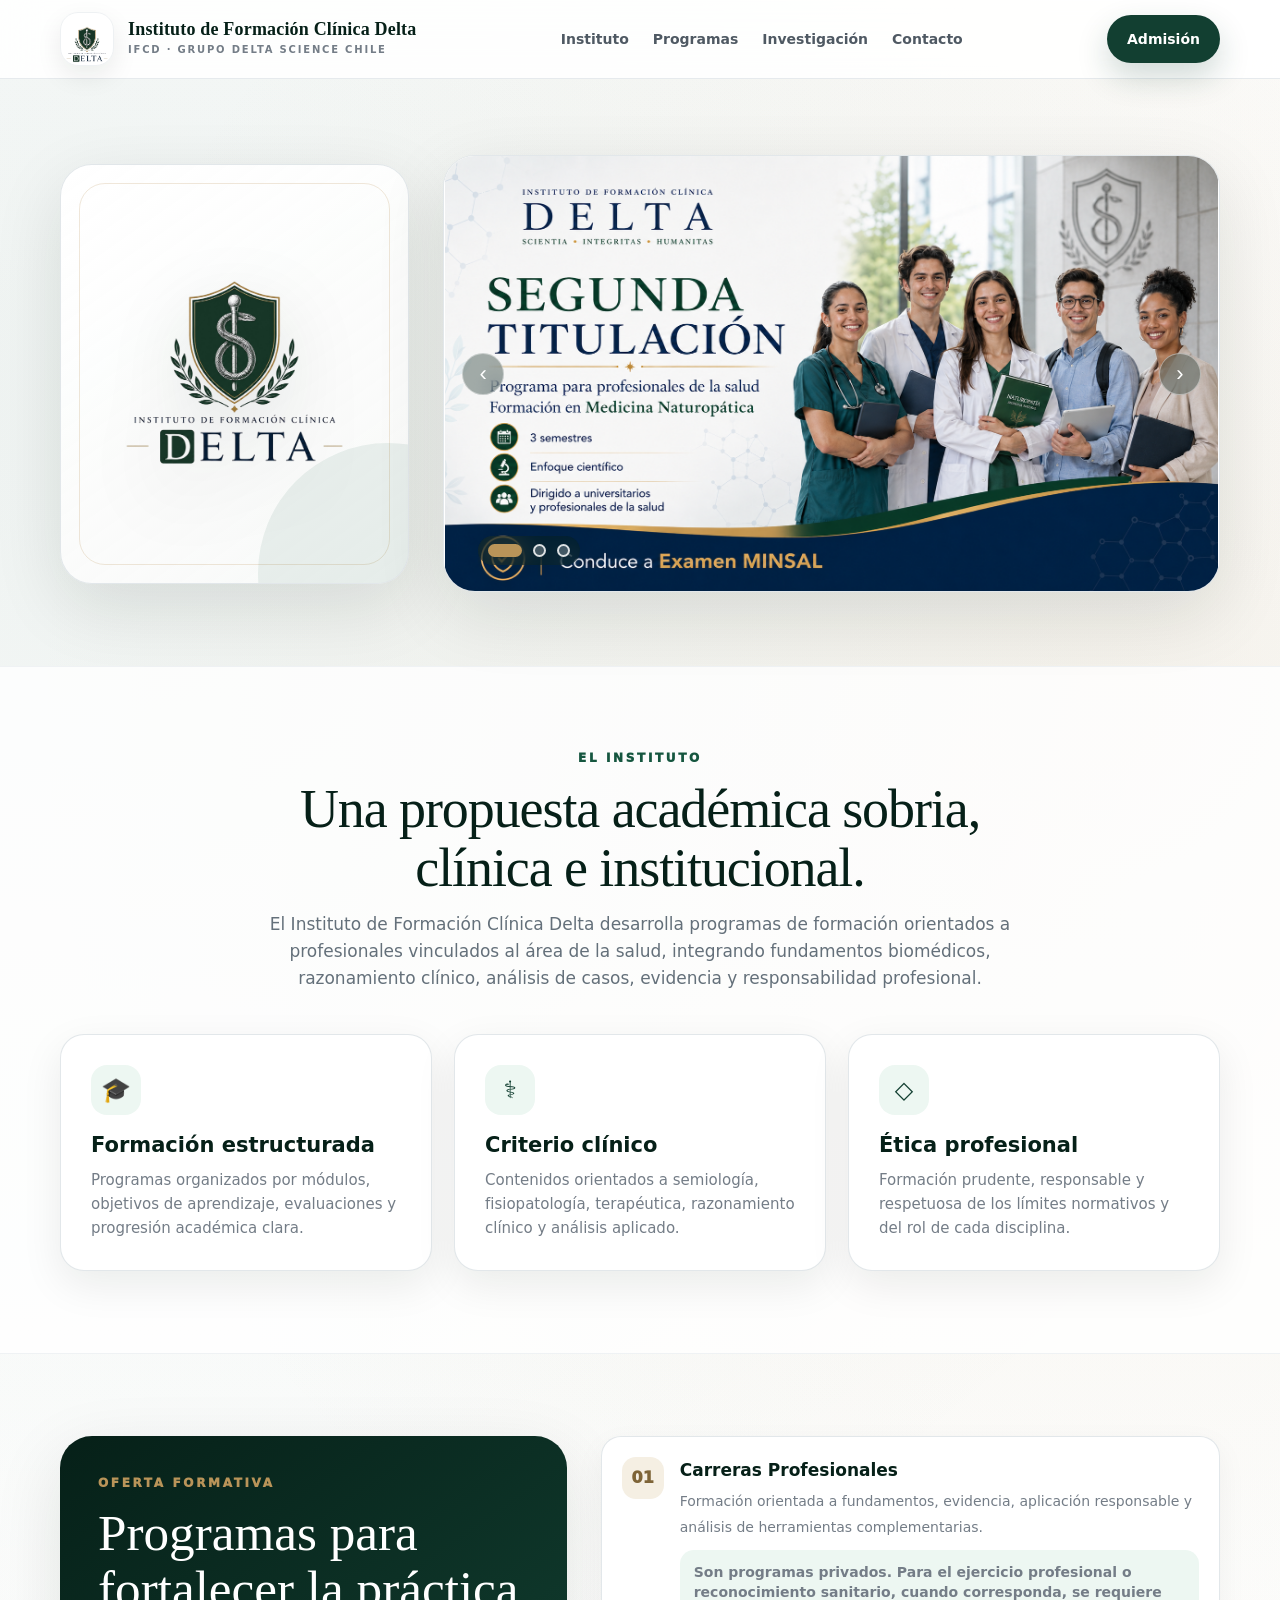
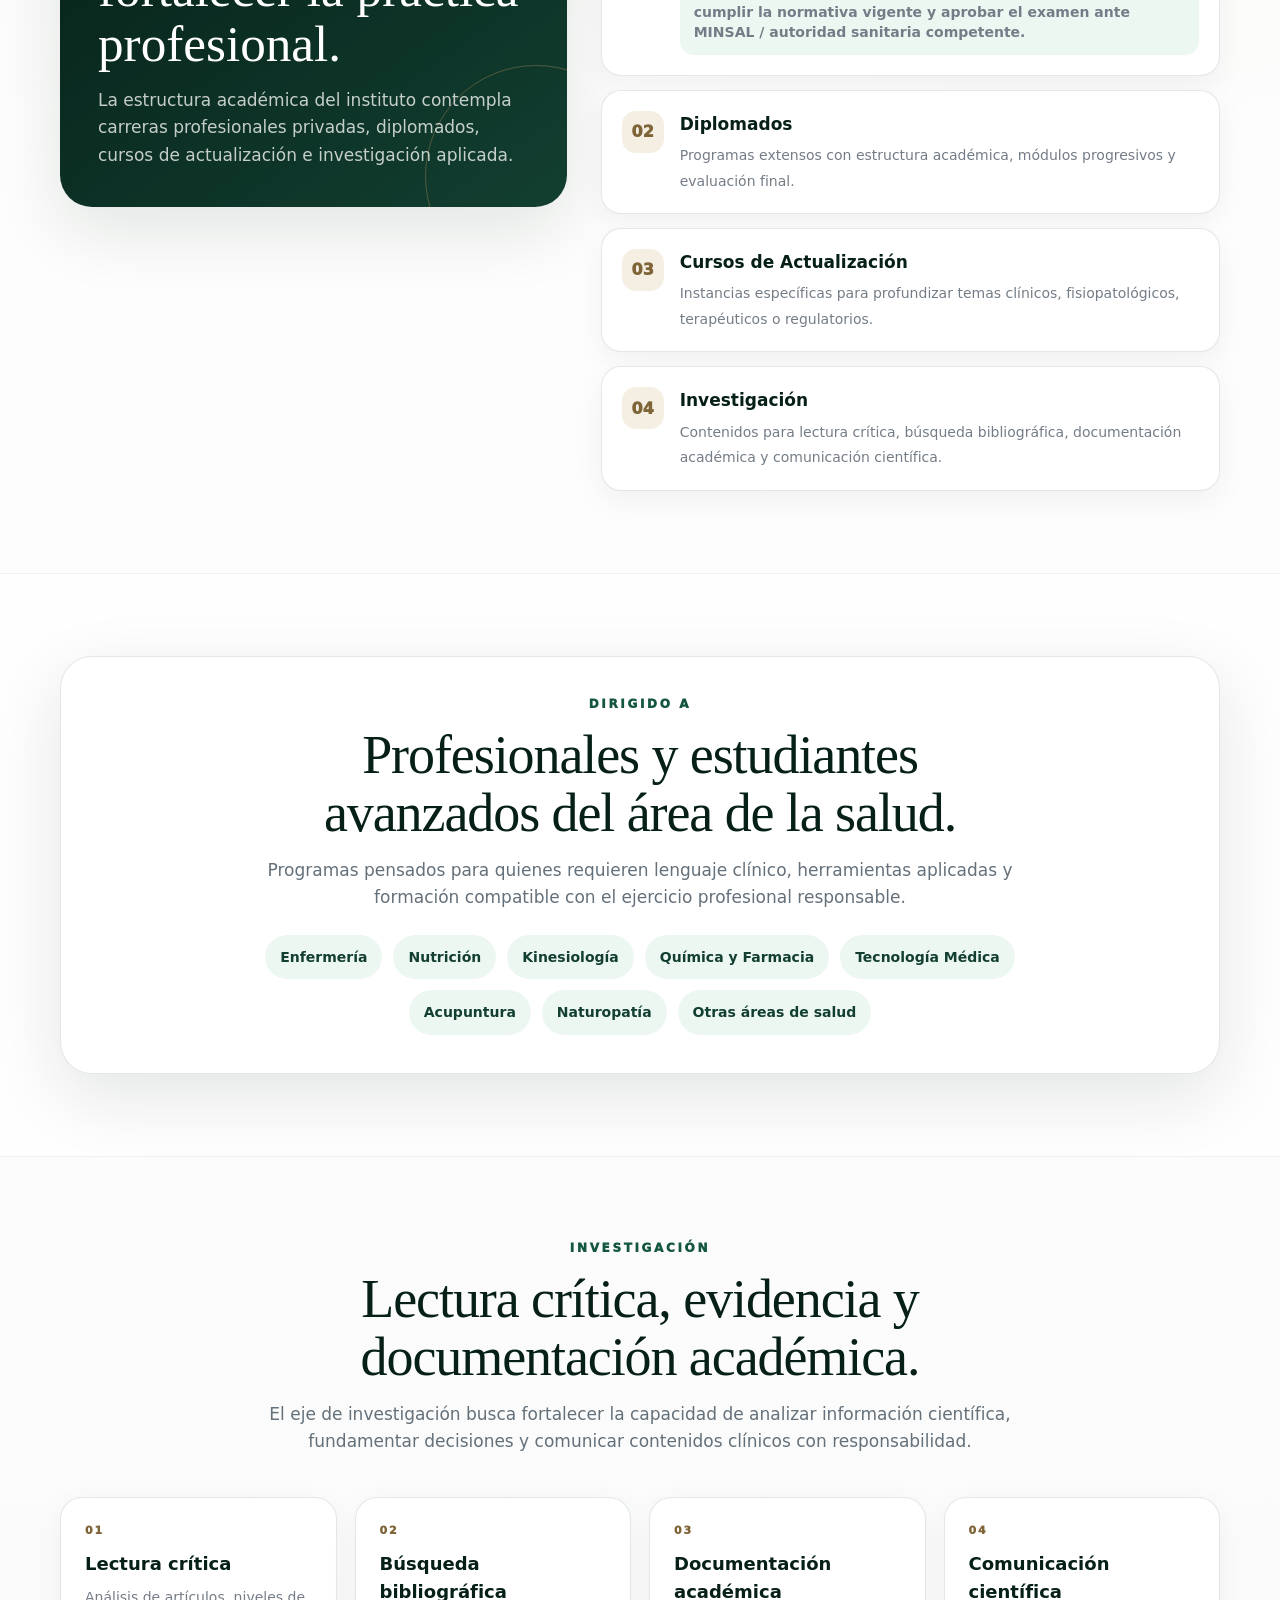
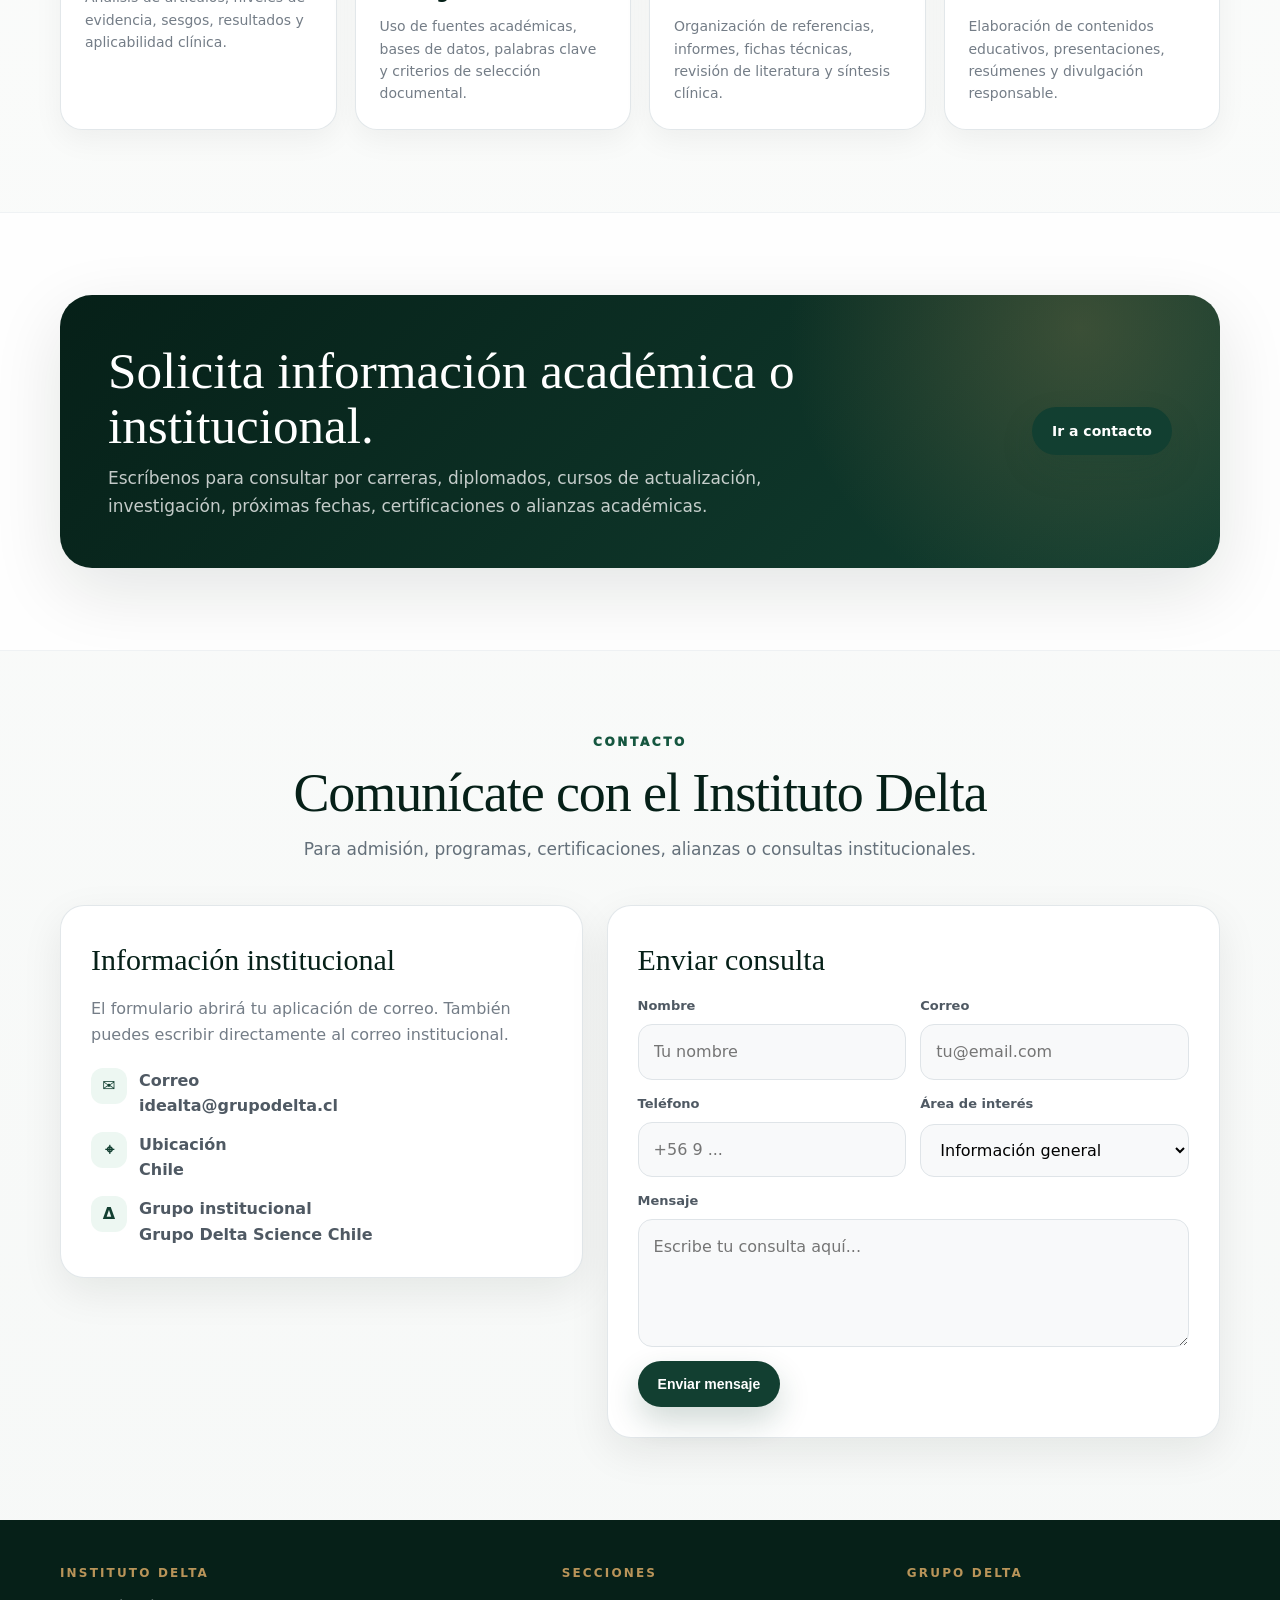
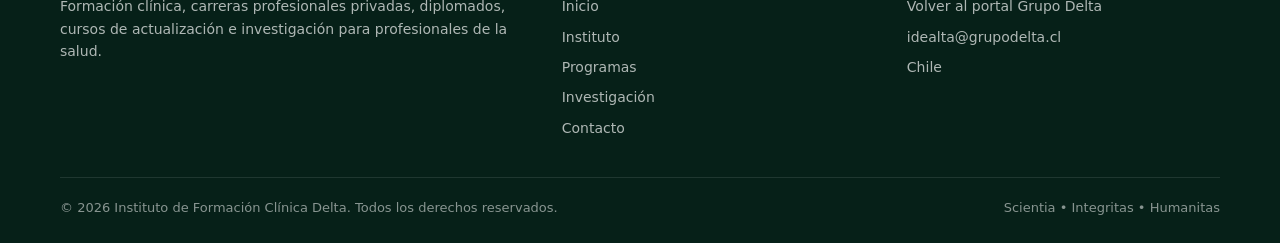
==== instituto.html @ 4ede1991 "Refactor hero section styles for improved layout Adjusted grid layout and dimensions for hero sectio" ====
<!DOCTYPE html>
<html lang="es">
<head>
  <meta charset="UTF-8" />
  <meta name="viewport" content="width=device-width, initial-scale=1.0" />

  <title>Instituto de Formación Clínica Delta | IFCD</title>

  <meta name="description" content="Instituto de Formación Clínica Delta: formación clínica, carreras profesionales privadas, diplomados, cursos de actualización e investigación para profesionales de la salud." />
  <meta name="keywords" content="Instituto de Formación Clínica Delta, IFCD, carreras profesionales privadas, diplomados salud, cursos actualización, investigación, naturopatía clínica, Chile" />
  <meta name="author" content="Grupo Delta Science Chile" />

  <meta property="og:title" content="Instituto de Formación Clínica Delta" />
  <meta property="og:description" content="Formación clínica seria, aplicada e institucional para profesionales de la salud." />
  <meta property="og:type" content="website" />
  <meta property="og:url" content="https://grupodelta.cl/instituto.html" />

  <style>
    :root {
      --green-950: #062018;
      --green-900: #0b2a21;
      --green-800: #123f31;
      --green-700: #15563f;
      --green-600: #19734f;
      --green-100: #edf7f2;

      --gold-700: #7e6437;
      --gold-600: #9d7a3f;
      --gold-500: #b99459;
      --gold-100: #f5efe3;

      --gray-900: #17191d;
      --gray-700: #4f5963;
      --gray-500: #747d87;
      --gray-300: #dfe4e8;
      --gray-200: #eef1f3;
      --gray-100: #f8f9fa;
      --white: #ffffff;

      --shadow-soft: 0 22px 70px rgba(7, 25, 19, 0.11);
      --shadow-card: 0 14px 42px rgba(7, 25, 19, 0.08);
      --radius-xl: 32px;
      --radius-lg: 24px;
      --max: 1160px;
    }

    * {
      box-sizing: border-box;
      margin: 0;
      padding: 0;
    }

    html {
      scroll-behavior: smooth;
    }

    body {
      min-height: 100vh;
      font-family: ui-sans-serif, system-ui, -apple-system, BlinkMacSystemFont, "Segoe UI", sans-serif;
      color: var(--gray-900);
      background:
        radial-gradient(circle at 10% 8%, rgba(21, 86, 63, 0.07), transparent 28%),
        radial-gradient(circle at 86% 14%, rgba(185, 148, 89, 0.10), transparent 24%),
        linear-gradient(180deg, #ffffff 0%, #fbfcfb 52%, #f6f8f7 100%);
      line-height: 1.6;
      overflow-x: hidden;
    }

    a {
      color: inherit;
      text-decoration: none;
    }

    img {
      max-width: 100%;
      display: block;
    }

    .container {
      width: min(var(--max), calc(100% - 40px));
      margin: 0 auto;
    }

    .topbar {
      position: sticky;
      top: 0;
      z-index: 50;
      background: rgba(255, 255, 255, 0.9);
      border-bottom: 1px solid rgba(223, 228, 232, 0.76);
      backdrop-filter: blur(18px);
    }

    .nav {
      height: 78px;
      display: flex;
      align-items: center;
      justify-content: space-between;
      gap: 22px;
    }

    .brand {
      display: flex;
      align-items: center;
      gap: 14px;
      min-width: 0;
    }

    .brand-logo {
      width: 54px;
      height: 54px;
      flex: 0 0 auto;
      border-radius: 18px;
      background: #ffffff;
      border: 1px solid var(--gray-200);
      display: grid;
      place-items: center;
      padding: 5px;
      box-shadow: 0 10px 26px rgba(7, 25, 19, 0.08);
      overflow: hidden;
    }

    .brand-logo img {
      width: 100%;
      height: 100%;
      object-fit: contain;
    }

    .brand-text strong {
      display: block;
      font-family: Georgia, "Times New Roman", serif;
      color: var(--green-950);
      font-size: 18px;
      line-height: 1.08;
      letter-spacing: 0.01em;
      white-space: nowrap;
    }

    .brand-text span {
      display: block;
      color: var(--gray-500);
      font-size: 10px;
      font-weight: 850;
      letter-spacing: 0.18em;
      text-transform: uppercase;
      margin-top: 3px;
    }

    .nav-links {
      display: flex;
      align-items: center;
      gap: 24px;
      color: var(--gray-700);
      font-size: 14px;
      font-weight: 750;
    }

    .nav-links a {
      transition: 0.2s ease;
    }

    .nav-links a:hover {
      color: var(--green-700);
    }

    .nav-actions {
      display: flex;
      align-items: center;
      gap: 10px;
    }

    .btn {
      display: inline-flex;
      align-items: center;
      justify-content: center;
      gap: 9px;
      min-height: 46px;
      padding: 12px 19px;
      border-radius: 999px;
      border: 1px solid transparent;
      font-weight: 850;
      font-size: 14px;
      cursor: pointer;
      transition: 0.22s ease;
      white-space: nowrap;
    }

    .btn-primary {
      color: var(--white);
      background: var(--green-800);
      box-shadow: 0 14px 32px rgba(18, 63, 49, 0.20);
    }

    .btn-primary:hover {
      background: var(--green-700);
      transform: translateY(-2px);
    }

    .menu-btn {
      display: none;
      width: 44px;
      height: 44px;
      border-radius: 14px;
      border: 1px solid var(--gray-300);
      background: var(--white);
      color: var(--green-950);
      font-size: 23px;
      cursor: pointer;
    }

    .mobile-menu {
      display: none;
      padding: 0 0 18px;
    }

    .mobile-menu a {
      display: block;
      padding: 12px 0;
      border-top: 1px solid var(--gray-200);
      color: var(--gray-700);
      font-weight: 760;
    }

    .mobile-menu.open {
      display: block;
    }

    .hero {
      position: relative;
      padding: 76px 0 74px;
    }

    .hero-grid {
      display: grid;
      grid-template-columns: 0.62fr 1.38fr;
      gap: 34px;
      align-items: center;
    }

    .hero-logo-panel {
      position: relative;
      border-radius: var(--radius-xl);
      background:
        linear-gradient(145deg, rgba(255,255,255,0.98), rgba(249,250,249,0.86));
      border: 1px solid rgba(223, 228, 232, 0.88);
      box-shadow: var(--shadow-soft);
      padding: 28px;
      min-height: 420px;
      display: grid;
      place-items: center;
      overflow: hidden;
    }

    .hero-logo-panel::before {
      content: "";
      position: absolute;
      inset: 18px;
      border-radius: 26px;
      border: 1px solid rgba(185, 148, 89, 0.22);
      pointer-events: none;
    }

    .hero-logo-panel::after {
      content: "";
      position: absolute;
      width: 260px;
      height: 260px;
      right: -110px;
      bottom: -120px;
      border-radius: 50%;
      background: rgba(21, 86, 63, 0.08);
      pointer-events: none;
    }

    .hero-logo-panel img {
      position: relative;
      z-index: 2;
      width: min(76%, 285px);
      height: auto;
      object-fit: contain;
      filter: drop-shadow(0 24px 38px rgba(7, 25, 19, 0.12));
    }

    /* Carrusel principal: SOLO 3 IMÁGENES */
    .hero-carousel {
      position: relative;
      aspect-ratio: 16 / 9;
      min-height: unset;
      border-radius: var(--radius-xl);
      overflow: hidden;
      box-shadow: var(--shadow-soft);
      border: 1px solid rgba(223, 228, 232, 0.88);
      background: #ffffff;
      isolation: isolate;
    }

    .slide {
      position: absolute;
      inset: 0;
      opacity: 0;
      visibility: hidden;
      pointer-events: none;
      transition: opacity 0.7s ease, visibility 0.7s ease;
      background: #ffffff;
    }

    .slide.active {
      opacity: 1;
      visibility: visible;
      pointer-events: auto;
    }

    .slide img {
      width: 100%;
      height: 100%;
      object-fit: contain;
      object-position: center;
      display: block;
      background: #ffffff;
    }

    .carousel-controls {
      position: absolute;
      left: 34px;
      bottom: 26px;
      z-index: 10;
      display: flex;
      align-items: center;
      gap: 11px;
      padding: 8px 10px;
      border-radius: 999px;
      background: rgba(6, 32, 24, 0.42);
      backdrop-filter: blur(10px);
    }

    .dot {
      width: 13px;
      height: 13px;
      border-radius: 999px;
      border: 2px solid rgba(255, 255, 255, 0.82);
      background: rgba(255, 255, 255, 0.24);
      cursor: pointer;
      transition: 0.25s ease;
    }

    .dot.active {
      width: 34px;
      background: var(--gold-500);
      border-color: var(--gold-500);
    }

    .carousel-arrow {
      position: absolute;
      top: 50%;
      transform: translateY(-50%);
      z-index: 10;
      width: 42px;
      height: 42px;
      border: 1px solid rgba(255,255,255,0.42);
      border-radius: 999px;
      background: rgba(6, 32, 24, 0.35);
      color: #fff;
      backdrop-filter: blur(10px);
      cursor: pointer;
      display: grid;
      place-items: center;
      font-size: 22px;
      transition: .22s ease;
    }

    .carousel-arrow:hover {
      background: rgba(6, 32, 24, 0.55);
    }

    .carousel-arrow.prev { left: 18px; }
    .carousel-arrow.next { right: 18px; }

    .section {
      padding: 82px 0;
    }

    .section.white {
      background: rgba(255, 255, 255, 0.82);
      border-top: 1px solid rgba(238, 241, 243, 0.9);
      border-bottom: 1px solid rgba(238, 241, 243, 0.9);
    }

    .section-head {
      max-width: 780px;
      margin-bottom: 42px;
    }

    .section-head.center {
      text-align: center;
      margin-left: auto;
      margin-right: auto;
    }

    .section-label {
      color: var(--green-700);
      font-size: 12px;
      font-weight: 950;
      letter-spacing: 0.22em;
      text-transform: uppercase;
      margin-bottom: 12px;
    }

    .section-title {
      color: var(--green-950);
      font-family: Georgia, "Times New Roman", serif;
      font-size: clamp(34px, 4.5vw, 54px);
      font-weight: 500;
      line-height: 1.08;
      letter-spacing: -0.02em;
      margin-bottom: 14px;
    }

    .section-subtitle {
      color: #64707a;
      font-size: 17px;
    }

    .cards-3 {
      display: grid;
      grid-template-columns: repeat(3, 1fr);
      gap: 22px;
    }

    .info-card {
      background: var(--white);
      border: 1px solid rgba(223, 228, 232, 0.88);
      border-radius: var(--radius-lg);
      padding: 30px;
      box-shadow: var(--shadow-card);
      min-height: 100%;
    }

    .icon {
      width: 50px;
      height: 50px;
      border-radius: 16px;
      display: grid;
      place-items: center;
      background: var(--green-100);
      color: var(--green-800);
      font-size: 24px;
      margin-bottom: 18px;
    }

    .info-card h3 {
      color: var(--green-950);
      font-size: 21px;
      line-height: 1.18;
      margin-bottom: 10px;
    }

    .info-card p {
      color: var(--gray-500);
      font-size: 15px;
    }

    .program-layout {
      display: grid;
      grid-template-columns: 0.9fr 1.1fr;
      gap: 34px;
      align-items: start;
    }

    .program-panel {
      position: sticky;
      top: 110px;
      border-radius: var(--radius-xl);
      background:
        linear-gradient(145deg, var(--green-950), var(--green-800));
      color: var(--white);
      padding: 38px;
      box-shadow: var(--shadow-soft);
      overflow: hidden;
    }

    .program-panel::after {
      content: "";
      position: absolute;
      right: -80px;
      bottom: -80px;
      width: 220px;
      height: 220px;
      border-radius: 50%;
      border: 1px solid rgba(185, 148, 89, 0.38);
    }

    .program-panel .section-label {
      color: var(--gold-500);
    }

    .program-panel h2 {
      position: relative;
      z-index: 2;
      font-family: Georgia, "Times New Roman", serif;
      font-size: clamp(34px, 4vw, 52px);
      font-weight: 500;
      line-height: 1.08;
      margin-bottom: 16px;
    }

    .program-panel p {
      position: relative;
      z-index: 2;
      color: rgba(255, 255, 255, 0.76);
      font-size: 17px;
    }

    .program-list {
      display: grid;
      gap: 14px;
    }

    .program-item {
      display: grid;
      grid-template-columns: auto 1fr;
      gap: 16px;
      padding: 20px;
      border-radius: 20px;
      background: var(--white);
      border: 1px solid rgba(223, 228, 232, 0.88);
      box-shadow: 0 10px 30px rgba(7, 25, 19, 0.05);
    }

    .program-number {
      width: 42px;
      height: 42px;
      border-radius: 14px;
      background: var(--gold-100);
      color: var(--gold-700);
      display: grid;
      place-items: center;
      font-weight: 950;
    }

    .program-item strong {
      display: block;
      color: var(--green-950);
      margin-bottom: 4px;
      font-size: 17px;
    }

    .program-item span {
      color: var(--gray-500);
      font-size: 14px;
    }

    .note {
      display: block;
      margin-top: 10px;
      padding: 12px 14px;
      border-radius: 14px;
      background: var(--green-100);
      color: var(--green-900);
      font-size: 13px;
      font-weight: 750;
      line-height: 1.45;
    }

    .wide-card {
      border-radius: var(--radius-xl);
      background: var(--white);
      border: 1px solid rgba(223, 228, 232, 0.88);
      box-shadow: var(--shadow-soft);
      padding: 38px;
    }

    .audience-grid {
      display: flex;
      flex-wrap: wrap;
      gap: 11px;
      justify-content: center;
      margin-top: 24px;
    }

    .audience-grid span {
      padding: 11px 15px;
      border-radius: 999px;
      background: var(--green-100);
      color: var(--green-800);
      font-size: 14px;
      font-weight: 850;
    }

    .research-grid {
      display: grid;
      grid-template-columns: repeat(4, 1fr);
      gap: 18px;
    }

    .research {
      background: var(--white);
      border: 1px solid rgba(223, 228, 232, 0.88);
      border-radius: 22px;
      padding: 24px;
      box-shadow: 0 10px 30px rgba(7, 25, 19, 0.05);
    }

    .research small {
      display: block;
      color: var(--gold-700);
      font-size: 11px;
      font-weight: 950;
      letter-spacing: 0.16em;
      text-transform: uppercase;
      margin-bottom: 10px;
    }

    .research strong {
      display: block;
      color: var(--green-950);
      font-size: 18px;
      margin-bottom: 8px;
    }

    .research p {
      color: var(--gray-500);
      font-size: 14px;
    }

    .cta {
      border-radius: var(--radius-xl);
      background:
        radial-gradient(circle at 88% 12%, rgba(185, 148, 89, 0.26), transparent 28%),
        linear-gradient(135deg, var(--green-950), var(--green-800));
      color: var(--white);
      padding: 48px;
      display: grid;
      grid-template-columns: 1fr auto;
      align-items: center;
      gap: 24px;
      box-shadow: var(--shadow-soft);
      overflow: hidden;
    }

    .cta h2 {
      font-family: Georgia, "Times New Roman", serif;
      font-size: clamp(34px, 4vw, 52px);
      font-weight: 500;
      line-height: 1.08;
      margin-bottom: 12px;
    }

    .cta p {
      color: rgba(255, 255, 255, 0.76);
      max-width: 720px;
      font-size: 17px;
    }

    .contact-grid {
      display: grid;
      grid-template-columns: 0.92fr 1.08fr;
      gap: 24px;
      align-items: start;
    }

    .contact-box,
    .contact-form {
      background: var(--white);
      border: 1px solid rgba(223, 228, 232, 0.88);
      border-radius: var(--radius-lg);
      padding: 30px;
      box-shadow: var(--shadow-card);
    }

    .contact-box h3,
    .contact-form h3 {
      color: var(--green-950);
      font-family: Georgia, "Times New Roman", serif;
      font-size: 30px;
      font-weight: 500;
      margin-bottom: 12px;
    }

    .contact-box p {
      color: var(--gray-500);
      margin-bottom: 20px;
    }

    .contact-list {
      display: grid;
      gap: 13px;
    }

    .contact-item {
      display: flex;
      gap: 12px;
      align-items: flex-start;
      color: var(--gray-700);
      font-weight: 700;
    }

    .contact-item span {
      width: 36px;
      height: 36px;
      display: grid;
      place-items: center;
      border-radius: 12px;
      background: var(--green-100);
      color: var(--green-800);
      flex: 0 0 auto;
    }

    .form-row {
      display: grid;
      grid-template-columns: repeat(2, 1fr);
      gap: 14px;
    }

    .field {
      display: grid;
      gap: 7px;
      margin-bottom: 14px;
    }

    .field label {
      color: var(--gray-700);
      font-size: 13px;
      font-weight: 850;
    }

    .field input,
    .field select,
    .field textarea {
      width: 100%;
      border: 1px solid var(--gray-300);
      border-radius: 14px;
      padding: 14px 15px;
      font: inherit;
      outline: none;
      background: var(--gray-100);
      transition: 0.2s ease;
    }

    .field textarea {
      min-height: 128px;
      resize: vertical;
    }

    .field input:focus,
    .field select:focus,
    .field textarea:focus {
      border-color: var(--green-600);
      box-shadow: 0 0 0 4px rgba(25, 115, 79, 0.11);
      background: var(--white);
    }

    footer {
      background: var(--green-950);
      color: var(--white);
      padding: 44px 0 24px;
    }

    .footer-grid {
      display: grid;
      grid-template-columns: 1.2fr 0.8fr 0.8fr;
      gap: 32px;
      margin-bottom: 30px;
    }

    footer h4 {
      color: var(--gold-500);
      font-size: 12px;
      text-transform: uppercase;
      letter-spacing: 0.18em;
      margin-bottom: 12px;
    }

    footer p,
    footer a {
      color: rgba(255, 255, 255, 0.68);
      font-size: 14px;
    }

    footer a {
      display: block;
      margin-bottom: 8px;
      transition: 0.2s ease;
    }

    footer a:hover {
      color: var(--white);
    }

    .footer-bottom {
      padding-top: 20px;
      border-top: 1px solid rgba(255, 255, 255, 0.10);
      color: rgba(255, 255, 255, 0.52);
      display: flex;
      justify-content: space-between;
      gap: 14px;
      flex-wrap: wrap;
      font-size: 13px;
    }

    .reveal {
      opacity: 0;
      transform: translateY(18px);
      transition: 0.65s ease;
    }

    .reveal.visible {
      opacity: 1;
      transform: translateY(0);
    }

    @media (max-width: 1020px) {
      .nav-links,
      .nav-actions .btn-primary {
        display: none;
      }

      .menu-btn {
        display: inline-grid;
        place-items: center;
      }

      .hero-grid,
      .program-layout,
      .contact-grid,
      .cta {
        grid-template-columns: 1fr;
      }

      .hero-logo-panel {
        min-height: 360px;
      }

      .hero-carousel {
        aspect-ratio: 16 / 9;
        min-height: unset;
      }

      .program-panel {
        position: relative;
        top: auto;
      }

      .cards-3,
      .research-grid,
      .footer-grid {
        grid-template-columns: repeat(2, 1fr);
      }

      .cta .btn {
        width: fit-content;
      }
    }

    @media (max-width: 680px) {
      .container {
        width: min(100% - 28px, var(--max));
      }

      .nav {
        height: 72px;
      }

      .brand-logo {
        width: 46px;
        height: 46px;
        border-radius: 15px;
      }

      .brand-text strong {
        font-size: 14px;
        white-space: normal;
      }

      .brand-text span {
        font-size: 9px;
      }

      .hero {
        padding: 46px 0 58px;
      }

      .hero-grid {
        gap: 22px;
      }

      .hero-logo-panel {
        min-height: 260px;
        padding: 22px;
      }

      .hero-logo-panel img {
        width: min(72%, 215px);
      }

      .hero-carousel {
        aspect-ratio: 16 / 9;
        min-height: unset;
      }

      .slide img {
        object-fit: contain;
        background: #ffffff;
      }

      .carousel-controls {
        left: 24px;
        bottom: 24px;
      }

      .carousel-arrow {
        display: none;
      }

      .section {
        padding: 62px 0;
      }

      .cards-3,
      .research-grid,
      .footer-grid,
      .form-row {
        grid-template-columns: 1fr;
      }

      .program-panel,
      .wide-card,
      .cta,
      .contact-box,
      .contact-form {
        padding: 26px;
      }

      .footer-bottom {
        display: block;
      }

      .footer-bottom div + div {
        margin-top: 8px;
      }
    }
  </style>
</head>

<body>
  <header class="topbar">
    <div class="container">
      <nav class="nav" aria-label="Navegación principal">
        <a href="#inicio" class="brand" aria-label="Instituto de Formación Clínica Delta">
          <div class="brand-logo">
            <img src="img/logo-ifcd.png" alt="Logo Instituto de Formación Clínica Delta" onerror="this.style.display='none';" />
          </div>
          <div class="brand-text">
            <strong>Instituto de Formación Clínica Delta</strong>
            <span>IFCD · Grupo Delta Science Chile</span>
          </div>
        </a>

        <div class="nav-links">
          <a href="#instituto">Instituto</a>
          <a href="#programas">Programas</a>
          <a href="#investigacion">Investigación</a>
          <a href="#contacto">Contacto</a>
        </div>

        <div class="nav-actions">
          <a class="btn btn-primary" href="#contacto">Admisión</a>
          <button class="menu-btn" id="menuBtn" aria-label="Abrir menú">☰</button>
        </div>
      </nav>

      <div class="mobile-menu" id="mobileMenu">
        <a href="#instituto">Instituto</a>
        <a href="#programas">Programas</a>
        <a href="#investigacion">Investigación</a>
        <a href="#contacto">Contacto</a>
        <a href="index.html">Volver a Grupo Delta</a>
      </div>
    </div>
  </header>

  <main>
    <section class="hero" id="inicio">
      <div class="container hero-grid">
        <aside class="hero-logo-panel reveal" aria-label="Logo institucional">
          <img src="img/logo-ifcd.png" alt="Instituto de Formación Clínica Delta" />
        </aside>

        <section class="hero-carousel reveal" aria-label="Programas destacados">
          <article class="slide active">
            <img src="img/slide-segunda-titulacion.PNG" alt="Segunda Titulación en 3 Semestres" loading="eager" />
          </article>

          <article class="slide">
            <img src="img/slide-ortomolecular.PNG" alt="Diplomado de Medicina Ortomolecular" loading="lazy" />
          </article>

          <article class="slide">
            <img src="img/slide-carrera.PNG" alt="Carrera Profesional de Naturopatía de 8 Semestres" loading="lazy" />
          </article>

          <button class="carousel-arrow prev" type="button" aria-label="Slide anterior">‹</button>
          <button class="carousel-arrow next" type="button" aria-label="Slide siguiente">›</button>

          <div class="carousel-controls" aria-label="Controles de carrusel">
            <button class="dot active" type="button" aria-label="Ver slide 1"></button>
            <button class="dot" type="button" aria-label="Ver slide 2"></button>
            <button class="dot" type="button" aria-label="Ver slide 3"></button>
          </div>
        </section>
      </div>
    </section>

    <section class="section white" id="instituto">
      <div class="container">
        <div class="section-head center reveal">
          <div class="section-label">El instituto</div>
          <h2 class="section-title">Una propuesta académica sobria, clínica e institucional.</h2>
          <p class="section-subtitle">
            El Instituto de Formación Clínica Delta desarrolla programas de formación orientados a profesionales vinculados al área de la salud, integrando fundamentos biomédicos, razonamiento clínico, análisis de casos, evidencia y responsabilidad profesional.
          </p>
        </div>

        <div class="cards-3">
          <article class="info-card reveal">
            <div class="icon">🎓</div>
            <h3>Formación estructurada</h3>
            <p>Programas organizados por módulos, objetivos de aprendizaje, evaluaciones y progresión académica clara.</p>
          </article>

          <article class="info-card reveal">
            <div class="icon">⚕</div>
            <h3>Criterio clínico</h3>
            <p>Contenidos orientados a semiología, fisiopatología, terapéutica, razonamiento clínico y análisis aplicado.</p>
          </article>

          <article class="info-card reveal">
            <div class="icon">◇</div>
            <h3>Ética profesional</h3>
            <p>Formación prudente, responsable y respetuosa de los límites normativos y del rol de cada disciplina.</p>
          </article>
        </div>
      </div>
    </section>

    <section class="section" id="programas">
      <div class="container program-layout">
        <div class="program-panel reveal">
          <div class="section-label">Oferta formativa</div>
          <h2>Programas para fortalecer la práctica profesional.</h2>
          <p>
            La estructura académica del instituto contempla carreras profesionales privadas, diplomados, cursos de actualización e investigación aplicada.
          </p>
        </div>

        <div class="program-list">
          <div class="program-item reveal">
            <div class="program-number">01</div>
            <div>
              <strong>Carreras Profesionales</strong>
              <span>Formación orientada a fundamentos, evidencia, aplicación responsable y análisis de herramientas complementarias.</span>
              <span class="note">Son programas privados. Para el ejercicio profesional o reconocimiento sanitario, cuando corresponda, se requiere cumplir la normativa vigente y aprobar el examen ante MINSAL / autoridad sanitaria competente.</span>
            </div>
          </div>

          <div class="program-item reveal">
            <div class="program-number">02</div>
            <div>
              <strong>Diplomados</strong>
              <span>Programas extensos con estructura académica, módulos progresivos y evaluación final.</span>
            </div>
          </div>

          <div class="program-item reveal">
            <div class="program-number">03</div>
            <div>
              <strong>Cursos de Actualización</strong>
              <span>Instancias específicas para profundizar temas clínicos, fisiopatológicos, terapéuticos o regulatorios.</span>
            </div>
          </div>

          <div class="program-item reveal">
            <div class="program-number">04</div>
            <div>
              <strong>Investigación</strong>
              <span>Contenidos para lectura crítica, búsqueda bibliográfica, documentación académica y comunicación científica.</span>
            </div>
          </div>
        </div>
      </div>
    </section>

    <section class="section white">
      <div class="container">
        <div class="wide-card reveal">
          <div class="section-head center" style="margin-bottom: 0;">
            <div class="section-label">Dirigido a</div>
            <h2 class="section-title">Profesionales y estudiantes avanzados del área de la salud.</h2>
            <p class="section-subtitle">
              Programas pensados para quienes requieren lenguaje clínico, herramientas aplicadas y formación compatible con el ejercicio profesional responsable.
            </p>

            <div class="audience-grid">
              <span>Enfermería</span>
              <span>Nutrición</span>
              <span>Kinesiología</span>
              <span>Química y Farmacia</span>
              <span>Tecnología Médica</span>
              <span>Acupuntura</span>
              <span>Naturopatía</span>
              <span>Otras áreas de salud</span>
            </div>
          </div>
        </div>
      </div>
    </section>

    <section class="section" id="investigacion">
      <div class="container">
        <div class="section-head center reveal">
          <div class="section-label">Investigación</div>
          <h2 class="section-title">Lectura crítica, evidencia y documentación académica.</h2>
          <p class="section-subtitle">
            El eje de investigación busca fortalecer la capacidad de analizar información científica, fundamentar decisiones y comunicar contenidos clínicos con responsabilidad.
          </p>
        </div>

        <div class="research-grid">
          <article class="research reveal">
            <small>01</small>
            <strong>Lectura crítica</strong>
            <p>Análisis de artículos, niveles de evidencia, sesgos, resultados y aplicabilidad clínica.</p>
          </article>

          <article class="research reveal">
            <small>02</small>
            <strong>Búsqueda bibliográfica</strong>
            <p>Uso de fuentes académicas, bases de datos, palabras clave y criterios de selección documental.</p>
          </article>

          <article class="research reveal">
            <small>03</small>
            <strong>Documentación académica</strong>
            <p>Organización de referencias, informes, fichas técnicas, revisión de literatura y síntesis clínica.</p>
          </article>

          <article class="research reveal">
            <small>04</small>
            <strong>Comunicación científica</strong>
            <p>Elaboración de contenidos educativos, presentaciones, resúmenes y divulgación responsable.</p>
          </article>
        </div>
      </div>
    </section>

    <section class="section white">
      <div class="container">
        <div class="cta reveal">
          <div>
            <h2>Solicita información académica o institucional.</h2>
            <p>
              Escríbenos para consultar por carreras, diplomados, cursos de actualización, investigación, próximas fechas, certificaciones o alianzas académicas.
            </p>
          </div>
          <a class="btn btn-primary" href="#contacto">Ir a contacto</a>
        </div>
      </div>
    </section>

    <section class="section" id="contacto">
      <div class="container">
        <div class="section-head center reveal">
          <div class="section-label">Contacto</div>
          <h2 class="section-title">Comunícate con el Instituto Delta</h2>
          <p class="section-subtitle">Para admisión, programas, certificaciones, alianzas o consultas institucionales.</p>
        </div>

        <div class="contact-grid">
          <div class="contact-box reveal">
            <h3>Información institucional</h3>
            <p>
              El formulario abrirá tu aplicación de correo. También puedes escribir directamente al correo institucional.
            </p>

            <div class="contact-list">
              <div class="contact-item">
                <span>✉</span>
                <div>
                  <strong>Correo</strong><br />
                  <a href="mailto:idealta@grupodelta.cl">idealta@grupodelta.cl</a>
                </div>
              </div>

              <div class="contact-item">
                <span>⌖</span>
                <div>
                  <strong>Ubicación</strong><br />
                  Chile
                </div>
              </div>

              <div class="contact-item">
                <span>Δ</span>
                <div>
                  <strong>Grupo institucional</strong><br />
                  Grupo Delta Science Chile
                </div>
              </div>
            </div>
          </div>

          <form class="contact-form reveal" action="mailto:idealta@grupodelta.cl" method="post" enctype="text/plain">
            <h3>Enviar consulta</h3>

            <div class="form-row">
              <div class="field">
                <label for="nombre">Nombre</label>
                <input id="nombre" name="Nombre" type="text" placeholder="Tu nombre" required />
              </div>

              <div class="field">
                <label for="email">Correo</label>
                <input id="email" name="Correo" type="email" placeholder="tu@email.com" required />
              </div>
            </div>

            <div class="form-row">
              <div class="field">
                <label for="telefono">Teléfono</label>
                <input id="telefono" name="Telefono" type="text" placeholder="+56 9 ..." />
              </div>

              <div class="field">
                <label for="interes">Área de interés</label>
                <select id="interes" name="Interes">
                  <option value="Información general">Información general</option>
                  <option value="Carreras Profesionales">Carreras Profesionales</option>
                  <option value="Diplomados">Diplomados</option>
                  <option value="Cursos de Actualización">Cursos de Actualización</option>
                  <option value="Investigación">Investigación</option>
                  <option value="Alianza institucional">Alianza institucional</option>
                  <option value="Otra consulta">Otra consulta</option>
                </select>
              </div>
            </div>

            <div class="field">
              <label for="mensaje">Mensaje</label>
              <textarea id="mensaje" name="Mensaje" placeholder="Escribe tu consulta aquí..." required></textarea>
            </div>

            <button class="btn btn-primary" type="submit">Enviar mensaje</button>
          </form>
        </div>
      </div>
    </section>
  </main>

  <footer>
    <div class="container">
      <div class="footer-grid">
        <div>
          <h4>Instituto Delta</h4>
          <p>Formación clínica, carreras profesionales privadas, diplomados, cursos de actualización e investigación para profesionales de la salud.</p>
        </div>

        <div>
          <h4>Secciones</h4>
          <a href="#inicio">Inicio</a>
          <a href="#instituto">Instituto</a>
          <a href="#programas">Programas</a>
          <a href="#investigacion">Investigación</a>
          <a href="#contacto">Contacto</a>
        </div>

        <div>
          <h4>Grupo Delta</h4>
          <a href="index.html">Volver al portal Grupo Delta</a>
          <a href="mailto:idealta@grupodelta.cl">idealta@grupodelta.cl</a>
          <p>Chile</p>
        </div>
      </div>

      <div class="footer-bottom">
        <div>© 2026 Instituto de Formación Clínica Delta. Todos los derechos reservados.</div>
        <div>Scientia • Integritas • Humanitas</div>
      </div>
    </div>
  </footer>

  <script>
    const menuBtn = document.getElementById("menuBtn");
    const mobileMenu = document.getElementById("mobileMenu");

    if (menuBtn && mobileMenu) {
      menuBtn.addEventListener("click", () => {
        mobileMenu.classList.toggle("open");
        menuBtn.textContent = mobileMenu.classList.contains("open") ? "×" : "☰";
      });

      document.querySelectorAll(".mobile-menu a").forEach((link) => {
        link.addEventListener("click", () => {
          mobileMenu.classList.remove("open");
          menuBtn.textContent = "☰";
        });
      });
    }

    const revealElements = document.querySelectorAll(".reveal");

    const revealObserver = new IntersectionObserver(
      (entries) => {
        entries.forEach((entry) => {
          if (entry.isIntersecting) {
            entry.target.classList.add("visible");
            revealObserver.unobserve(entry.target);
          }
        });
      },
      { threshold: 0.12 }
    );

    revealElements.forEach((element) => revealObserver.observe(element));

    const slides = Array.from(document.querySelectorAll(".hero-carousel .slide"));
    const dots = Array.from(document.querySelectorAll(".hero-carousel .dot"));
    const nextBtn = document.querySelector(".hero-carousel .carousel-arrow.next");
    const prevBtn = document.querySelector(".hero-carousel .carousel-arrow.prev");
    let currentSlide = 0;
    let carouselTimer = null;

    function showSlide(index) {
      if (!slides.length) return;

      currentSlide = ((index % slides.length) + slides.length) % slides.length;

      slides.forEach((slide, i) => {
        slide.classList.toggle("active", i === currentSlide);
      });

      dots.forEach((dot, i) => {
        dot.classList.toggle("active", i === currentSlide);
      });
    }

    function nextSlide() {
      showSlide(currentSlide + 1);
    }

    function prevSlide() {
      showSlide(currentSlide - 1);
    }

    function startCarousel() {
      stopCarousel();
      carouselTimer = window.setInterval(nextSlide, 5200);
    }

    function stopCarousel() {
      if (carouselTimer) {
        window.clearInterval(carouselTimer);
        carouselTimer = null;
      }
    }

    dots.forEach((dot, i) => {
      dot.addEventListener("click", () => {
        showSlide(i);
        startCarousel();
      });
    });

    if (nextBtn) {
      nextBtn.addEventListener("click", () => {
        nextSlide();
        startCarousel();
      });
    }

    if (prevBtn) {
      prevBtn.addEventListener("click", () => {
        prevSlide();
        startCarousel();
      });
    }

    showSlide(0);
    startCarousel();
  </script>
</body>
</html>
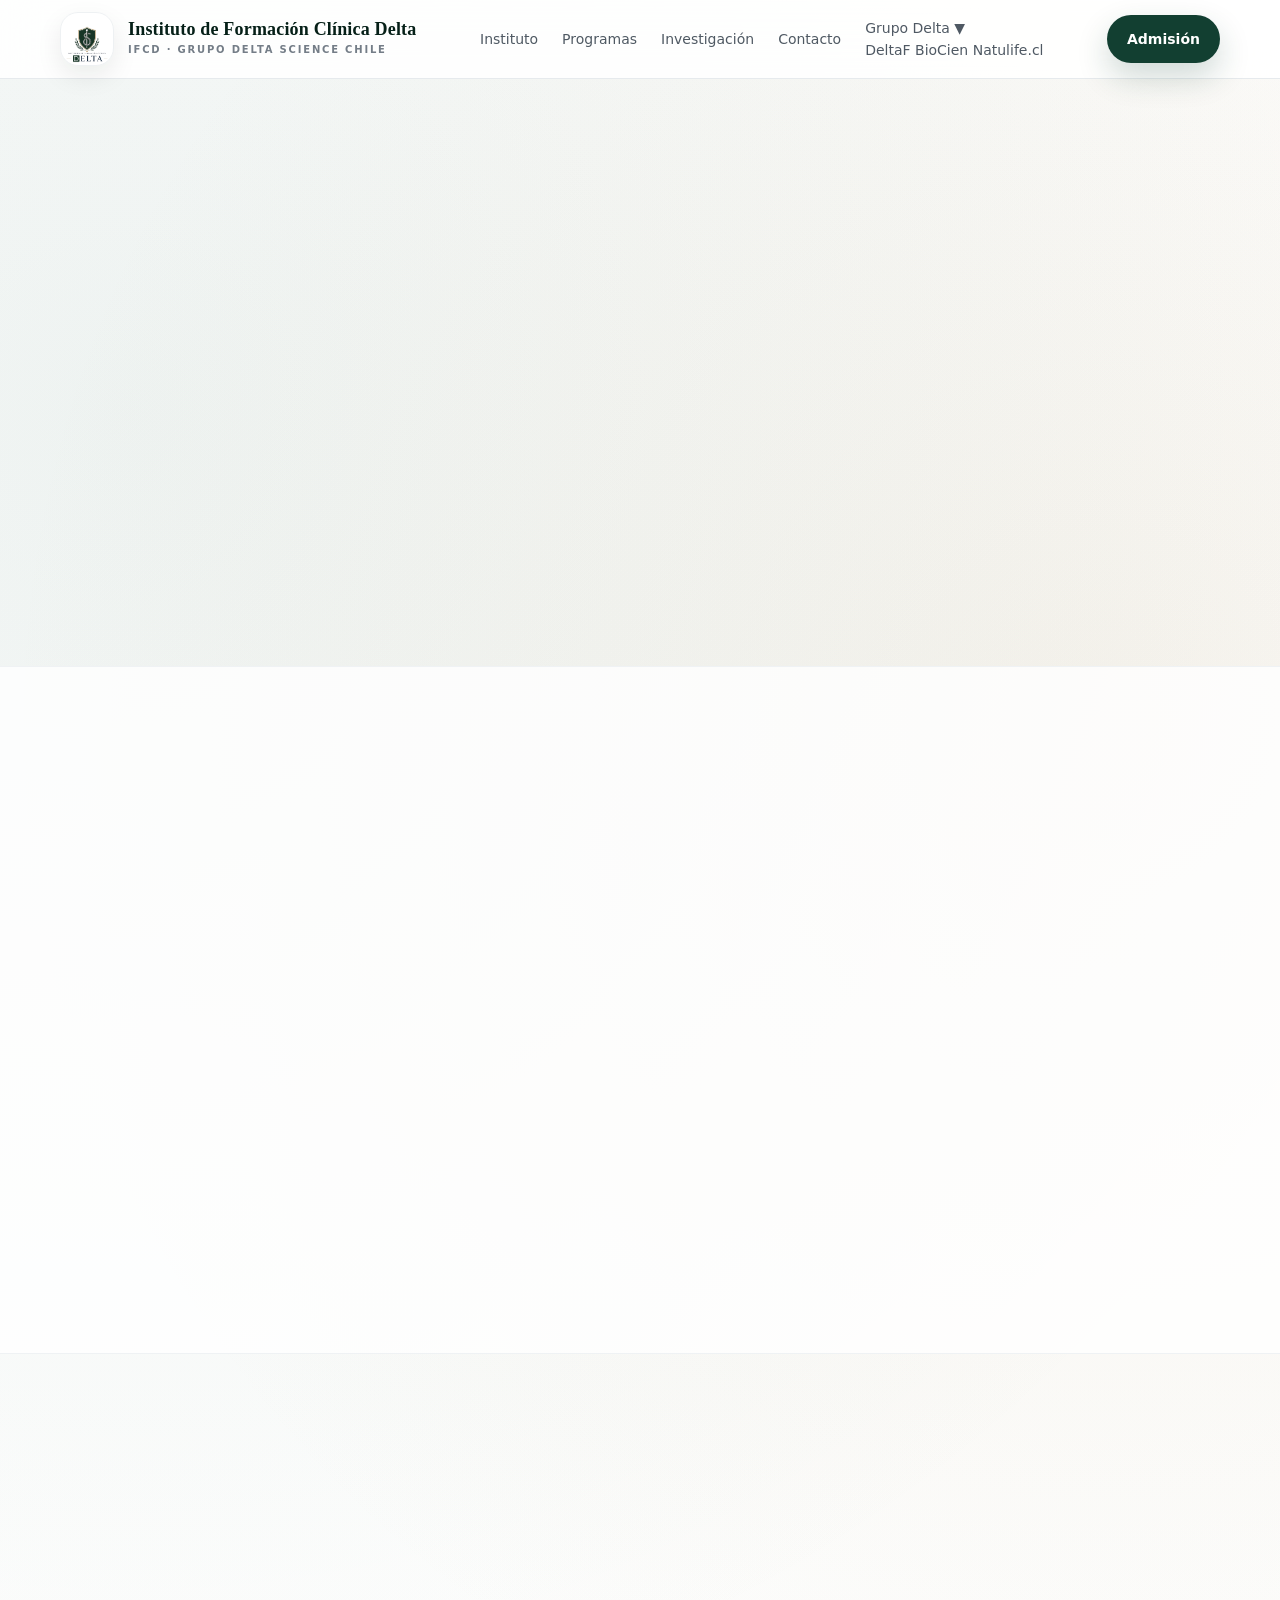
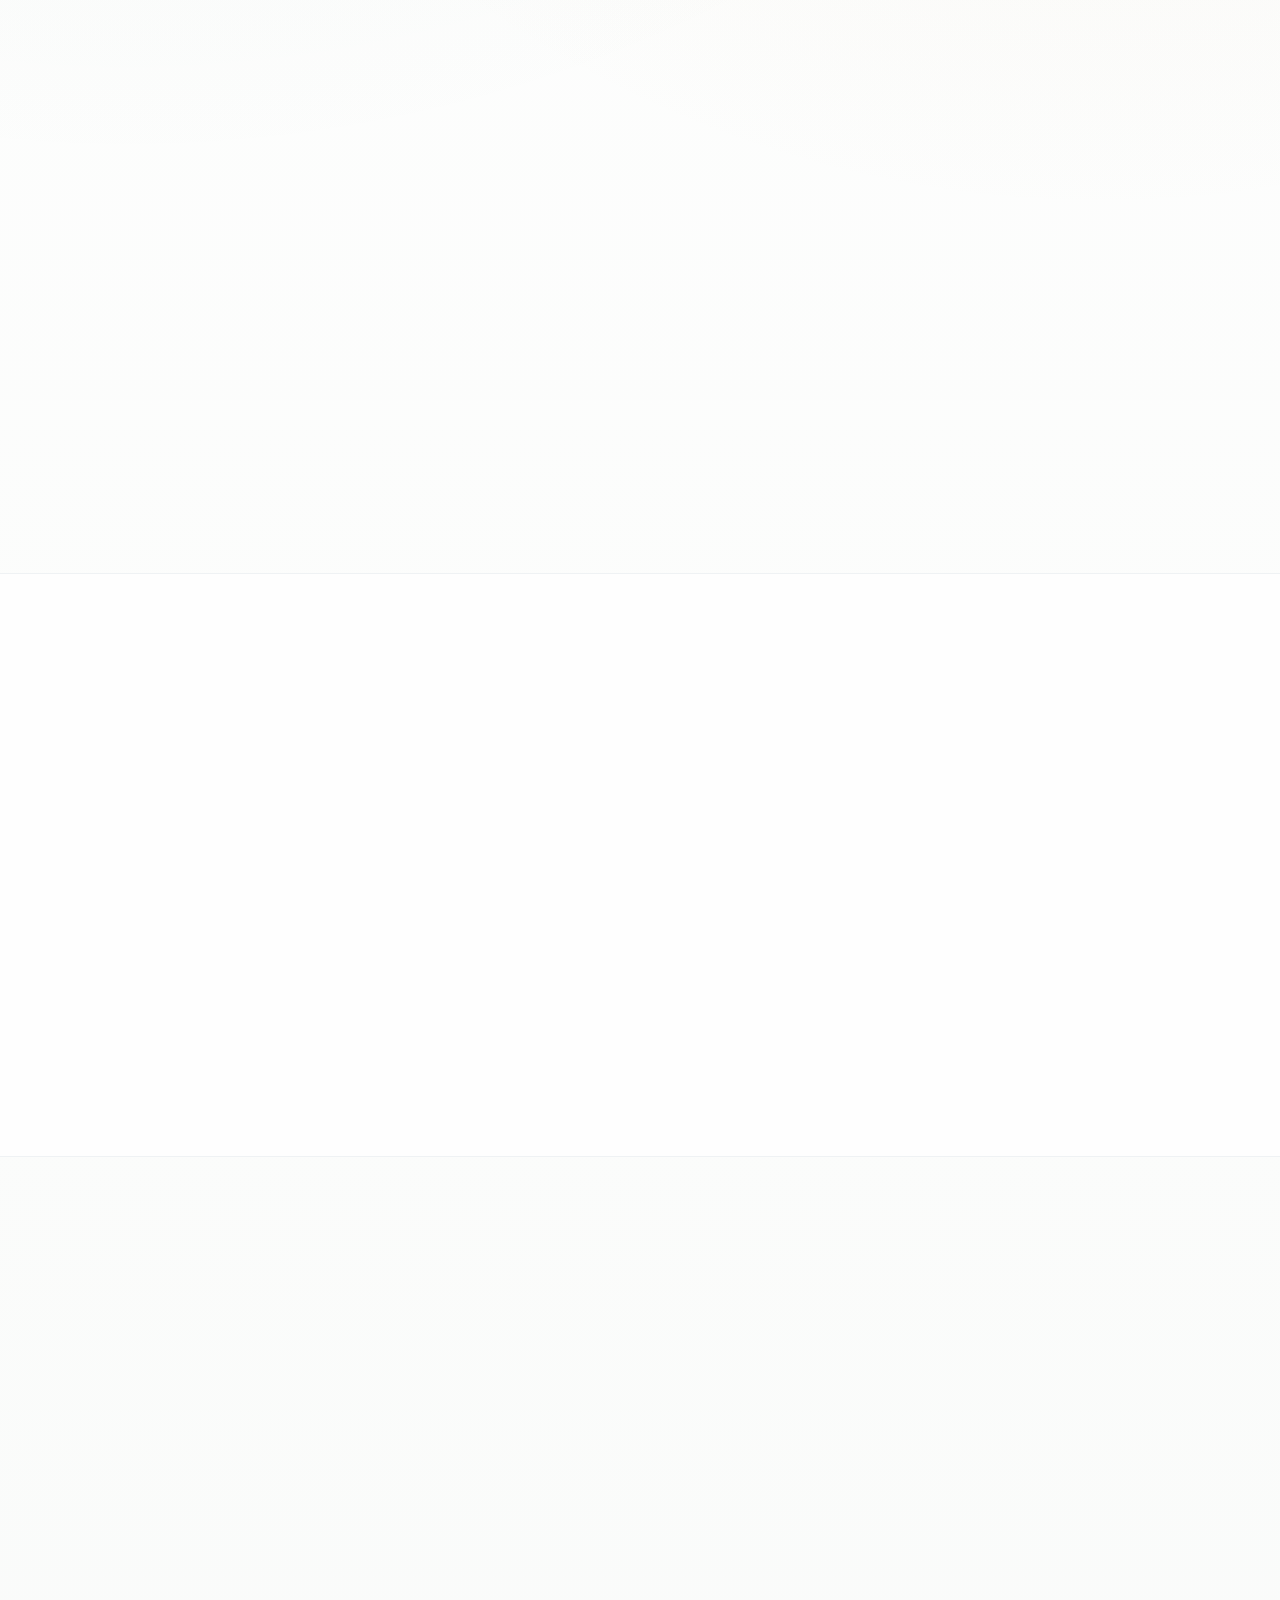
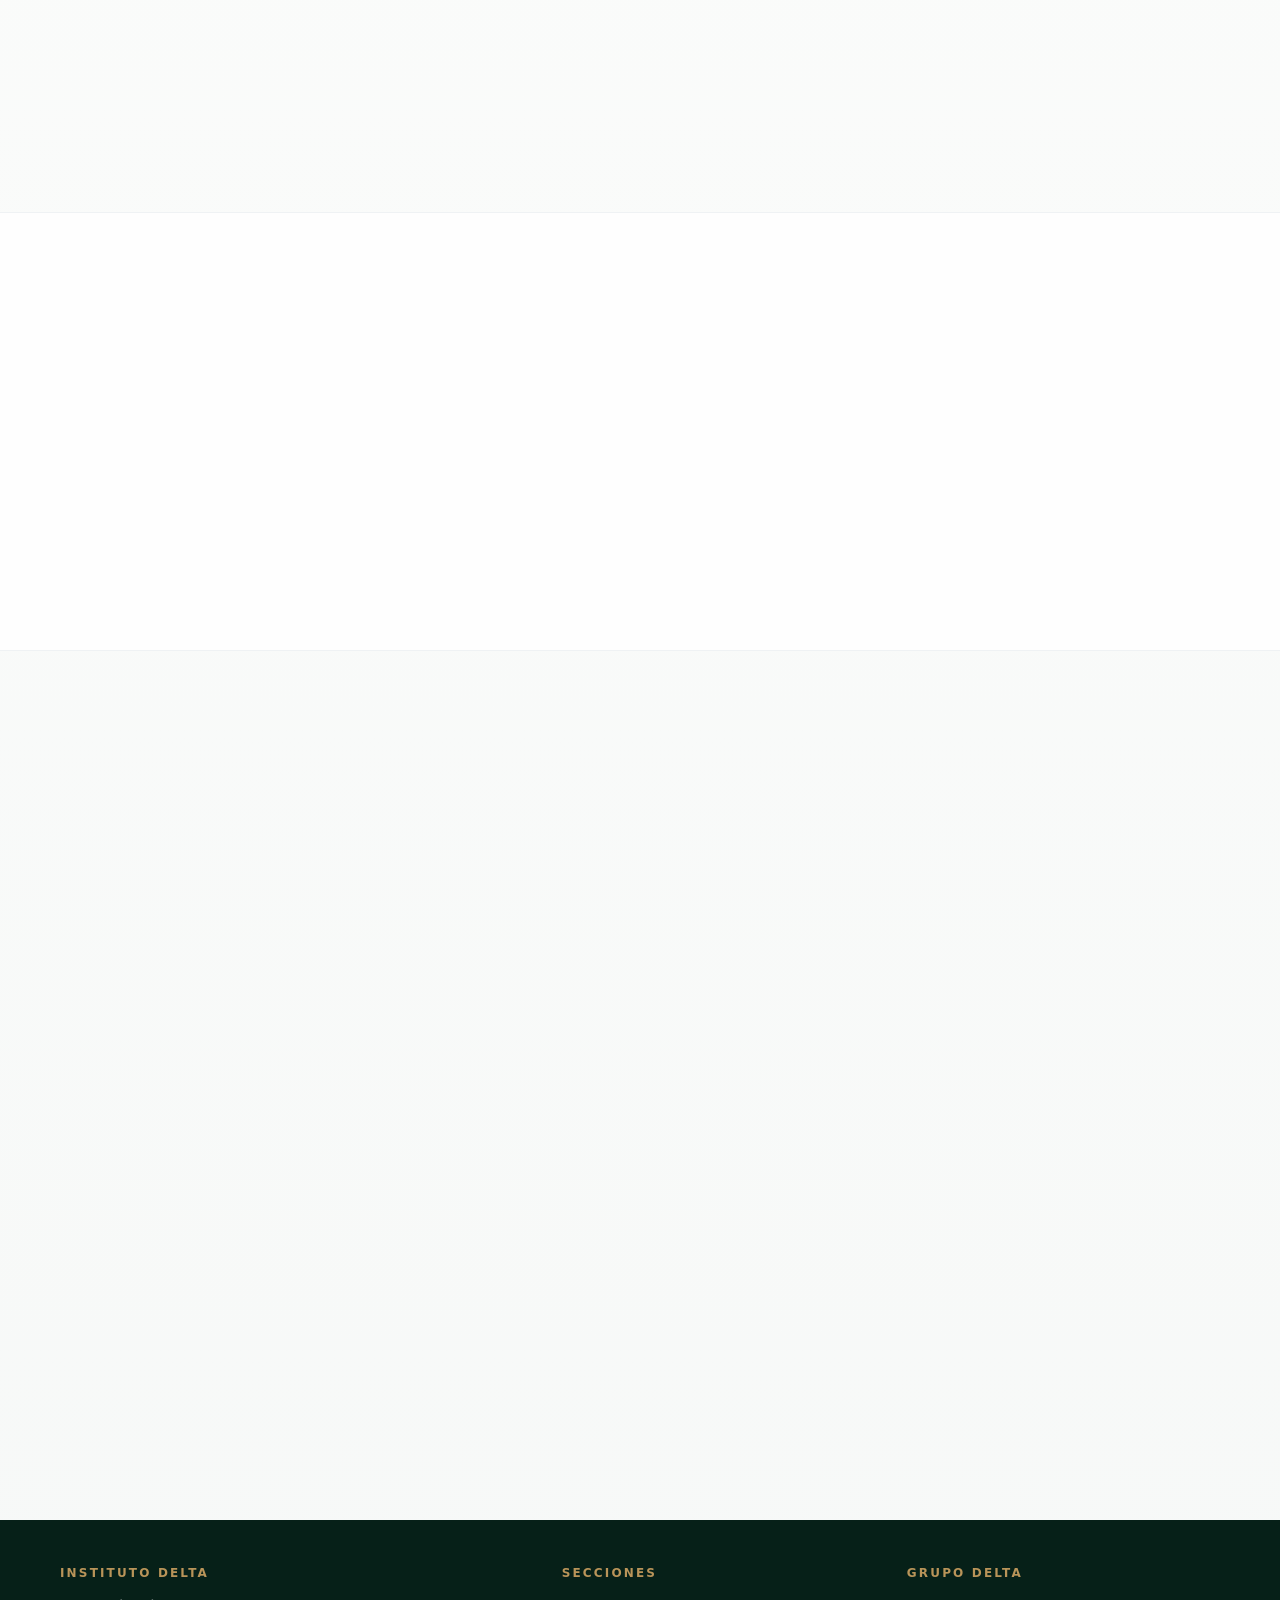
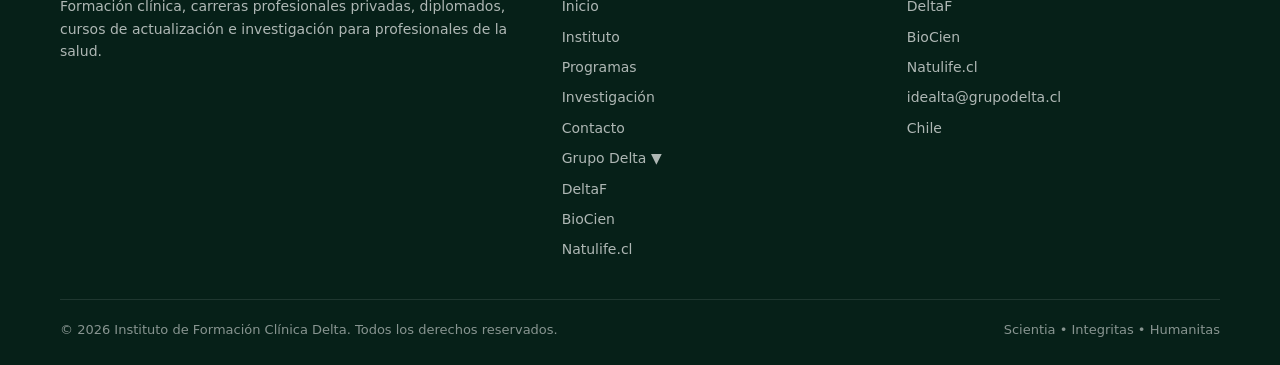
==== commit d4884e07: "Update instituto.html" ====
--- a/instituto.html
+++ b/instituto.html
@@ -13,7 +13,7 @@
   <meta property="og:title" content="Instituto de Formación Clínica Delta" />
   <meta property="og:description" content="Formación clínica seria, aplicada e institucional para profesionales de la salud." />
   <meta property="og:type" content="website" />
-  <meta property="og:url" content="https://grupodelta.cl/instituto.html" />
+  <meta property="og:url" content="https://grupodelta.cl" />
 
   <style>
     :root {
@@ -151,7 +151,9 @@
       gap: 24px;
       color: var(--gray-700);
       font-size: 14px;
-      font-weight: 750;
+      font-we
+
+ight: 750;
     }
 
     .nav-links a {
@@ -337,7 +339,9 @@
       height: 13px;
       border-radius: 999px;
       border: 2px solid rgba(255, 255, 255, 0.82);
-      background: rgba(255, 255, 255, 0.24);
+      background: rgba(255, 2
+
+55, 255, 0.24);
       cursor: pointer;
       transition: 0.25s ease;
     }
@@ -522,7 +526,9 @@
       border-radius: 20px;
       background: var(--white);
       border: 1px solid rgba(223, 228, 232, 0.88);
-      box-shadow: 0 10px 30px rgba(7, 25, 19, 0.05);
+      box-sha
+
+dow: 0 10px 30px rgba(7, 25, 19, 0.05);
     }
 
     .program-number {
@@ -707,7 +713,9 @@
     .form-row {
       display: grid;
       grid-template-columns: repeat(2, 1fr);
-      gap: 14px;
+      gap: 14px
+
+;
     }
 
     .field {
@@ -936,7 +944,9 @@
       .footer-bottom div + div {
         margin-top: 8px;
       }
-    }
+   
+
+ }
   </style>
 </head>
 
@@ -959,6 +969,14 @@
           <a href="#programas">Programas</a>
           <a href="#investigacion">Investigación</a>
           <a href="#contacto">Contacto</a>
+<div class="nav-dropdown">
+  <a href="#">Grupo Delta ▼</a>
+  <div class="dropdown-content">
+    <a href="https://deltaf.site" target="_blank">DeltaF</a>
+    <a href="biocien.html">BioCien</a>
+    <a href="https://natulife.cl" target="_blank">Natulife.cl</a>
+  </div>
+</div>
         </div>
 
         <div class="nav-actions">
@@ -972,7 +990,15 @@
         <a href="#programas">Programas</a>
         <a href="#investigacion">Investigación</a>
         <a href="#contacto">Contacto</a>
-        <a href="index.html">Volver a Grupo Delta</a>
+<div class="nav-dropdown">
+  <a href="#">Grupo Delta ▼</a>
+  <div class="dropdown-content">
+    <a href="https://deltaf.site" target="_blank">DeltaF</a>
+    <a href="biocien.html">BioCien</a>
+    <a href="https://natulife.cl" target="_blank">Natulife.cl</a>
+  </div>
+</div>
+        <div class="grupo-delta-menu">Grupo Delta ▼<br>DeltaF<br>BioCien<br>Natulife.cl</div>
       </div>
     </div>
   </header>
@@ -1015,7 +1041,9 @@
           <div class="section-label">El instituto</div>
           <h2 class="section-title">Una propuesta académica sobria, clínica e institucional.</h2>
           <p class="section-subtitle">
-            El Instituto de Formación Clínica Delta desarrolla programas de formación orientados a profesionales vinculados al área de la salud, integrando fundamentos biomédicos, razonamiento clínico, análisis de casos, evidencia y responsabilidad profesional.
+            El Instituto de Formación Clínica Delta desarrolla programas de formación orientados a profesionales vinculados al área de la salud, integrando fundamentos biomédicos, razonamiento clínico, análisis de casos, evidencia y responsabilidad profesion
+
+al.
           </p>
         </div>
 
@@ -1111,7 +1139,9 @@
           </div>
         </div>
       </div>
-    </section>
+  
+
+  </section>
 
     <section class="section" id="investigacion">
       <div class="container">
@@ -1213,7 +1243,9 @@
             <div class="form-row">
               <div class="field">
                 <label for="nombre">Nombre</label>
-                <input id="nombre" name="Nombre" type="text" placeholder="Tu nombre" required />
+                <input id="nombre" name="Nombre" type="text" placeholder="Tu nomb
+
+re" required />
               </div>
 
               <div class="field">
@@ -1269,11 +1301,21 @@
           <a href="#programas">Programas</a>
           <a href="#investigacion">Investigación</a>
           <a href="#contacto">Contacto</a>
+<div class="nav-dropdown">
+  <a href="#">Grupo Delta ▼</a>
+  <div class="dropdown-content">
+    <a href="https://deltaf.site" target="_blank">DeltaF</a>
+    <a href="biocien.html">BioCien</a>
+    <a href="https://natulife.cl" target="_blank">Natulife.cl</a>
+  </div>
+</div>
         </div>
 
         <div>
           <h4>Grupo Delta</h4>
-          <a href="index.html">Volver al portal Grupo Delta</a>
+          <a href="https://deltaf.site">DeltaF</a>
+<a href="biocien.html">BioCien</a>
+<a href="https://natulife.cl">Natulife.cl</a>
           <a href="mailto:idealta@grupodelta.cl">idealta@grupodelta.cl</a>
           <p>Chile</p>
         </div>
@@ -1318,7 +1360,9 @@
       { threshold: 0.12 }
     );
 
-    revealElements.forEach((element) => revealObserver.observe(element));
+    revealElements.for
+
+Each((element) => revealObserver.observe(element));
 
     const slides = Array.from(document.querySelectorAll(".hero-carousel .slide"));
     const dots = Array.from(document.querySelectorAll(".hero-carousel .dot"));
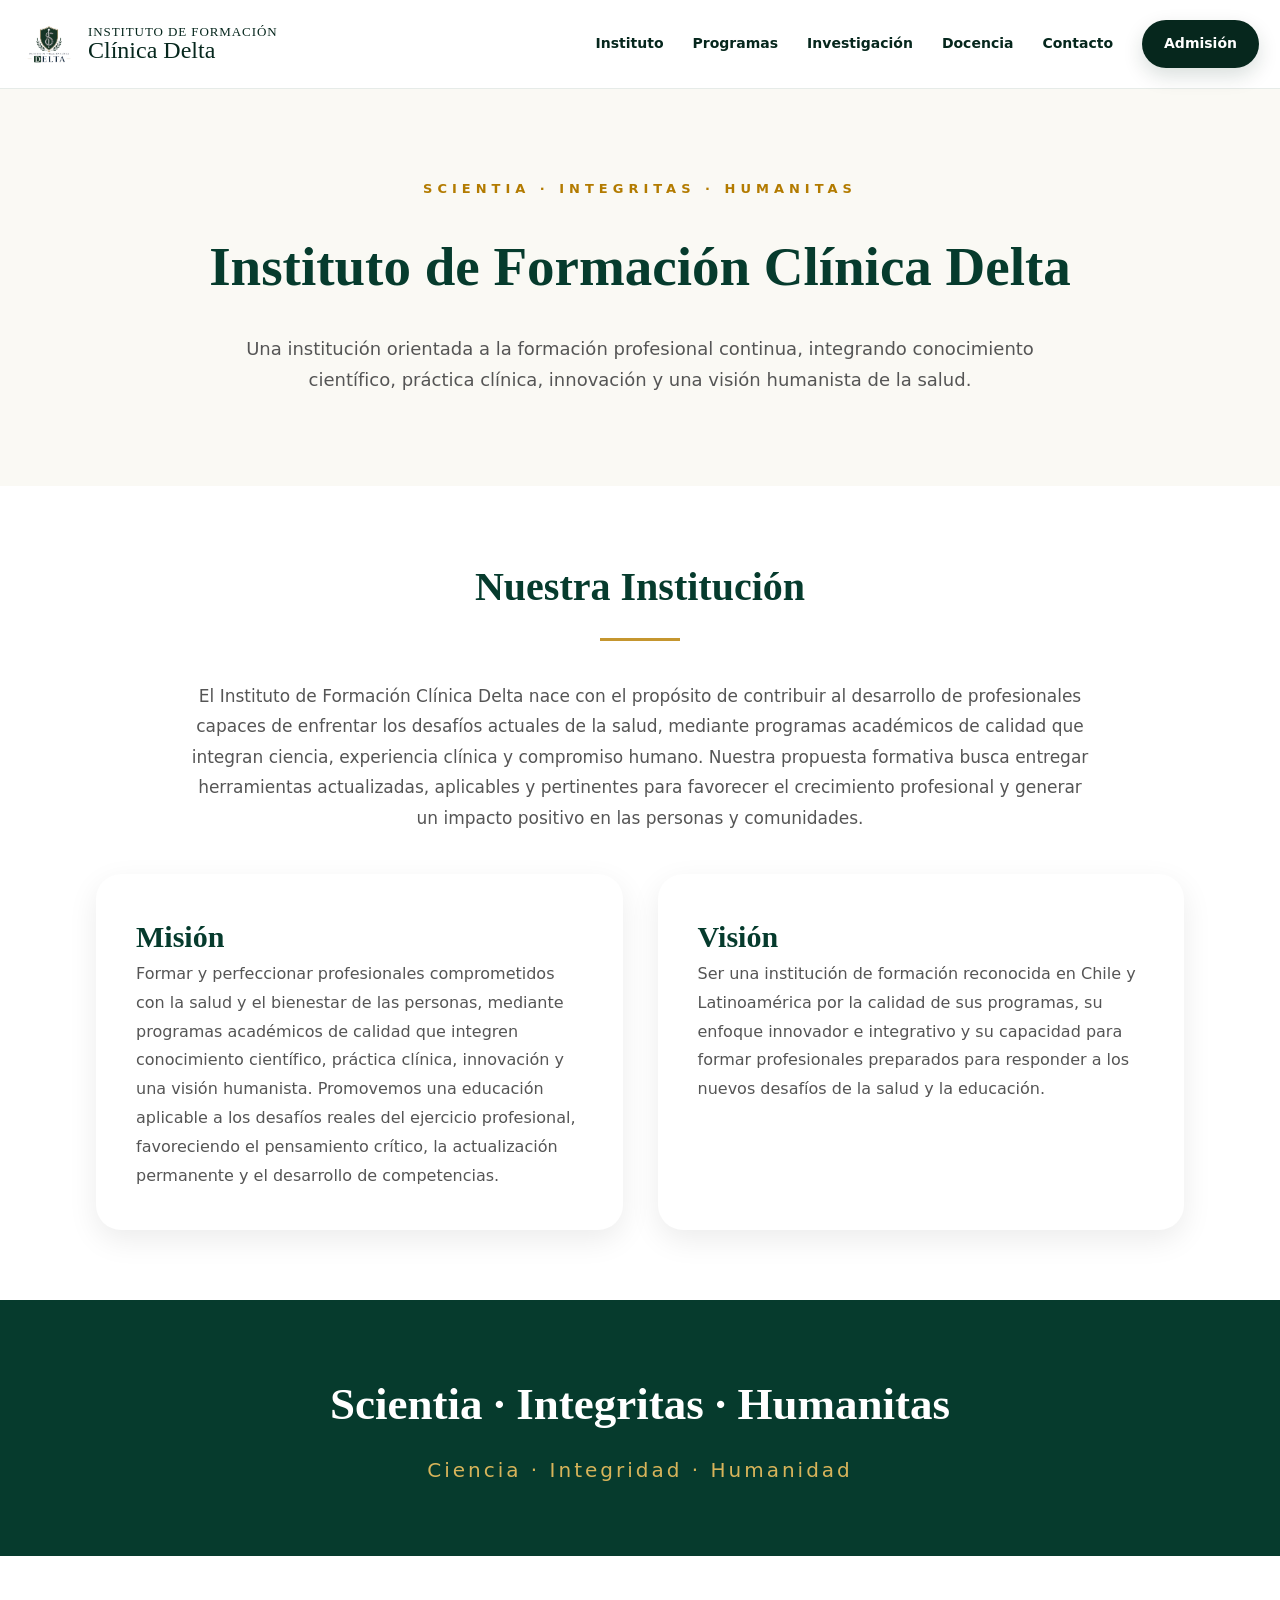
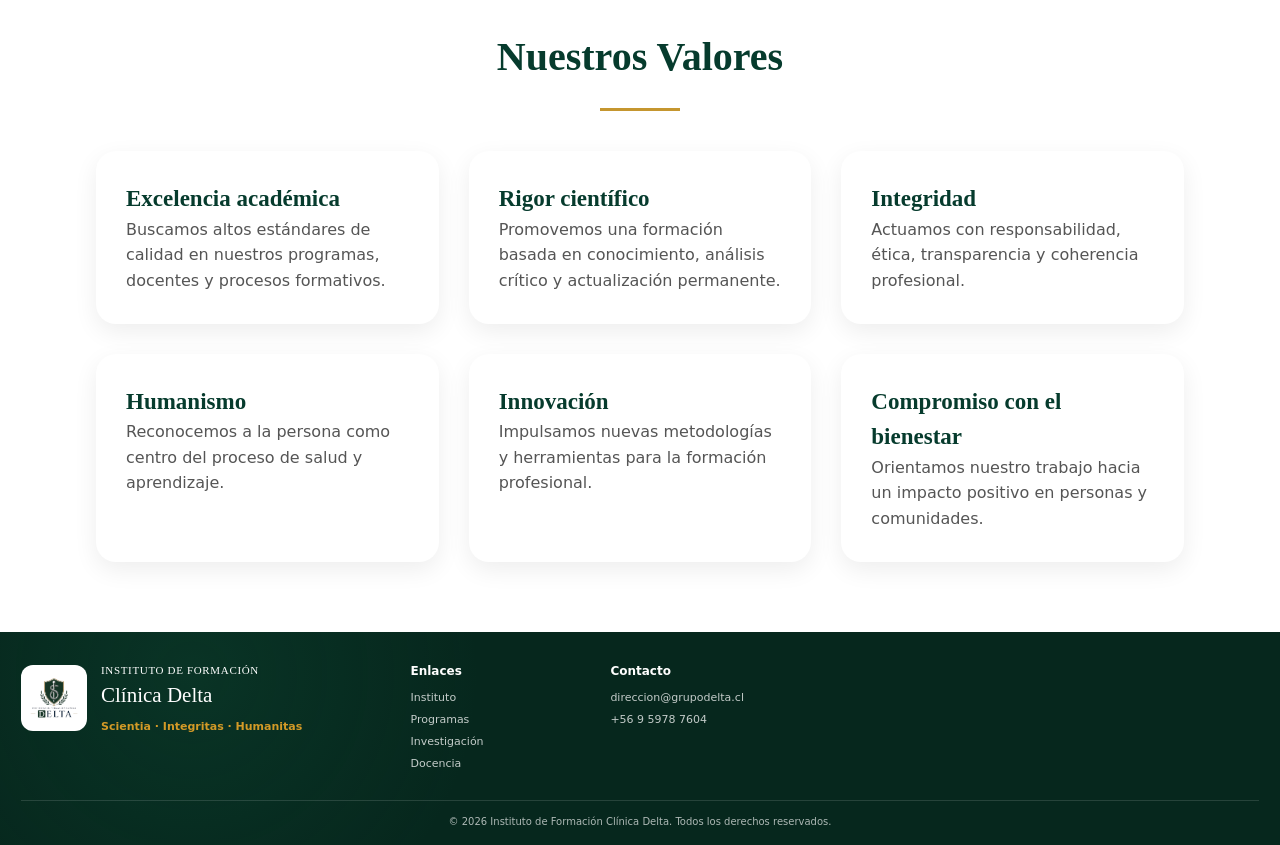
==== commit b038b7f4: "Update instituto.html" ====
--- a/instituto.html
+++ b/instituto.html
@@ -1,1433 +1,815 @@
 <!DOCTYPE html>
 <html lang="es">
+
 <head>
-  <meta charset="UTF-8" />
-  <meta name="viewport" content="width=device-width, initial-scale=1.0" />
-
-  <title>Instituto de Formación Clínica Delta | IFCD</title>
-
-  <meta name="description" content="Instituto de Formación Clínica Delta: formación clínica, carreras profesionales privadas, diplomados, cursos de actualización e investigación para profesionales de la salud." />
-  <meta name="keywords" content="Instituto de Formación Clínica Delta, IFCD, carreras profesionales privadas, diplomados salud, cursos actualización, investigación, naturopatía clínica, Chile" />
-  <meta name="author" content="Grupo Delta Science Chile" />
-
-  <meta property="og:title" content="Instituto de Formación Clínica Delta" />
-  <meta property="og:description" content="Formación clínica seria, aplicada e institucional para profesionales de la salud." />
-  <meta property="og:type" content="website" />
-  <meta property="og:url" content="https://grupodelta.cl" />
-
-  <style>
-    :root {
-      --green-950: #062018;
-      --green-900: #0b2a21;
-      --green-800: #123f31;
-      --green-700: #15563f;
-      --green-600: #19734f;
-      --green-100: #edf7f2;
-
-      --gold-700: #7e6437;
-      --gold-600: #9d7a3f;
-      --gold-500: #b99459;
-      --gold-100: #f5efe3;
-
-      --gray-900: #17191d;
-      --gray-700: #4f5963;
-      --gray-500: #747d87;
-      --gray-300: #dfe4e8;
-      --gray-200: #eef1f3;
-      --gray-100: #f8f9fa;
-      --white: #ffffff;
-
-      --shadow-soft: 0 22px 70px rgba(7, 25, 19, 0.11);
-      --shadow-card: 0 14px 42px rgba(7, 25, 19, 0.08);
-      --radius-xl: 32px;
-      --radius-lg: 24px;
-      --max: 1160px;
-    }
-
-    * {
-      box-sizing: border-box;
-      margin: 0;
-      padding: 0;
-    }
-
-    html {
-      scroll-behavior: smooth;
-    }
-
-    body {
-      min-height: 100vh;
-      font-family: ui-sans-serif, system-ui, -apple-system, BlinkMacSystemFont, "Segoe UI", sans-serif;
-      color: var(--gray-900);
-      background:
-        radial-gradient(circle at 10% 8%, rgba(21, 86, 63, 0.07), transparent 28%),
-        radial-gradient(circle at 86% 14%, rgba(185, 148, 89, 0.10), transparent 24%),
-        linear-gradient(180deg, #ffffff 0%, #fbfcfb 52%, #f6f8f7 100%);
-      line-height: 1.6;
-      overflow-x: hidden;
-    }
-
-    a {
-      color: inherit;
-      text-decoration: none;
-    }
-
-    img {
-      max-width: 100%;
-      display: block;
-    }
-
-    .container {
-      width: min(var(--max), calc(100% - 40px));
-      margin: 0 auto;
-    }
-
-    .topbar {
-      position: sticky;
-      top: 0;
-      z-index: 50;
-      background: rgba(255, 255, 255, 0.9);
-      border-bottom: 1px solid rgba(223, 228, 232, 0.76);
-      backdrop-filter: blur(18px);
-    }
-
-    .nav {
-      height: 78px;
-      display: flex;
-      align-items: center;
-      justify-content: space-between;
-      gap: 22px;
-    }
-
-    .brand {
-      display: flex;
-      align-items: center;
-      gap: 14px;
-      min-width: 0;
-    }
-
-    .brand-logo {
-      width: 54px;
-      height: 54px;
-      flex: 0 0 auto;
-      border-radius: 18px;
-      background: #ffffff;
-      border: 1px solid var(--gray-200);
-      display: grid;
-      place-items: center;
-      padding: 5px;
-      box-shadow: 0 10px 26px rgba(7, 25, 19, 0.08);
-      overflow: hidden;
-    }
-
-    .brand-logo img {
-      width: 100%;
-      height: 100%;
-      object-fit: contain;
-    }
-
-    .brand-text strong {
-      display: block;
-      font-family: Georgia, "Times New Roman", serif;
-      color: var(--green-950);
-      font-size: 18px;
-      line-height: 1.08;
-      letter-spacing: 0.01em;
-      white-space: nowrap;
-    }
-
-    .brand-text span {
-      display: block;
-      color: var(--gray-500);
-      font-size: 10px;
-      font-weight: 850;
-      letter-spacing: 0.18em;
-      text-transform: uppercase;
-      margin-top: 3px;
-    }
-
-    .nav-links {
-      display: flex;
-      align-items: center;
-      gap: 24px;
-      color: var(--gray-700);
-      font-size: 14px;
-      font-we
-
-ight: 750;
-    }
-
-    .nav-links a {
-      transition: 0.2s ease;
-    }
-
-    .nav-links a:hover {
-      color: var(--green-700);
-    }
-
-    .nav-actions {
-      display: flex;
-      align-items: center;
-      gap: 10px;
-    }
-
-    .btn {
-      display: inline-flex;
-      align-items: center;
-      justify-content: center;
-      gap: 9px;
-      min-height: 46px;
-      padding: 12px 19px;
-      border-radius: 999px;
-      border: 1px solid transparent;
-      font-weight: 850;
-      font-size: 14px;
-      cursor: pointer;
-      transition: 0.22s ease;
-      white-space: nowrap;
-    }
-
-    .btn-primary {
-      color: var(--white);
-      background: var(--green-800);
-      box-shadow: 0 14px 32px rgba(18, 63, 49, 0.20);
-    }
-
-    .btn-primary:hover {
-      background: var(--green-700);
-      transform: translateY(-2px);
-    }
-
-    .menu-btn {
-      display: none;
-      width: 44px;
-      height: 44px;
-      border-radius: 14px;
-      border: 1px solid var(--gray-300);
-      background: var(--white);
-      color: var(--green-950);
-      font-size: 23px;
-      cursor: pointer;
-    }
-
-    .mobile-menu {
-      display: none;
-      padding: 0 0 18px;
-    }
-
-    .mobile-menu a {
-      display: block;
-      padding: 12px 0;
-      border-top: 1px solid var(--gray-200);
-      color: var(--gray-700);
-      font-weight: 760;
-    }
-
-    .mobile-menu.open {
-      display: block;
-    }
-
-    .hero {
-      position: relative;
-      padding: 76px 0 74px;
-    }
-
-    .hero-grid {
-      display: grid;
-      grid-template-columns: 0.62fr 1.38fr;
-      gap: 34px;
-      align-items: center;
-    }
-
-    .hero-logo-panel {
-      position: relative;
-      border-radius: var(--radius-xl);
-      background:
-        linear-gradient(145deg, rgba(255,255,255,0.98), rgba(249,250,249,0.86));
-      border: 1px solid rgba(223, 228, 232, 0.88);
-      box-shadow: var(--shadow-soft);
-      padding: 28px;
-      min-height: 420px;
-      display: grid;
-      place-items: center;
-      overflow: hidden;
-    }
-
-    .hero-logo-panel::before {
-      content: "";
-      position: absolute;
-      inset: 18px;
-      border-radius: 26px;
-      border: 1px solid rgba(185, 148, 89, 0.22);
-      pointer-events: none;
-    }
-
-    .hero-logo-panel::after {
-      content: "";
-      position: absolute;
-      width: 260px;
-      height: 260px;
-      right: -110px;
-      bottom: -120px;
-      border-radius: 50%;
-      background: rgba(21, 86, 63, 0.08);
-      pointer-events: none;
-    }
-
-    .hero-logo-panel img {
-      position: relative;
-      z-index: 2;
-      width: min(76%, 285px);
-      height: auto;
-      object-fit: contain;
-      filter: drop-shadow(0 24px 38px rgba(7, 25, 19, 0.12));
-    }
-
-    /* Carrusel principal: SOLO 3 IMÁGENES */
-    .hero-carousel {
-      position: relative;
-      aspect-ratio: 16 / 9;
-      min-height: unset;
-      border-radius: var(--radius-xl);
-      overflow: hidden;
-      box-shadow: var(--shadow-soft);
-      border: 1px solid rgba(223, 228, 232, 0.88);
-      background: #ffffff;
-      isolation: isolate;
-    }
-
-    .slide {
-      position: absolute;
-      inset: 0;
-      opacity: 0;
-      visibility: hidden;
-      pointer-events: none;
-      transition: opacity 0.7s ease, visibility 0.7s ease;
-      background: #ffffff;
-    }
-
-    .slide.active {
-      opacity: 1;
-      visibility: visible;
-      pointer-events: auto;
-    }
-
-    .slide img {
-      width: 100%;
-      height: 100%;
-      object-fit: contain;
-      object-position: center;
-      display: block;
-      background: #ffffff;
-    }
-
-    .carousel-controls {
-      position: absolute;
-      left: 34px;
-      bottom: 26px;
-      z-index: 10;
-      display: flex;
-      align-items: center;
-      gap: 11px;
-      padding: 8px 10px;
-      border-radius: 999px;
-      background: rgba(6, 32, 24, 0.42);
-      backdrop-filter: blur(10px);
-    }
-
-    .dot {
-      width: 13px;
-      height: 13px;
-      border-radius: 999px;
-      border: 2px solid rgba(255, 255, 255, 0.82);
-      background: rgba(255, 2
-
-55, 255, 0.24);
-      cursor: pointer;
-      transition: 0.25s ease;
-    }
-
-    .dot.active {
-      width: 34px;
-      background: var(--gold-500);
-      border-color: var(--gold-500);
-    }
-
-    .carousel-arrow {
-      position: absolute;
-      top: 50%;
-      transform: translateY(-50%);
-      z-index: 10;
-      width: 42px;
-      height: 42px;
-      border: 1px solid rgba(255,255,255,0.42);
-      border-radius: 999px;
-      background: rgba(6, 32, 24, 0.35);
-      color: #fff;
-      backdrop-filter: blur(10px);
-      cursor: pointer;
-      display: grid;
-      place-items: center;
-      font-size: 22px;
-      transition: .22s ease;
-    }
-
-    .carousel-arrow:hover {
-      background: rgba(6, 32, 24, 0.55);
-    }
-
-    .carousel-arrow.prev { left: 18px; }
-    .carousel-arrow.next { right: 18px; }
-
-    .section {
-      padding: 82px 0;
-    }
-
-    .section.white {
-      background: rgba(255, 255, 255, 0.82);
-      border-top: 1px solid rgba(238, 241, 243, 0.9);
-      border-bottom: 1px solid rgba(238, 241, 243, 0.9);
-    }
-
-    .section-head {
-      max-width: 780px;
-      margin-bottom: 42px;
-    }
-
-    .section-head.center {
-      text-align: center;
-      margin-left: auto;
-      margin-right: auto;
-    }
-
-    .section-label {
-      color: var(--green-700);
-      font-size: 12px;
-      font-weight: 950;
-      letter-spacing: 0.22em;
-      text-transform: uppercase;
-      margin-bottom: 12px;
-    }
-
-    .section-title {
-      color: var(--green-950);
-      font-family: Georgia, "Times New Roman", serif;
-      font-size: clamp(34px, 4.5vw, 54px);
-      font-weight: 500;
-      line-height: 1.08;
-      letter-spacing: -0.02em;
-      margin-bottom: 14px;
-    }
-
-    .section-subtitle {
-      color: #64707a;
-      font-size: 17px;
-    }
-
-    .cards-3 {
-      display: grid;
-      grid-template-columns: repeat(3, 1fr);
-      gap: 22px;
-    }
-
-    .info-card {
-      background: var(--white);
-      border: 1px solid rgba(223, 228, 232, 0.88);
-      border-radius: var(--radius-lg);
-      padding: 30px;
-      box-shadow: var(--shadow-card);
-      min-height: 100%;
-    }
-
-    .icon {
-      width: 50px;
-      height: 50px;
-      border-radius: 16px;
-      display: grid;
-      place-items: center;
-      background: var(--green-100);
-      color: var(--green-800);
-      font-size: 24px;
-      margin-bottom: 18px;
-    }
-
-    .info-card h3 {
-      color: var(--green-950);
-      font-size: 21px;
-      line-height: 1.18;
-      margin-bottom: 10px;
-    }
-
-    .info-card p {
-      color: var(--gray-500);
-      font-size: 15px;
-    }
-
-    .program-layout {
-      display: grid;
-      grid-template-columns: 0.9fr 1.1fr;
-      gap: 34px;
-      align-items: start;
-    }
-
-    .program-panel {
-      position: sticky;
-      top: 110px;
-      border-radius: var(--radius-xl);
-      background:
-        linear-gradient(145deg, var(--green-950), var(--green-800));
-      color: var(--white);
-      padding: 38px;
-      box-shadow: var(--shadow-soft);
-      overflow: hidden;
-    }
-
-    .program-panel::after {
-      content: "";
-      position: absolute;
-      right: -80px;
-      bottom: -80px;
-      width: 220px;
-      height: 220px;
-      border-radius: 50%;
-      border: 1px solid rgba(185, 148, 89, 0.38);
-    }
-
-    .program-panel .section-label {
-      color: var(--gold-500);
-    }
-
-    .program-panel h2 {
-      position: relative;
-      z-index: 2;
-      font-family: Georgia, "Times New Roman", serif;
-      font-size: clamp(34px, 4vw, 52px);
-      font-weight: 500;
-      line-height: 1.08;
-      margin-bottom: 16px;
-    }
-
-    .program-panel p {
-      position: relative;
-      z-index: 2;
-      color: rgba(255, 255, 255, 0.76);
-      font-size: 17px;
-    }
-
-    .program-list {
-      display: grid;
-      gap: 14px;
-    }
-
-    .program-item {
-      display: grid;
-      grid-template-columns: auto 1fr;
-      gap: 16px;
-      padding: 20px;
-      border-radius: 20px;
-      background: var(--white);
-      border: 1px solid rgba(223, 228, 232, 0.88);
-      box-sha
-
-dow: 0 10px 30px rgba(7, 25, 19, 0.05);
-    }
-
-    .program-number {
-      width: 42px;
-      height: 42px;
-      border-radius: 14px;
-      background: var(--gold-100);
-      color: var(--gold-700);
-      display: grid;
-      place-items: center;
-      font-weight: 950;
-    }
-
-    .program-item strong {
-      display: block;
-      color: var(--green-950);
-      margin-bottom: 4px;
-      font-size: 17px;
-    }
-
-    .program-item span {
-      color: var(--gray-500);
-      font-size: 14px;
-    }
-
-    .note {
-      display: block;
-      margin-top: 10px;
-      padding: 12px 14px;
-      border-radius: 14px;
-      background: var(--green-100);
-      color: var(--green-900);
-      font-size: 13px;
-      font-weight: 750;
-      line-height: 1.45;
-    }
-
-    .wide-card {
-      border-radius: var(--radius-xl);
-      background: var(--white);
-      border: 1px solid rgba(223, 228, 232, 0.88);
-      box-shadow: var(--shadow-soft);
-      padding: 38px;
-    }
-
-    .audience-grid {
-      display: flex;
-      flex-wrap: wrap;
-      gap: 11px;
-      justify-content: center;
-      margin-top: 24px;
-    }
-
-    .audience-grid span {
-      padding: 11px 15px;
-      border-radius: 999px;
-      background: var(--green-100);
-      color: var(--green-800);
-      font-size: 14px;
-      font-weight: 850;
-    }
-
-    .research-grid {
-      display: grid;
-      grid-template-columns: repeat(4, 1fr);
-      gap: 18px;
-    }
-
-    .research {
-      background: var(--white);
-      border: 1px solid rgba(223, 228, 232, 0.88);
-      border-radius: 22px;
-      padding: 24px;
-      box-shadow: 0 10px 30px rgba(7, 25, 19, 0.05);
-    }
-
-    .research small {
-      display: block;
-      color: var(--gold-700);
-      font-size: 11px;
-      font-weight: 950;
-      letter-spacing: 0.16em;
-      text-transform: uppercase;
-      margin-bottom: 10px;
-    }
-
-    .research strong {
-      display: block;
-      color: var(--green-950);
-      font-size: 18px;
-      margin-bottom: 8px;
-    }
-
-    .research p {
-      color: var(--gray-500);
-      font-size: 14px;
-    }
-
-    .cta {
-      border-radius: var(--radius-xl);
-      background:
-        radial-gradient(circle at 88% 12%, rgba(185, 148, 89, 0.26), transparent 28%),
-        linear-gradient(135deg, var(--green-950), var(--green-800));
-      color: var(--white);
-      padding: 48px;
-      display: grid;
-      grid-template-columns: 1fr auto;
-      align-items: center;
-      gap: 24px;
-      box-shadow: var(--shadow-soft);
-      overflow: hidden;
-    }
-
-    .cta h2 {
-      font-family: Georgia, "Times New Roman", serif;
-      font-size: clamp(34px, 4vw, 52px);
-      font-weight: 500;
-      line-height: 1.08;
-      margin-bottom: 12px;
-    }
-
-    .cta p {
-      color: rgba(255, 255, 255, 0.76);
-      max-width: 720px;
-      font-size: 17px;
-    }
-
-    .contact-grid {
-      display: grid;
-      grid-template-columns: 0.92fr 1.08fr;
-      gap: 24px;
-      align-items: start;
-    }
-
-    .contact-box,
-    .contact-form {
-      background: var(--white);
-      border: 1px solid rgba(223, 228, 232, 0.88);
-      border-radius: var(--radius-lg);
-      padding: 30px;
-      box-shadow: var(--shadow-card);
-    }
-
-    .contact-box h3,
-    .contact-form h3 {
-      color: var(--green-950);
-      font-family: Georgia, "Times New Roman", serif;
-      font-size: 30px;
-      font-weight: 500;
-      margin-bottom: 12px;
-    }
-
-    .contact-box p {
-      color: var(--gray-500);
-      margin-bottom: 20px;
-    }
-
-    .contact-list {
-      display: grid;
-      gap: 13px;
-    }
-
-    .contact-item {
-      display: flex;
-      gap: 12px;
-      align-items: flex-start;
-      color: var(--gray-700);
-      font-weight: 700;
-    }
-
-    .contact-item span {
-      width: 36px;
-      height: 36px;
-      display: grid;
-      place-items: center;
-      border-radius: 12px;
-      background: var(--green-100);
-      color: var(--green-800);
-      flex: 0 0 auto;
-    }
-
-    .form-row {
-      display: grid;
-      grid-template-columns: repeat(2, 1fr);
-      gap: 14px
-
-;
-    }
-
-    .field {
-      display: grid;
-      gap: 7px;
-      margin-bottom: 14px;
-    }
-
-    .field label {
-      color: var(--gray-700);
-      font-size: 13px;
-      font-weight: 850;
-    }
-
-    .field input,
-    .field select,
-    .field textarea {
-      width: 100%;
-      border: 1px solid var(--gray-300);
-      border-radius: 14px;
-      padding: 14px 15px;
-      font: inherit;
-      outline: none;
-      background: var(--gray-100);
-      transition: 0.2s ease;
-    }
-
-    .field textarea {
-      min-height: 128px;
-      resize: vertical;
-    }
-
-    .field input:focus,
-    .field select:focus,
-    .field textarea:focus {
-      border-color: var(--green-600);
-      box-shadow: 0 0 0 4px rgba(25, 115, 79, 0.11);
-      background: var(--white);
-    }
-
-    footer {
-      background: var(--green-950);
-      color: var(--white);
-      padding: 44px 0 24px;
-    }
-
-    .footer-grid {
-      display: grid;
-      grid-template-columns: 1.2fr 0.8fr 0.8fr;
-      gap: 32px;
-      margin-bottom: 30px;
-    }
-
-    footer h4 {
-      color: var(--gold-500);
-      font-size: 12px;
-      text-transform: uppercase;
-      letter-spacing: 0.18em;
-      margin-bottom: 12px;
-    }
-
-    footer p,
-    footer a {
-      color: rgba(255, 255, 255, 0.68);
-      font-size: 14px;
-    }
-
-    footer a {
-      display: block;
-      margin-bottom: 8px;
-      transition: 0.2s ease;
-    }
-
-    footer a:hover {
-      color: var(--white);
-    }
-
-    .footer-bottom {
-      padding-top: 20px;
-      border-top: 1px solid rgba(255, 255, 255, 0.10);
-      color: rgba(255, 255, 255, 0.52);
-      display: flex;
-      justify-content: space-between;
-      gap: 14px;
-      flex-wrap: wrap;
-      font-size: 13px;
-    }
-
-    .reveal {
-      opacity: 0;
-      transform: translateY(18px);
-      transition: 0.65s ease;
-    }
-
-    .reveal.visible {
-      opacity: 1;
-      transform: translateY(0);
-    }
-
-    @media (max-width: 1020px) {
-      .nav-links,
-      .nav-actions .btn-primary {
-        display: none;
-      }
-
-      .menu-btn {
-        display: inline-grid;
-        place-items: center;
-      }
-
-      .hero-grid,
-      .program-layout,
-      .contact-grid,
-      .cta {
-        grid-template-columns: 1fr;
-      }
-
-      .hero-logo-panel {
-        min-height: 360px;
-      }
-
-      .hero-carousel {
-        aspect-ratio: 16 / 9;
-        min-height: unset;
-      }
-
-      .program-panel {
-        position: relative;
-        top: auto;
-      }
-
-      .cards-3,
-      .research-grid,
-      .footer-grid {
-        grid-template-columns: repeat(2, 1fr);
-      }
-
-      .cta .btn {
-        width: fit-content;
-      }
-    }
-
-    @media (max-width: 680px) {
-      .container {
-        width: min(100% - 28px, var(--max));
-      }
-
-      .nav {
-        height: 72px;
-      }
-
-      .brand-logo {
-        width: 46px;
-        height: 46px;
-        border-radius: 15px;
-      }
-
-      .brand-text strong {
-        font-size: 14px;
-        white-space: normal;
-      }
-
-      .brand-text span {
-        font-size: 9px;
-      }
-
-      .hero {
-        padding: 46px 0 58px;
-      }
-
-      .hero-grid {
-        gap: 22px;
-      }
-
-      .hero-logo-panel {
-        min-height: 260px;
-        padding: 22px;
-      }
-
-      .hero-logo-panel img {
-        width: min(72%, 215px);
-      }
-
-      .hero-carousel {
-        aspect-ratio: 16 / 9;
-        min-height: unset;
-      }
-
-      .slide img {
-        object-fit: contain;
-        background: #ffffff;
-      }
-
-      .carousel-controls {
-        left: 24px;
-        bottom: 24px;
-      }
-
-      .carousel-arrow {
-        display: none;
-      }
-
-      .section {
-        padding: 62px 0;
-      }
-
-      .cards-3,
-      .research-grid,
-      .footer-grid,
-      .form-row {
-        grid-template-columns: 1fr;
-      }
-
-      .program-panel,
-      .wide-card,
-      .cta,
-      .contact-box,
-      .contact-form {
-        padding: 26px;
-      }
-
-      .footer-bottom {
-        display: block;
-      }
-
-      .footer-bottom div + div {
-        margin-top: 8px;
-      }
-   
-
- }
-  </style>
+
+<meta charset="UTF-8">
+<meta name="viewport" content="width=device-width, initial-scale=1.0">
+
+<title>Instituto | Instituto de Formación Clínica Delta</title>
+
+<link rel="stylesheet" href="style.css">
+
+
+<style>
+
+
+html,
+body{
+
+min-height:100%;
+margin:0;
+
+}
+
+
+body{
+
+display:flex;
+flex-direction:column;
+
+}
+
+
+main{
+
+flex:1;
+
+}
+
+
+/* HERO */
+
+.instituto-hero{
+
+background:#faf9f4;
+padding:90px 8%;
+text-align:center;
+
+}
+
+
+.eyebrow{
+
+color:#b37b00;
+letter-spacing:5px;
+font-size:13px;
+font-weight:bold;
+
+}
+
+
+.instituto-hero h1{
+
+font-family:Georgia,serif;
+font-size:55px;
+color:#063b2d;
+margin:25px 0;
+
+}
+
+
+.instituto-hero p{
+
+max-width:850px;
+margin:auto;
+color:#555;
+font-size:18px;
+line-height:1.7;
+
+}
+
+
+
+/* SECCIONES */
+
+
+.contenedor{
+
+width:85%;
+max-width:1200px;
+margin:auto;
+
+}
+
+
+.titulo{
+
+text-align:center;
+font-family:Georgia,serif;
+font-size:40px;
+color:#063b2d;
+margin:70px 0 40px;
+
+}
+
+
+.titulo:after{
+
+content:"";
+display:block;
+
+width:80px;
+height:3px;
+
+background:#c5962f;
+
+margin:20px auto;
+
+}
+
+
+
+/* PRESENTACION */
+
+
+.presentacion{
+
+text-align:center;
+max-width:900px;
+margin:auto;
+
+color:#555;
+line-height:1.8;
+font-size:17px;
+
+}
+
+
+
+
+/* MISION VISION */
+
+
+.grid-institucional{
+
+display:grid;
+
+grid-template-columns:repeat(2,1fr);
+
+gap:35px;
+
+margin-top:40px;
+
+}
+
+
+
+.card{
+
+background:white;
+
+border-radius:25px;
+
+padding:40px;
+
+box-shadow:
+0 10px 30px rgba(0,0,0,.08);
+
+}
+
+
+.card h2{
+
+font-family:Georgia,serif;
+
+color:#063b2d;
+
+font-size:30px;
+
+}
+
+
+.card p{
+
+color:#555;
+
+line-height:1.8;
+
+}
+
+
+
+/* LEMA */
+
+
+.lema{
+
+margin-top:70px;
+
+background:#063b2d;
+
+padding:70px 30px;
+
+text-align:center;
+
+color:white;
+
+}
+
+
+.lema h2{
+
+font-family:Georgia,serif;
+
+font-size:45px;
+
+margin-bottom:15px;
+
+}
+
+
+.lema p{
+
+font-size:20px;
+
+letter-spacing:3px;
+
+color:#d8b45a;
+
+}
+
+
+
+
+/* VALORES */
+
+
+.valores{
+
+display:grid;
+
+grid-template-columns:repeat(3,1fr);
+
+gap:30px;
+
+margin-bottom:70px;
+
+}
+
+
+.valor{
+
+background:white;
+
+border-radius:20px;
+
+padding:30px;
+
+box-shadow:
+0 8px 25px rgba(0,0,0,.07);
+
+}
+
+
+.valor h3{
+
+color:#063b2d;
+
+font-family:Georgia,serif;
+
+font-size:23px;
+
+}
+
+
+.valor p{
+
+color:#555;
+
+line-height:1.6;
+
+}
+
+
+
+
+@media(max-width:800px){
+
+
+.instituto-hero h1{
+
+font-size:38px;
+
+}
+
+
+.grid-institucional{
+
+grid-template-columns:1fr;
+
+}
+
+
+.valores{
+
+grid-template-columns:1fr;
+
+}
+
+
+.lema h2{
+
+font-size:32px;
+
+}
+
+
+}
+
+
+</style>
+
 </head>
 
+
 <body>
-  <header class="topbar">
-    <div class="container">
-      <nav class="nav" aria-label="Navegación principal">
-        <a href="#inicio" class="brand" aria-label="Instituto de Formación Clínica Delta">
-          <div class="brand-logo">
-            <img src="img/logo-ifcd.png" alt="Logo Instituto de Formación Clínica Delta" onerror="this.style.display='none';" />
-          </div>
-          <div class="brand-text">
-            <strong>Instituto de Formación Clínica Delta</strong>
-            <span>IFCD · Grupo Delta Science Chile</span>
-          </div>
-        </a>
-
-        <div class="nav-links">
-          <a href="#instituto">Instituto</a>
-          <a href="#programas">Programas</a>
-          <a href="#investigacion">Investigación</a>
-          <a href="#contacto">Contacto</a>
-<div class="nav-dropdown">
-  <a href="#">Grupo Delta ▼</a>
-  <div class="dropdown-content">
-    <a href="https://deltaf.site" target="_blank">DeltaF</a>
-    <a href="biocien.html">BioCien</a>
-    <a href="https://natulife.cl" target="_blank">Natulife.cl</a>
-  </div>
-</div>
-        </div>
-
-        <div class="nav-actions">
-          <a class="btn btn-primary" href="#contacto">Admisión</a>
-          <button class="menu-btn" id="menuBtn" aria-label="Abrir menú">☰</button>
-        </div>
-      </nav>
-
-      <div class="mobile-menu" id="mobileMenu">
-        <a href="#instituto">Instituto</a>
-        <a href="#programas">Programas</a>
-        <a href="#investigacion">Investigación</a>
-        <a href="#contacto">Contacto</a>
-<div class="nav-dropdown">
-  <a href="#">Grupo Delta ▼</a>
-  <div class="dropdown-content">
-    <a href="https://deltaf.site" target="_blank">DeltaF</a>
-    <a href="biocien.html">BioCien</a>
-    <a href="https://natulife.cl" target="_blank">Natulife.cl</a>
-  </div>
-</div>
-        <div class="grupo-delta-menu">Grupo Delta ▼<br>DeltaF<br>BioCien<br>Natulife.cl</div>
-      </div>
-    </div>
-  </header>
-
-  <main>
-    <section class="hero" id="inicio">
-      <div class="container hero-grid">
-        <aside class="hero-logo-panel reveal" aria-label="Logo institucional">
-          <img src="img/logo-ifcd.png" alt="Instituto de Formación Clínica Delta" />
-        </aside>
-
-        <section class="hero-carousel reveal" aria-label="Programas destacados">
-          <article class="slide active">
-            <img src="img/slide-segunda-titulacion.PNG" alt="Segunda Titulación en 3 Semestres" loading="eager" />
-          </article>
-
-          <article class="slide">
-            <img src="img/slide-ortomolecular.PNG" alt="Diplomado de Medicina Ortomolecular" loading="lazy" />
-          </article>
-
-          <article class="slide">
-            <img src="img/slide-carrera.PNG" alt="Carrera Profesional de Naturopatía de 8 Semestres" loading="lazy" />
-          </article>
-
-          <button class="carousel-arrow prev" type="button" aria-label="Slide anterior">‹</button>
-          <button class="carousel-arrow next" type="button" aria-label="Slide siguiente">›</button>
-
-          <div class="carousel-controls" aria-label="Controles de carrusel">
-            <button class="dot active" type="button" aria-label="Ver slide 1"></button>
-            <button class="dot" type="button" aria-label="Ver slide 2"></button>
-            <button class="dot" type="button" aria-label="Ver slide 3"></button>
-          </div>
-        </section>
-      </div>
-    </section>
-
-    <section class="section white" id="instituto">
-      <div class="container">
-        <div class="section-head center reveal">
-          <div class="section-label">El instituto</div>
-          <h2 class="section-title">Una propuesta académica sobria, clínica e institucional.</h2>
-          <p class="section-subtitle">
-            El Instituto de Formación Clínica Delta desarrolla programas de formación orientados a profesionales vinculados al área de la salud, integrando fundamentos biomédicos, razonamiento clínico, análisis de casos, evidencia y responsabilidad profesion
-
-al.
-          </p>
-        </div>
-
-        <div class="cards-3">
-          <article class="info-card reveal">
-            <div class="icon">🎓</div>
-            <h3>Formación estructurada</h3>
-            <p>Programas organizados por módulos, objetivos de aprendizaje, evaluaciones y progresión académica clara.</p>
-          </article>
-
-          <article class="info-card reveal">
-            <div class="icon">⚕</div>
-            <h3>Criterio clínico</h3>
-            <p>Contenidos orientados a semiología, fisiopatología, terapéutica, razonamiento clínico y análisis aplicado.</p>
-          </article>
-
-          <article class="info-card reveal">
-            <div class="icon">◇</div>
-            <h3>Ética profesional</h3>
-            <p>Formación prudente, responsable y respetuosa de los límites normativos y del rol de cada disciplina.</p>
-          </article>
-        </div>
-      </div>
-    </section>
-
-    <section class="section" id="programas">
-      <div class="container program-layout">
-        <div class="program-panel reveal">
-          <div class="section-label">Oferta formativa</div>
-          <h2>Programas para fortalecer la práctica profesional.</h2>
-          <p>
-            La estructura académica del instituto contempla carreras profesionales privadas, diplomados, cursos de actualización e investigación aplicada.
-          </p>
-        </div>
-
-        <div class="program-list">
-          <div class="program-item reveal">
-            <div class="program-number">01</div>
-            <div>
-              <strong>Carreras Profesionales</strong>
-              <span>Formación orientada a fundamentos, evidencia, aplicación responsable y análisis de herramientas complementarias.</span>
-              <span class="note">Son programas privados. Para el ejercicio profesional o reconocimiento sanitario, cuando corresponda, se requiere cumplir la normativa vigente y aprobar el examen ante MINSAL / autoridad sanitaria competente.</span>
-            </div>
-          </div>
-
-          <div class="program-item reveal">
-            <div class="program-number">02</div>
-            <div>
-              <strong>Diplomados</strong>
-              <span>Programas extensos con estructura académica, módulos progresivos y evaluación final.</span>
-            </div>
-          </div>
-
-          <div class="program-item reveal">
-            <div class="program-number">03</div>
-            <div>
-              <strong>Cursos de Actualización</strong>
-              <span>Instancias específicas para profundizar temas clínicos, fisiopatológicos, terapéuticos o regulatorios.</span>
-            </div>
-          </div>
-
-          <div class="program-item reveal">
-            <div class="program-number">04</div>
-            <div>
-              <strong>Investigación</strong>
-              <span>Contenidos para lectura crítica, búsqueda bibliográfica, documentación académica y comunicación científica.</span>
-            </div>
-          </div>
-        </div>
-      </div>
-    </section>
-
-    <section class="section white">
-      <div class="container">
-        <div class="wide-card reveal">
-          <div class="section-head center" style="margin-bottom: 0;">
-            <div class="section-label">Dirigido a</div>
-            <h2 class="section-title">Profesionales y estudiantes avanzados del área de la salud.</h2>
-            <p class="section-subtitle">
-              Programas pensados para quienes requieren lenguaje clínico, herramientas aplicadas y formación compatible con el ejercicio profesional responsable.
-            </p>
-
-            <div class="audience-grid">
-              <span>Enfermería</span>
-              <span>Nutrición</span>
-              <span>Kinesiología</span>
-              <span>Química y Farmacia</span>
-              <span>Tecnología Médica</span>
-              <span>Acupuntura</span>
-              <span>Naturopatía</span>
-              <span>Otras áreas de salud</span>
-            </div>
-          </div>
-        </div>
-      </div>
-  
-
-  </section>
-
-    <section class="section" id="investigacion">
-      <div class="container">
-        <div class="section-head center reveal">
-          <div class="section-label">Investigación</div>
-          <h2 class="section-title">Lectura crítica, evidencia y documentación académica.</h2>
-          <p class="section-subtitle">
-            El eje de investigación busca fortalecer la capacidad de analizar información científica, fundamentar decisiones y comunicar contenidos clínicos con responsabilidad.
-          </p>
-        </div>
-
-        <div class="research-grid">
-          <article class="research reveal">
-            <small>01</small>
-            <strong>Lectura crítica</strong>
-            <p>Análisis de artículos, niveles de evidencia, sesgos, resultados y aplicabilidad clínica.</p>
-          </article>
-
-          <article class="research reveal">
-            <small>02</small>
-            <strong>Búsqueda bibliográfica</strong>
-            <p>Uso de fuentes académicas, bases de datos, palabras clave y criterios de selección documental.</p>
-          </article>
-
-          <article class="research reveal">
-            <small>03</small>
-            <strong>Documentación académica</strong>
-            <p>Organización de referencias, informes, fichas técnicas, revisión de literatura y síntesis clínica.</p>
-          </article>
-
-          <article class="research reveal">
-            <small>04</small>
-            <strong>Comunicación científica</strong>
-            <p>Elaboración de contenidos educativos, presentaciones, resúmenes y divulgación responsable.</p>
-          </article>
-        </div>
-      </div>
-    </section>
-
-    <section class="section white">
-      <div class="container">
-        <div class="cta reveal">
-          <div>
-            <h2>Solicita información académica o institucional.</h2>
-            <p>
-              Escríbenos para consultar por carreras, diplomados, cursos de actualización, investigación, próximas fechas, certificaciones o alianzas académicas.
-            </p>
-          </div>
-          <a class="btn btn-primary" href="#contacto">Ir a contacto</a>
-        </div>
-      </div>
-    </section>
-
-    <section class="section" id="contacto">
-      <div class="container">
-        <div class="section-head center reveal">
-          <div class="section-label">Contacto</div>
-          <h2 class="section-title">Comunícate con el Instituto Delta</h2>
-          <p class="section-subtitle">Para admisión, programas, certificaciones, alianzas o consultas institucionales.</p>
-        </div>
-
-        <div class="contact-grid">
-          <div class="contact-box reveal">
-            <h3>Información institucional</h3>
-            <p>
-              El formulario abrirá tu aplicación de correo. También puedes escribir directamente al correo institucional.
-            </p>
-
-            <div class="contact-list">
-              <div class="contact-item">
-                <span>✉</span>
-                <div>
-                  <strong>Correo</strong><br />
-                  <a href="mailto:idealta@grupodelta.cl">idealta@grupodelta.cl</a>
-                </div>
-              </div>
-
-              <div class="contact-item">
-                <span>⌖</span>
-                <div>
-                  <strong>Ubicación</strong><br />
-                  Chile
-                </div>
-              </div>
-
-              <div class="contact-item">
-                <span>Δ</span>
-                <div>
-                  <strong>Grupo institucional</strong><br />
-                  Grupo Delta Science Chile
-                </div>
-              </div>
-            </div>
-          </div>
-
-          <form class="contact-form reveal" action="mailto:idealta@grupodelta.cl" method="post" enctype="text/plain">
-            <h3>Enviar consulta</h3>
-
-            <div class="form-row">
-              <div class="field">
-                <label for="nombre">Nombre</label>
-                <input id="nombre" name="Nombre" type="text" placeholder="Tu nomb
-
-re" required />
-              </div>
-
-              <div class="field">
-                <label for="email">Correo</label>
-                <input id="email" name="Correo" type="email" placeholder="tu@email.com" required />
-              </div>
-            </div>
-
-            <div class="form-row">
-              <div class="field">
-                <label for="telefono">Teléfono</label>
-                <input id="telefono" name="Telefono" type="text" placeholder="+56 9 ..." />
-              </div>
-
-              <div class="field">
-                <label for="interes">Área de interés</label>
-                <select id="interes" name="Interes">
-                  <option value="Información general">Información general</option>
-                  <option value="Carreras Profesionales">Carreras Profesionales</option>
-                  <option value="Diplomados">Diplomados</option>
-                  <option value="Cursos de Actualización">Cursos de Actualización</option>
-                  <option value="Investigación">Investigación</option>
-                  <option value="Alianza institucional">Alianza institucional</option>
-                  <option value="Otra consulta">Otra consulta</option>
-                </select>
-              </div>
-            </div>
-
-            <div class="field">
-              <label for="mensaje">Mensaje</label>
-              <textarea id="mensaje" name="Mensaje" placeholder="Escribe tu consulta aquí..." required></textarea>
-            </div>
-
-            <button class="btn btn-primary" type="submit">Enviar mensaje</button>
-          </form>
-        </div>
-      </div>
-    </section>
-  </main>
-
-  <footer>
-    <div class="container">
-      <div class="footer-grid">
-        <div>
-          <h4>Instituto Delta</h4>
-          <p>Formación clínica, carreras profesionales privadas, diplomados, cursos de actualización e investigación para profesionales de la salud.</p>
-        </div>
-
-        <div>
-          <h4>Secciones</h4>
-          <a href="#inicio">Inicio</a>
-          <a href="#instituto">Instituto</a>
-          <a href="#programas">Programas</a>
-          <a href="#investigacion">Investigación</a>
-          <a href="#contacto">Contacto</a>
-<div class="nav-dropdown">
-  <a href="#">Grupo Delta ▼</a>
-  <div class="dropdown-content">
-    <a href="https://deltaf.site" target="_blank">DeltaF</a>
-    <a href="biocien.html">BioCien</a>
-    <a href="https://natulife.cl" target="_blank">Natulife.cl</a>
-  </div>
-</div>
-        </div>
-
-        <div>
-          <h4>Grupo Delta</h4>
-          <a href="https://deltaf.site">DeltaF</a>
-<a href="biocien.html">BioCien</a>
-<a href="https://natulife.cl">Natulife.cl</a>
-          <a href="mailto:idealta@grupodelta.cl">idealta@grupodelta.cl</a>
-          <p>Chile</p>
-        </div>
-      </div>
-
-      <div class="footer-bottom">
-        <div>© 2026 Instituto de Formación Clínica Delta. Todos los derechos reservados.</div>
-        <div>Scientia • Integritas • Humanitas</div>
-      </div>
-    </div>
-  </footer>
-
-  <script>
-    const menuBtn = document.getElementById("menuBtn");
-    const mobileMenu = document.getElementById("mobileMenu");
-
-    if (menuBtn && mobileMenu) {
-      menuBtn.addEventListener("click", () => {
-        mobileMenu.classList.toggle("open");
-        menuBtn.textContent = mobileMenu.classList.contains("open") ? "×" : "☰";
-      });
-
-      document.querySelectorAll(".mobile-menu a").forEach((link) => {
-        link.addEventListener("click", () => {
-          mobileMenu.classList.remove("open");
-          menuBtn.textContent = "☰";
-        });
-      });
-    }
-
-    const revealElements = document.querySelectorAll(".reveal");
-
-    const revealObserver = new IntersectionObserver(
-      (entries) => {
-        entries.forEach((entry) => {
-          if (entry.isIntersecting) {
-            entry.target.classList.add("visible");
-            revealObserver.unobserve(entry.target);
-          }
-        });
-      },
-      { threshold: 0.12 }
-    );
-
-    revealElements.for
-
-Each((element) => revealObserver.observe(element));
-
-    const slides = Array.from(document.querySelectorAll(".hero-carousel .slide"));
-    const dots = Array.from(document.querySelectorAll(".hero-carousel .dot"));
-    const nextBtn = document.querySelector(".hero-carousel .carousel-arrow.next");
-    const prevBtn = document.querySelector(".hero-carousel .carousel-arrow.prev");
-    let currentSlide = 0;
-    let carouselTimer = null;
-
-    function showSlide(index) {
-      if (!slides.length) return;
-
-      currentSlide = ((index % slides.length) + slides.length) % slides.length;
-
-      slides.forEach((slide, i) => {
-        slide.classList.toggle("active", i === currentSlide);
-      });
-
-      dots.forEach((dot, i) => {
-        dot.classList.toggle("active", i === currentSlide);
-      });
-    }
-
-    function nextSlide() {
-      showSlide(currentSlide + 1);
-    }
-
-    function prevSlide() {
-      showSlide(currentSlide - 1);
-    }
-
-    function startCarousel() {
-      stopCarousel();
-      carouselTimer = window.setInterval(nextSlide, 5200);
-    }
-
-    function stopCarousel() {
-      if (carouselTimer) {
-        window.clearInterval(carouselTimer);
-        carouselTimer = null;
-      }
-    }
-
-    dots.forEach((dot, i) => {
-      dot.addEventListener("click", () => {
-        showSlide(i);
-        startCarousel();
-      });
-    });
-
-    if (nextBtn) {
-      nextBtn.addEventListener("click", () => {
-        nextSlide();
-        startCarousel();
-      });
-    }
-
-    if (prevBtn) {
-      prevBtn.addEventListener("click", () => {
-        prevSlide();
-        startCarousel();
-      });
-    }
-
-    showSlide(0);
-    startCarousel();
-  </script>
+
+
+
+<header class="site-header">
+
+
+<div class="container header-inner">
+
+
+<a class="brand" href="index.html">
+
+
+<img src="img/logo-ifcd.png">
+
+
+<div class="brand-copy">
+
+<strong>
+Instituto de Formación
+</strong>
+
+<span>
+Clínica Delta
+</span>
+
+
+</div>
+
+
+</a>
+
+
+
+<nav class="main-nav">
+
+
+<a href="instituto.html">
+Instituto
+</a>
+
+
+<a href="programas.html">
+Programas
+</a>
+
+
+<a href="#">
+Investigación
+</a>
+
+
+<a href="#">
+Docencia
+</a>
+
+
+<a href="#contacto">
+Contacto
+</a>
+
+
+<a class="admission-btn">
+
+Admisión
+
+</a>
+
+
+</nav>
+
+
+
+</div>
+
+
+</header>
+
+
+
+
+
+<main>
+
+
+
+
+<section class="instituto-hero">
+
+
+<div class="eyebrow">
+
+SCIENTIA · INTEGRITAS · HUMANITAS
+
+</div>
+
+
+<h1>
+
+Instituto de Formación Clínica Delta
+
+</h1>
+
+
+<p>
+
+Una institución orientada a la formación profesional
+continua, integrando conocimiento científico,
+práctica clínica, innovación y una visión humanista
+de la salud.
+
+</p>
+
+
+</section>
+
+
+
+
+
+
+<section class="contenedor">
+
+
+<h2 class="titulo">
+
+Nuestra Institución
+
+</h2>
+
+
+<p class="presentacion">
+
+El Instituto de Formación Clínica Delta nace con el propósito
+de contribuir al desarrollo de profesionales capaces de
+enfrentar los desafíos actuales de la salud, mediante programas
+académicos de calidad que integran ciencia, experiencia clínica
+y compromiso humano.
+
+Nuestra propuesta formativa busca entregar herramientas
+actualizadas, aplicables y pertinentes para favorecer el
+crecimiento profesional y generar un impacto positivo en las
+personas y comunidades.
+
+</p>
+
+
+
+
+
+
+
+<div class="grid-institucional">
+
+
+<div class="card">
+
+
+<h2>
+Misión
+</h2>
+
+
+<p>
+
+Formar y perfeccionar profesionales comprometidos con la
+salud y el bienestar de las personas, mediante programas
+académicos de calidad que integren conocimiento científico,
+práctica clínica, innovación y una visión humanista.
+
+Promovemos una educación aplicable a los desafíos reales del
+ejercicio profesional, favoreciendo el pensamiento crítico,
+la actualización permanente y el desarrollo de competencias.
+
+</p>
+
+
+</div>
+
+
+
+
+
+<div class="card">
+
+
+<h2>
+Visión
+</h2>
+
+
+<p>
+
+Ser una institución de formación reconocida en Chile y
+Latinoamérica por la calidad de sus programas, su enfoque
+innovador e integrativo y su capacidad para formar
+profesionales preparados para responder a los nuevos desafíos
+de la salud y la educación.
+
+</p>
+
+
+</div>
+
+
+</div>
+
+
+</section>
+
+
+
+
+
+
+
+<section class="lema">
+
+
+<h2>
+
+Scientia · Integritas · Humanitas
+
+</h2>
+
+
+<p>
+
+Ciencia · Integridad · Humanidad
+
+</p>
+
+
+</section>
+
+
+
+
+
+
+
+<section class="contenedor">
+
+
+<h2 class="titulo">
+
+Nuestros Valores
+
+</h2>
+
+
+
+<div class="valores">
+
+
+<div class="valor">
+
+<h3>
+Excelencia académica
+</h3>
+
+<p>
+Buscamos altos estándares de calidad en nuestros programas,
+docentes y procesos formativos.
+</p>
+
+</div>
+
+
+
+
+<div class="valor">
+
+<h3>
+Rigor científico
+</h3>
+
+<p>
+Promovemos una formación basada en conocimiento,
+análisis crítico y actualización permanente.
+</p>
+
+</div>
+
+
+
+
+
+<div class="valor">
+
+<h3>
+Integridad
+</h3>
+
+<p>
+Actuamos con responsabilidad, ética, transparencia y
+coherencia profesional.
+</p>
+
+</div>
+
+
+
+
+
+<div class="valor">
+
+<h3>
+Humanismo
+</h3>
+
+<p>
+Reconocemos a la persona como centro del proceso de salud
+y aprendizaje.
+</p>
+
+</div>
+
+
+
+
+
+<div class="valor">
+
+<h3>
+Innovación
+</h3>
+
+<p>
+Impulsamos nuevas metodologías y herramientas para la
+formación profesional.
+</p>
+
+</div>
+
+
+
+
+
+<div class="valor">
+
+<h3>
+Compromiso con el bienestar
+</h3>
+
+<p>
+Orientamos nuestro trabajo hacia un impacto positivo en
+personas y comunidades.
+</p>
+
+</div>
+
+
+
+</div>
+
+
+</section>
+
+
+
+
+</main>
+
+
+
+
+
+
+
+<footer class="site-footer" id="contacto">
+
+
+<div class="container footer-grid">
+
+
+<div class="footer-brand">
+
+
+<img src="img/logo-ifcd.png">
+
+
+<div>
+
+<strong>
+Instituto de Formación
+</strong>
+
+
+<span>
+Clínica Delta
+</span>
+
+
+<p>
+Scientia · Integritas · Humanitas
+</p>
+
+
+</div>
+
+
+</div>
+
+
+
+
+
+<div class="footer-column">
+
+
+<h3>
+Enlaces
+</h3>
+
+
+<a href="instituto.html">
+Instituto
+</a>
+
+
+<a href="programas.html">
+Programas
+</a>
+
+
+<a>
+Investigación
+</a>
+
+
+<a>
+Docencia
+</a>
+
+
+</div>
+
+
+
+
+
+<div class="footer-column">
+
+
+<h3>
+Contacto
+</h3>
+
+
+<a href="mailto:direccion@grupodelta.cl">
+
+direccion@grupodelta.cl
+
+</a>
+
+
+<a href="https://wa.me/56959787604">
+
++56 9 5978 7604
+
+</a>
+
+
+</div>
+
+
+
+</div>
+
+
+
+<div class="container footer-bottom">
+
+© 2026 Instituto de Formación Clínica Delta. Todos los derechos reservados.
+
+</div>
+
+
+
+</footer>
+
+
+
+<script src="script.js"></script>
+
+
 </body>
+
 </html>
--- a/style.css
+++ b/style.css
@@ -0,0 +1,1119 @@
+:root{
+  --green-950:#06271d;
+  --green-900:#0a3326;
+  --green-800:#0f4935;
+  --green-700:#146043;
+  --green-100:#eaf3ee;
+
+  --gold-700:#9d6e12;
+  --gold-600:#bd8618;
+  --gold-500:#d39a27;
+  --gold-100:#fbf2df;
+
+  --ink:#15231d;
+  --muted:#65716b;
+  --line:#e6ebe8;
+  --paper:#ffffff;
+  --soft:#f8faf8;
+  --cream:#fbf7ef;
+
+  --shadow:0 18px 55px rgba(9,42,31,.10);
+  --shadow-soft:0 10px 30px rgba(9,42,31,.07);
+
+  --radius-xl:28px;
+  --radius-lg:20px;
+  --radius-md:15px;
+
+  --max:1240px;
+}
+
+*{
+  box-sizing:border-box;
+  margin:0;
+  padding:0;
+}
+
+html{
+  scroll-behavior:smooth;
+  scroll-padding-top:95px;
+}
+
+body{
+  font-family:Inter, ui-sans-serif, system-ui, -apple-system, BlinkMacSystemFont,
+  "Segoe UI", Arial, sans-serif;
+  color:var(--ink);
+  background:var(--paper);
+  line-height:1.55;
+  overflow-x:hidden;
+}
+
+img{
+  max-width:100%;
+  display:block;
+}
+
+a{
+  color:inherit;
+  text-decoration:none;
+}
+
+button{
+  font:inherit;
+}
+
+.container{
+  width:min(var(--max), calc(100% - 42px));
+  margin-inline:auto;
+}
+
+
+/* =========================
+   HEADER
+   ========================= */
+
+.site-header{
+  position:sticky;
+  top:0;
+  z-index:1000;
+  background:rgba(255,255,255,.96);
+  border-bottom:1px solid var(--line);
+  backdrop-filter:blur(14px);
+}
+
+.header-inner{
+  min-height:88px;
+  display:flex;
+  align-items:center;
+  justify-content:space-between;
+  gap:26px;
+}
+
+.brand{
+  display:flex;
+  align-items:center;
+  gap:12px;
+  flex:0 0 auto;
+  min-width:270px;
+}
+
+.brand img{
+  width:55px;
+  height:55px;
+  object-fit:contain;
+}
+
+.brand-copy{
+  display:grid;
+  line-height:1.02;
+  color:var(--green-950);
+}
+
+.brand-copy strong{
+  font-family:Georgia, "Times New Roman", serif;
+  font-size:13px;
+  font-weight:500;
+  letter-spacing:.07em;
+  text-transform:uppercase;
+}
+
+.brand-copy span{
+  font-family:Georgia, "Times New Roman", serif;
+  font-size:24px;
+  font-weight:500;
+}
+
+.main-nav{
+  display:flex;
+  align-items:center;
+  justify-content:flex-end;
+  gap:29px;
+  font-size:14px;
+  font-weight:700;
+  color:var(--green-950);
+}
+
+.main-nav > a{
+  white-space:nowrap;
+  transition:.2s ease;
+}
+
+.main-nav > a:not(.admission-btn):hover{
+  color:var(--gold-700);
+}
+
+.admission-btn{
+  min-width:116px;
+  padding:13px 22px;
+  border-radius:999px;
+  background:var(--green-950);
+  color:#fff!important;
+  text-align:center;
+  box-shadow:0 8px 20px rgba(6,39,29,.15);
+}
+
+.admission-btn:hover{
+  background:var(--green-800);
+}
+
+
+/* Dropdown */
+
+.dropdown{
+  position:relative;
+}
+
+.dropdown-toggle{
+  appearance:none;
+  border:0;
+  background:transparent;
+  color:var(--green-950);
+  font-weight:700;
+  cursor:pointer;
+  white-space:nowrap;
+  display:flex;
+  align-items:center;
+  gap:5px;
+}
+
+.chevron{
+  font-size:18px;
+  transform:translateY(-2px);
+}
+
+.dropdown-menu{
+  position:absolute;
+  top:calc(100% + 18px);
+  left:50%;
+  transform:translateX(-50%) translateY(-8px);
+  width:176px;
+  padding:10px;
+  background:#fff;
+  border:1px solid var(--line);
+  border-radius:16px;
+  box-shadow:var(--shadow);
+  opacity:0;
+  visibility:hidden;
+  pointer-events:none;
+  transition:.18s ease;
+}
+
+.dropdown.open .dropdown-menu{
+  opacity:1;
+  visibility:visible;
+  pointer-events:auto;
+  transform:translateX(-50%) translateY(0);
+}
+
+.dropdown-menu a{
+  display:flex;
+  align-items:center;
+  gap:10px;
+  padding:10px 9px;
+  border-radius:10px;
+  font-size:14px;
+  font-weight:750;
+}
+
+.dropdown-menu a:hover{
+  background:var(--green-100);
+}
+
+.dropdown-menu img{
+  width:28px;
+  height:28px;
+  object-fit:contain;
+  border-radius:7px;
+}
+
+.menu-toggle{
+  display:none;
+  width:46px;
+  height:46px;
+  border:1px solid var(--line);
+  border-radius:13px;
+  background:#fff;
+  padding:10px;
+  cursor:pointer;
+}
+
+.menu-toggle span{
+  display:block;
+  height:2px;
+  margin:5px 0;
+  background:var(--green-950);
+  border-radius:99px;
+}
+
+
+/* =========================
+   HERO
+   ========================= */
+
+.hero{
+  position:relative;
+  padding:36px 0 44px;
+  background:
+    radial-gradient(circle at 8% 30%, rgba(15,73,53,.055), transparent 28%),
+    radial-gradient(circle at 94% 22%, rgba(189,134,24,.09), transparent 23%),
+    linear-gradient(180deg,#fff 0%,#fcfbf8 100%);
+}
+
+.hero-grid{
+  display:grid;
+  grid-template-columns:minmax(0,.43fr) minmax(0,.57fr);
+  gap:48px;
+  align-items:center;
+}
+
+.hero-copy{
+  padding:28px 0;
+}
+
+.eyebrow{
+  color:var(--gold-700);
+  text-transform:uppercase;
+  letter-spacing:.22em;
+  font-size:13px;
+  font-weight:900;
+  margin-bottom:18px;
+}
+
+.hero h1{
+  max-width:580px;
+  font-family:Georgia, "Times New Roman", serif;
+  font-size:clamp(44px,4.7vw,68px);
+  line-height:1.04;
+  font-weight:500;
+  letter-spacing:-.025em;
+  color:var(--green-950);
+}
+
+.gold-line{
+  width:34px;
+  height:2px;
+  background:var(--gold-500);
+  margin:22px 0 18px;
+}
+
+.hero-description{
+  max-width:560px;
+  color:#33453d;
+  font-size:16px;
+  margin-bottom:24px;
+}
+
+.hero-actions{
+  display:flex;
+  gap:12px;
+  flex-wrap:wrap;
+}
+
+.contact-button{
+  min-height:62px;
+  padding:10px 15px;
+  border-radius:13px;
+  display:flex;
+  align-items:center;
+  gap:11px;
+  transition:.22s ease;
+}
+
+.contact-button:hover{
+  transform:translateY(-2px);
+}
+
+.contact-button .button-icon{
+  width:34px;
+  height:34px;
+  display:grid;
+  place-items:center;
+  border-radius:50%;
+  font-size:19px;
+  flex:0 0 auto;
+}
+
+.contact-button span:last-child{
+  display:grid;
+  line-height:1.25;
+}
+
+.contact-button small{
+  font-size:11px;
+  font-weight:750;
+}
+
+.contact-button strong{
+  font-size:12px;
+  font-weight:900;
+}
+
+.contact-button.whatsapp{
+  color:#fff;
+  background:#117c45;
+  box-shadow:0 12px 25px rgba(17,124,69,.18);
+}
+
+.contact-button.whatsapp .button-icon{
+  border:1px solid rgba(255,255,255,.45);
+}
+
+.contact-button.email{
+  background:#fff;
+  border:1px solid var(--green-800);
+  color:var(--green-950);
+}
+
+.contact-button.email .button-icon{
+  background:var(--green-100);
+}
+
+.hero-media{
+  width:100%;
+  justify-self:end;
+  border-radius:22px;
+  overflow:hidden;
+  background:#fff;
+  border:1px solid var(--line);
+  box-shadow:var(--shadow);
+}
+
+.hero-media img{
+  width:100%;
+  height:auto;
+  aspect-ratio:16 / 9;
+  object-fit:contain;
+  background:#fff;
+}
+
+
+/* =========================
+   CONTENT LAYOUT
+   ========================= */
+
+.content-zone{
+  padding:18px 0 18px;
+}
+
+.content-layout{
+  display:grid;
+  grid-template-columns:minmax(0,1fr) 300px;
+  gap:34px;
+  align-items:start;
+}
+
+.main-column{
+  min-width:0;
+}
+
+.section-heading{
+  max-width:820px;
+  margin:0 auto;
+  text-align:center;
+  padding:12px 0 25px;
+}
+
+.section-heading h2,
+.join-panel > h2,
+.mini-title h2{
+  font-family:Georgia, "Times New Roman", serif;
+  color:var(--green-950);
+  font-weight:500;
+}
+
+.section-heading h2{
+  font-size:clamp(31px,3vw,42px);
+  line-height:1.1;
+  margin-bottom:8px;
+}
+
+.section-heading p{
+  color:#48574f;
+  font-size:14px;
+}
+
+
+/* Values */
+
+.values-grid{
+  display:grid;
+  grid-template-columns:repeat(4,1fr);
+  border-top:1px solid var(--line);
+  border-bottom:1px solid var(--line);
+  padding:28px 0 26px;
+}
+
+.value-item{
+  text-align:center;
+  padding:0 22px;
+  position:relative;
+}
+
+.value-item:not(:last-child)::after{
+  content:"";
+  position:absolute;
+  top:8px;
+  right:0;
+  width:1px;
+  height:88%;
+  background:var(--line);
+}
+
+.round-icon{
+  width:46px;
+  height:46px;
+  margin:0 auto 11px;
+  display:grid;
+  place-items:center;
+  border:1px solid var(--green-700);
+  border-radius:50%;
+  color:var(--green-800);
+  font-size:22px;
+  background:#fff;
+}
+
+.value-item h3{
+  font-size:13px;
+  color:var(--green-950);
+  margin-bottom:7px;
+}
+
+.value-item p{
+  color:#526159;
+  font-size:11px;
+  line-height:1.45;
+}
+
+
+/* Training */
+
+.training{
+  padding-top:26px;
+}
+
+.mini-title{
+  display:flex;
+  align-items:center;
+  justify-content:center;
+  gap:18px;
+  margin-bottom:18px;
+}
+
+.mini-title span{
+  width:36px;
+  height:2px;
+  background:var(--gold-500);
+}
+
+.mini-title h2{
+  font-size:clamp(27px,2.4vw,34px);
+  text-align:center;
+}
+
+.program-grid{
+  display:grid;
+  grid-template-columns:repeat(3,1fr);
+  gap:16px;
+}
+
+.program-card{
+  overflow:hidden;
+  border-radius:17px;
+  background:#fff;
+  border:1px solid var(--line);
+  box-shadow:var(--shadow-soft);
+}
+
+.program-image{
+  aspect-ratio:16 / 9;
+  background:#f4f5f4;
+  overflow:hidden;
+}
+
+.program-image img{
+  width:100%;
+  height:100%;
+  object-fit:cover;
+  object-position:center;
+}
+
+.program-body{
+  padding:14px 15px 15px;
+}
+
+.program-body h3{
+  color:var(--green-950);
+  font-size:15px;
+  margin-bottom:5px;
+}
+
+.program-body p{
+  color:var(--muted);
+  font-size:11px;
+  min-height:34px;
+}
+
+.program-body a{
+  display:inline-block;
+  margin-top:7px;
+  color:var(--gold-700);
+  font-weight:850;
+  font-size:11px;
+}
+
+
+/* =========================
+   JOIN DELTA
+   ========================= */
+
+.join-panel{
+  border:1px solid var(--line);
+  border-radius:18px;
+  padding:17px 14px 14px;
+  background:#fff;
+}
+
+.join-panel > h2{
+  text-align:center;
+  font-size:27px;
+  margin-bottom:16px;
+}
+
+.join-card{
+  border-radius:16px;
+  padding:20px 16px;
+}
+
+.join-card + .join-card{
+  margin-top:14px;
+}
+
+.join-card.student{
+  background:linear-gradient(135deg,#eff6f1,#f8faf8);
+}
+
+.join-card.teacher{
+  background:linear-gradient(135deg,#fbf5e9,#fdfaf5);
+}
+
+.join-top{
+  display:grid;
+  grid-template-columns:44px 1fr;
+  gap:12px;
+  align-items:start;
+}
+
+.join-icon{
+  width:42px;
+  height:42px;
+  display:grid;
+  place-items:center;
+  border-radius:50%;
+  background:#117c45;
+  color:#fff;
+  font-size:21px;
+}
+
+.teacher .join-icon{
+  background:var(--gold-600);
+}
+
+.join-card h3{
+  color:var(--green-950);
+  font-size:15px;
+  margin-bottom:5px;
+}
+
+.join-card p{
+  color:#47564e;
+  font-size:12px;
+}
+
+.join-action{
+  margin:16px 0 0 auto;
+  min-height:51px;
+  padding:9px 12px;
+  width:fit-content;
+  max-width:100%;
+  border-radius:11px;
+  display:flex;
+  align-items:center;
+  gap:8px;
+  color:#fff;
+  box-shadow:0 10px 22px rgba(0,0,0,.08);
+}
+
+.join-action.whatsapp{
+  background:#117c45;
+}
+
+.join-action.teacher-action{
+  background:var(--gold-600);
+}
+
+.join-action > span:first-child{
+  font-size:18px;
+}
+
+.join-action > span:last-child{
+  display:grid;
+  line-height:1.2;
+}
+
+.join-action small{
+  font-size:9px;
+  font-weight:750;
+}
+
+.join-action strong{
+  font-size:10px;
+}
+
+
+/* =========================
+   GROUP DELTA
+   ========================= */
+
+.group-section{
+  padding:22px 0 0;
+}
+
+.group-title{
+  margin-bottom:16px;
+}
+
+.group-grid{
+  display:grid;
+  grid-template-columns:repeat(3,1fr);
+  gap:18px;
+  padding-bottom:30px;
+}
+
+.group-card{
+  min-height:132px;
+  display:grid;
+  grid-template-columns:130px 1fr;
+  gap:14px;
+  align-items:center;
+  padding:16px;
+  background:#fff;
+  border:1px solid var(--line);
+  border-radius:17px;
+  box-shadow:var(--shadow-soft);
+}
+
+.group-logo{
+  height:94px;
+  display:grid;
+  place-items:center;
+  background:#fff;
+}
+
+.group-logo img{
+  width:100%;
+  max-height:86px;
+  object-fit:contain;
+}
+
+.group-card h3{
+  color:var(--green-950);
+  font-size:14px;
+  margin-bottom:5px;
+}
+
+.group-card p{
+  color:var(--muted);
+  font-size:11px;
+  line-height:1.4;
+}
+
+.group-card a{
+  display:inline-block;
+  margin-top:7px;
+  font-size:11px;
+  font-weight:850;
+  color:var(--gold-700);
+}
+
+
+/* =========================
+   FOOTER
+   ========================= */
+
+.site-footer{
+  background:
+    radial-gradient(circle at 15% 20%,rgba(20,96,67,.22),transparent 26%),
+    var(--green-950);
+  color:#fff;
+  padding:30px 0 15px;
+}
+
+.footer-grid{
+  display:grid;
+  grid-template-columns:1.5fr .7fr .9fr 1fr .55fr;
+  gap:34px;
+  align-items:start;
+}
+
+.footer-brand{
+  display:flex;
+  align-items:center;
+  gap:14px;
+}
+
+.footer-brand img{
+  width:66px;
+  height:66px;
+  object-fit:contain;
+  background:#fff;
+  border-radius:12px;
+  padding:3px;
+}
+
+.footer-brand strong,
+.footer-brand span{
+  display:block;
+  font-family:Georgia, "Times New Roman", serif;
+  font-weight:500;
+}
+
+.footer-brand strong{
+  font-size:11px;
+  letter-spacing:.06em;
+  text-transform:uppercase;
+}
+
+.footer-brand span{
+  font-size:21px;
+}
+
+.footer-brand p{
+  color:var(--gold-500);
+  font-size:11px;
+  margin-top:7px;
+  font-weight:800;
+}
+
+.footer-column h3{
+  font-size:12px;
+  margin-bottom:9px;
+}
+
+.footer-column a,
+.footer-column span{
+  display:block;
+  color:rgba(255,255,255,.76);
+  font-size:11px;
+  margin:5px 0;
+}
+
+.footer-column a:hover{
+  color:#fff;
+}
+
+.social-row{
+  display:flex;
+  gap:9px;
+}
+
+.social-row a{
+  width:34px;
+  height:34px;
+  display:grid;
+  place-items:center;
+  border:1px solid rgba(255,255,255,.55);
+  border-radius:9px;
+  font-weight:900;
+  margin:0;
+}
+
+.footer-bottom{
+  border-top:1px solid rgba(255,255,255,.13);
+  margin-top:23px;
+  padding-top:13px;
+  text-align:center;
+  color:rgba(255,255,255,.67);
+  font-size:10px;
+}
+
+
+/* =========================
+   RESPONSIVE
+   ========================= */
+
+@media (min-width: 1021px){
+  .dropdown:hover .dropdown-menu{
+    opacity:1;
+    visibility:visible;
+    pointer-events:auto;
+    transform:translateX(-50%) translateY(0);
+  }
+}
+
+@media (max-width: 1120px){
+  .brand{
+    min-width:230px;
+  }
+
+  .main-nav{
+    gap:18px;
+    font-size:13px;
+  }
+
+  .hero-grid{
+    grid-template-columns:.44fr .56fr;
+    gap:32px;
+  }
+
+  .hero h1{
+    font-size:50px;
+  }
+
+  .content-layout{
+    grid-template-columns:minmax(0,1fr) 280px;
+  }
+
+  .group-card{
+    grid-template-columns:100px 1fr;
+  }
+}
+
+@media (max-width: 1020px){
+  .header-inner{
+    min-height:76px;
+  }
+
+  .brand img{
+    width:49px;
+    height:49px;
+  }
+
+  .brand-copy span{
+    font-size:21px;
+  }
+
+  .menu-toggle{
+    display:block;
+    margin-left:auto;
+  }
+
+  .main-nav{
+    position:absolute;
+    top:76px;
+    left:0;
+    right:0;
+    display:none;
+    padding:16px 21px 23px;
+    background:#fff;
+    border-bottom:1px solid var(--line);
+    box-shadow:0 20px 35px rgba(0,0,0,.07);
+    flex-direction:column;
+    align-items:stretch;
+    gap:0;
+  }
+
+  .main-nav.open{
+    display:flex;
+  }
+
+  .main-nav > a,
+  .dropdown-toggle{
+    width:100%;
+    padding:12px 3px;
+    border-bottom:1px solid var(--line);
+    text-align:left;
+  }
+
+  .admission-btn{
+    margin-top:14px;
+    border:0!important;
+    text-align:center!important;
+  }
+
+  .dropdown-menu{
+    position:static;
+    transform:none;
+    width:100%;
+    box-shadow:none;
+    border:0;
+    border-radius:0;
+    padding:5px 0 8px 15px;
+    display:none;
+    opacity:1;
+    visibility:visible;
+    pointer-events:auto;
+  }
+
+  .dropdown.open .dropdown-menu{
+    display:block;
+    transform:none;
+  }
+
+  .hero-grid{
+    grid-template-columns:1fr;
+    gap:20px;
+  }
+
+  .hero-copy{
+    padding-bottom:0;
+  }
+
+  .hero h1{
+    max-width:760px;
+  }
+
+  .hero-description{
+    max-width:760px;
+  }
+
+  .content-layout{
+    grid-template-columns:1fr;
+  }
+
+  .join-panel{
+    display:grid;
+    grid-template-columns:1fr 1fr;
+    gap:14px;
+    align-items:stretch;
+  }
+
+  .join-panel > h2{
+    grid-column:1 / -1;
+  }
+
+  .join-card + .join-card{
+    margin-top:0;
+  }
+
+  .group-grid{
+    grid-template-columns:1fr;
+  }
+
+  .footer-grid{
+    grid-template-columns:1.4fr 1fr 1fr;
+  }
+}
+
+@media (max-width: 760px){
+  .container{
+    width:min(100% - 28px,var(--max));
+  }
+
+  .brand{
+    min-width:0;
+  }
+
+  .brand-copy strong{
+    font-size:9px;
+  }
+
+  .brand-copy span{
+    font-size:17px;
+  }
+
+  .hero{
+    padding:22px 0 30px;
+  }
+
+  .hero-copy{
+    padding-top:10px;
+  }
+
+  .eyebrow{
+    font-size:10px;
+  }
+
+  .hero h1{
+    font-size:42px;
+  }
+
+  .hero-actions{
+    display:grid;
+    grid-template-columns:1fr;
+  }
+
+  .contact-button{
+    width:100%;
+  }
+
+  .values-grid{
+    grid-template-columns:1fr 1fr;
+    gap:22px 0;
+  }
+
+  .value-item:nth-child(2)::after{
+    display:none;
+  }
+
+  .value-item:nth-child(1)::after,
+  .value-item:nth-child(3)::after{
+    height:100%;
+  }
+
+  .program-grid{
+    grid-template-columns:1fr;
+  }
+
+  .program-body p{
+    min-height:0;
+  }
+
+  .join-panel{
+    grid-template-columns:1fr;
+  }
+
+  .mini-title{
+    gap:10px;
+  }
+
+  .mini-title span{
+    width:24px;
+  }
+
+  .group-card{
+    grid-template-columns:100px 1fr;
+  }
+
+  .footer-grid{
+    grid-template-columns:1fr 1fr;
+    gap:25px;
+  }
+
+  .footer-brand{
+    grid-column:1 / -1;
+  }
+}
+
+@media (max-width: 480px){
+  .brand-copy{
+    display:none;
+  }
+
+  .hero h1{
+    font-size:36px;
+  }
+
+  .values-grid{
+    grid-template-columns:1fr;
+  }
+
+  .value-item::after{
+    display:none!important;
+  }
+
+  .group-card{
+    grid-template-columns:1fr;
+    text-align:center;
+  }
+
+  .group-logo{
+    height:75px;
+  }
+
+  .group-logo img{
+    max-height:70px;
+  }
+
+  .footer-grid{
+    grid-template-columns:1fr;
+  }
+}
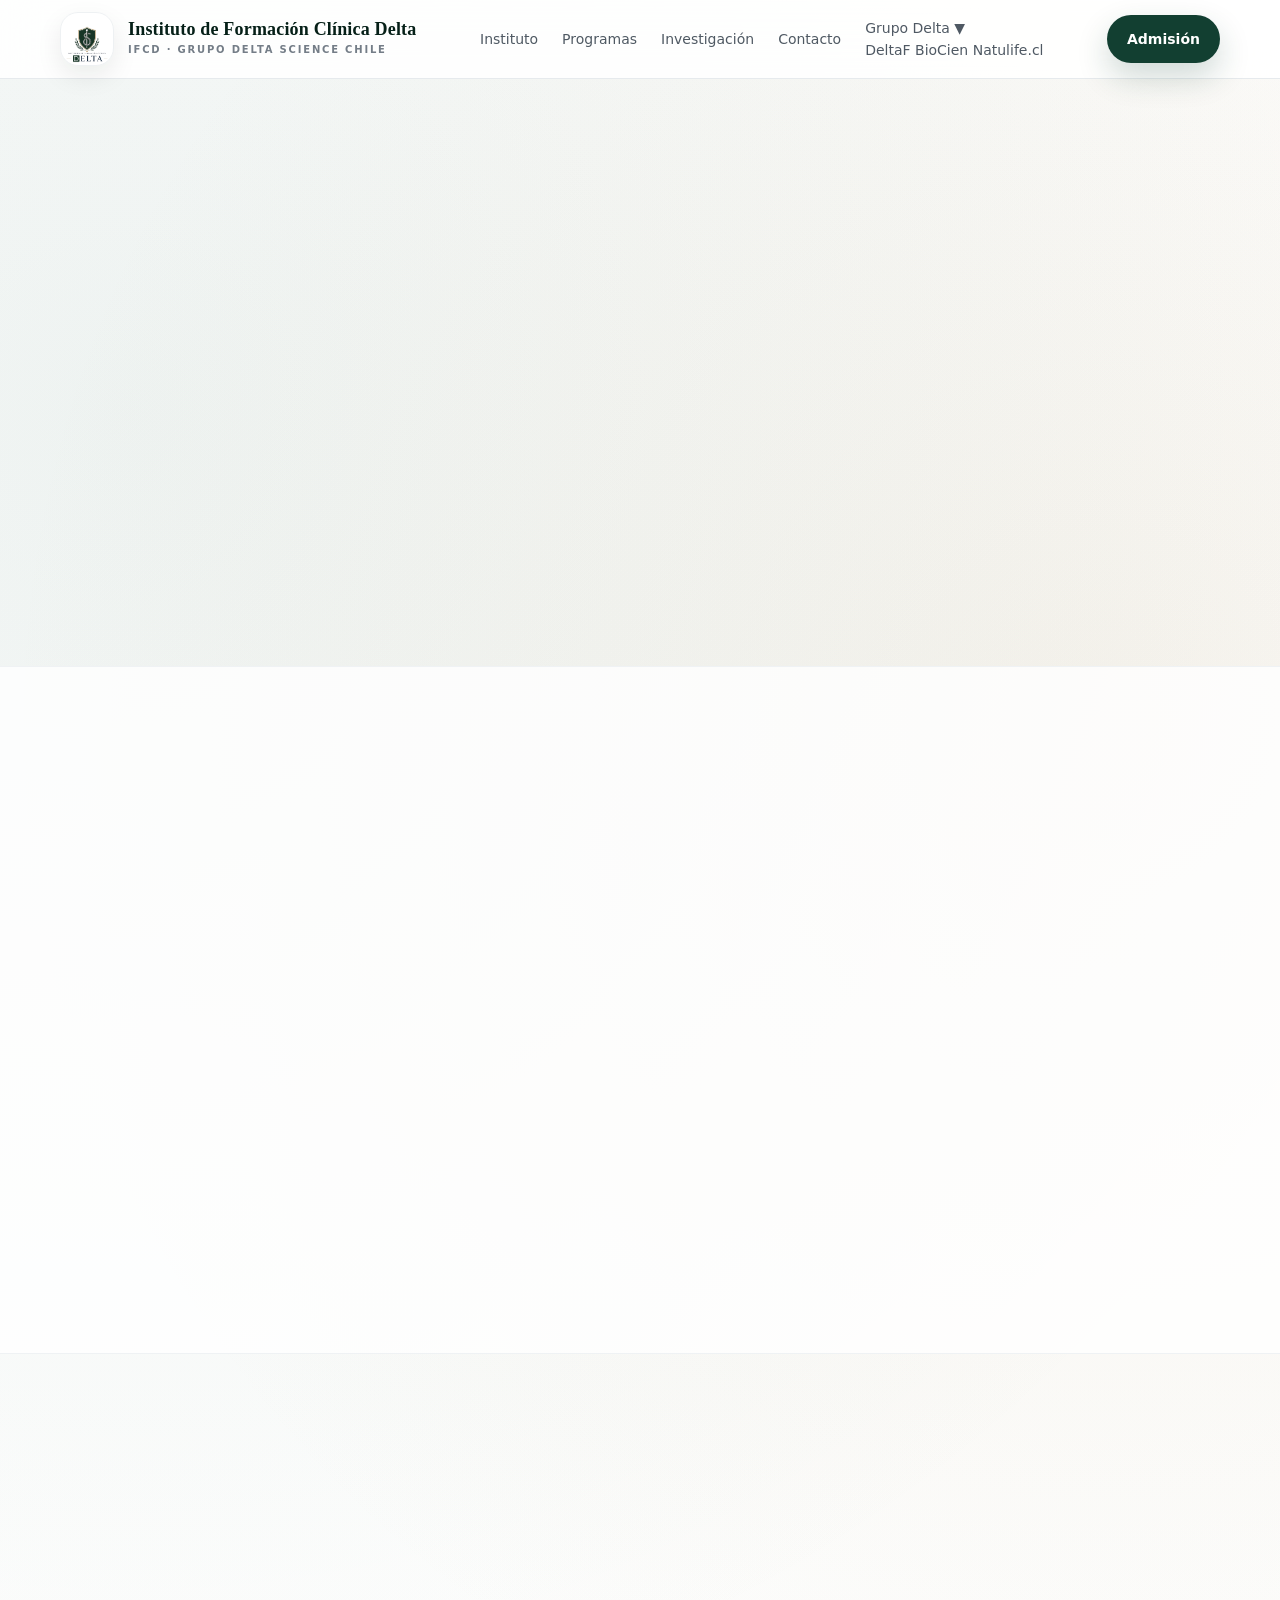
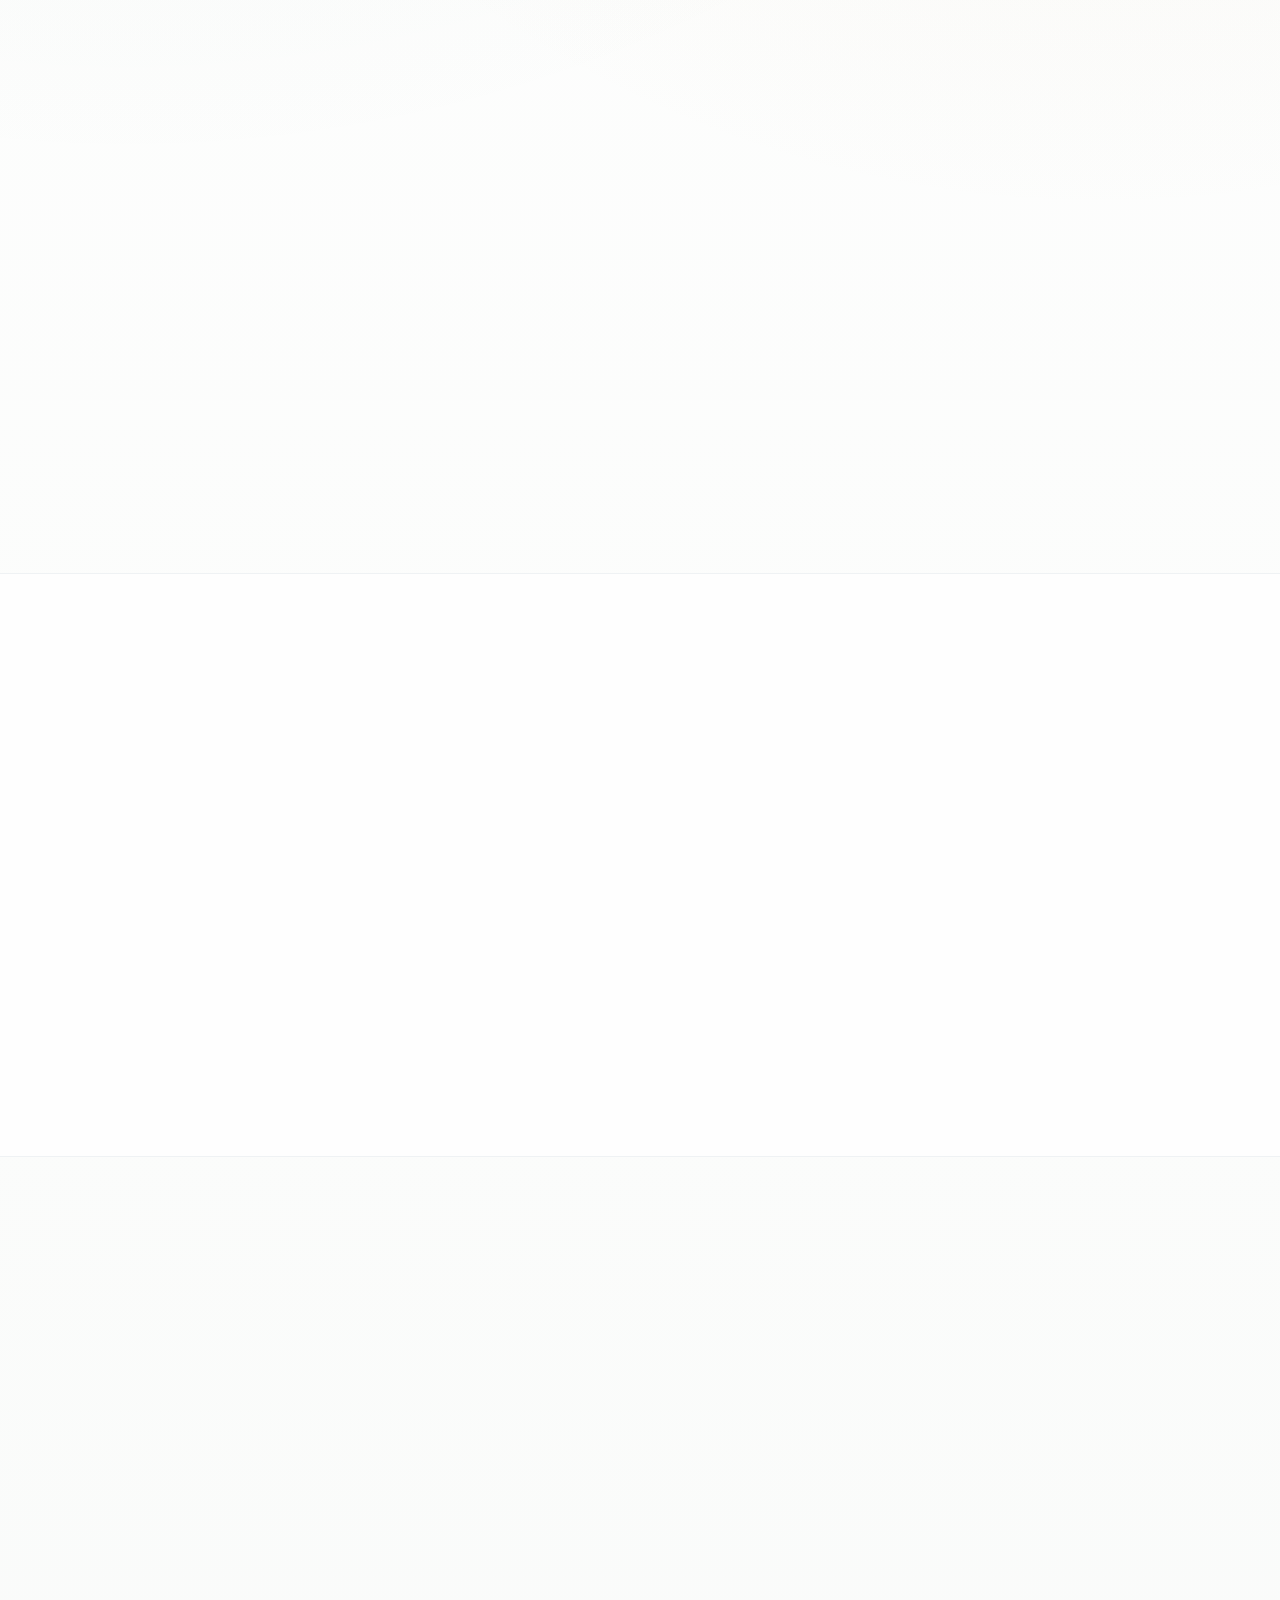
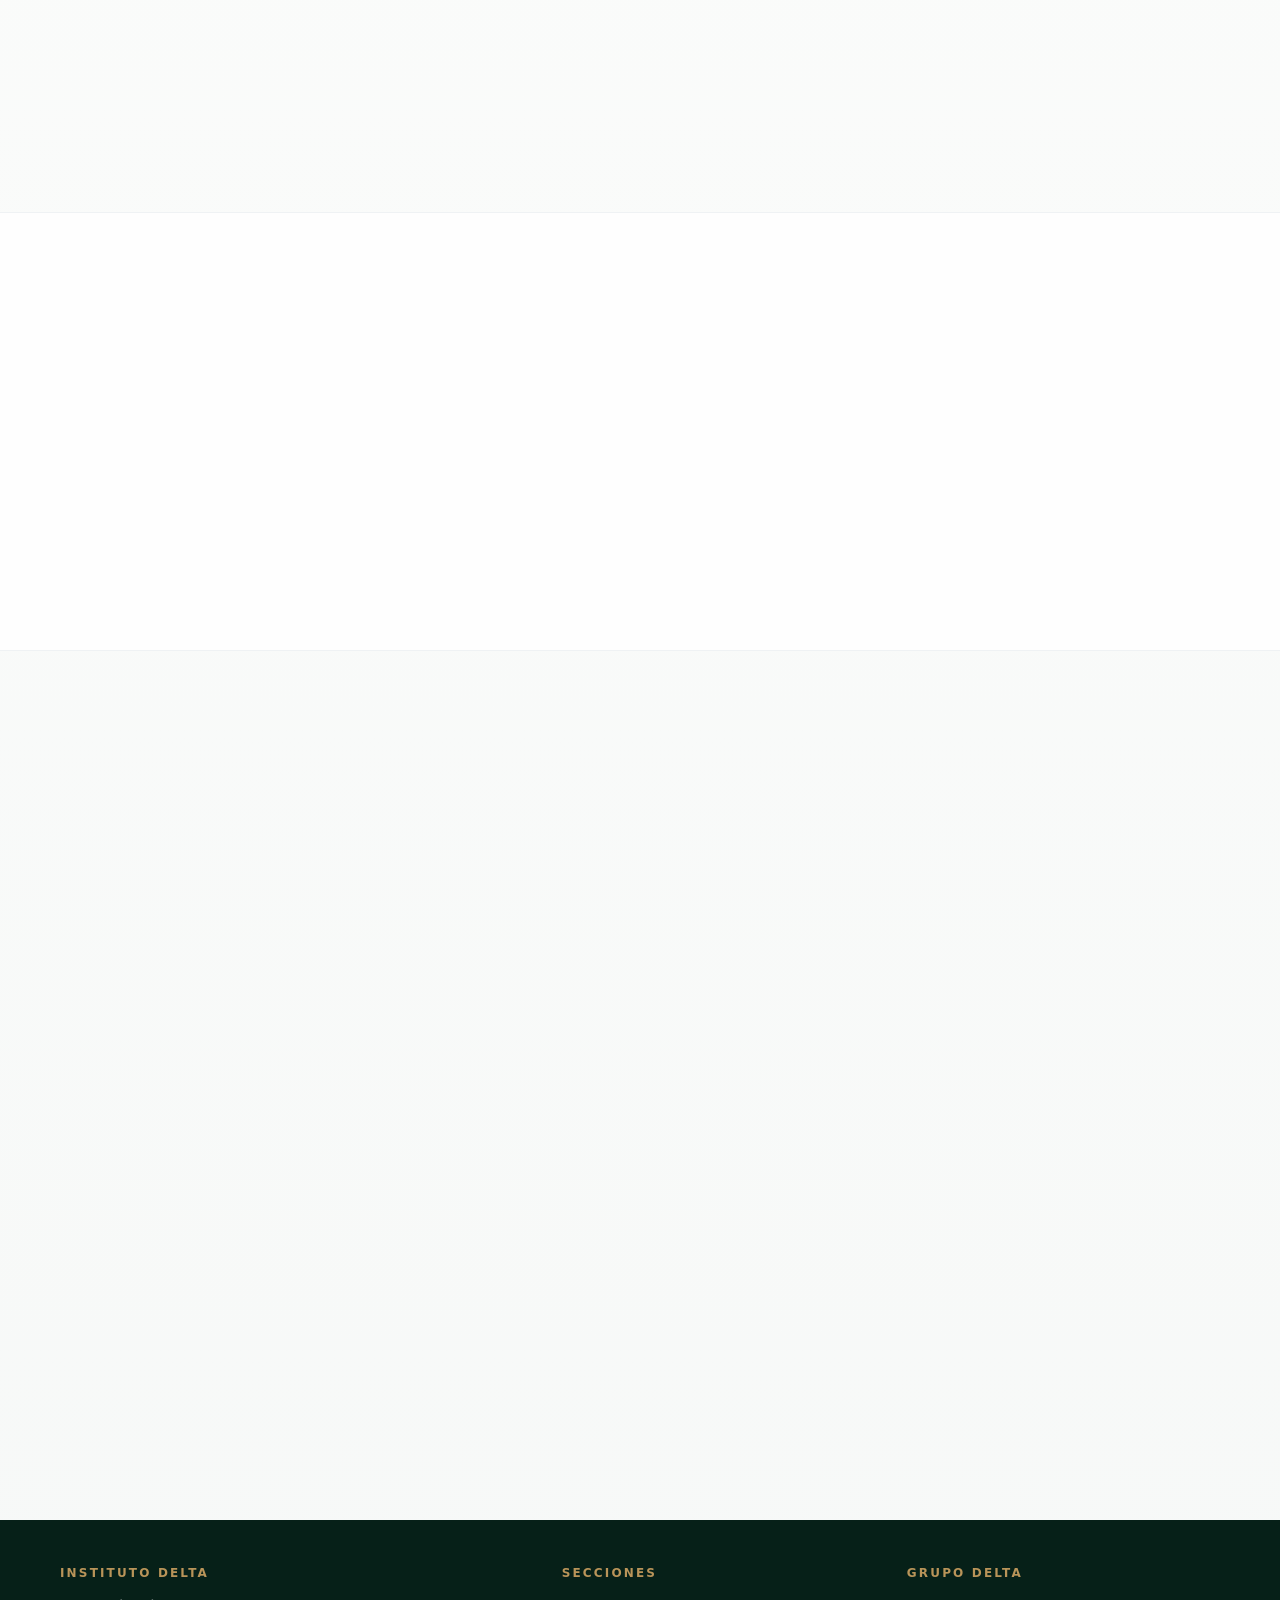
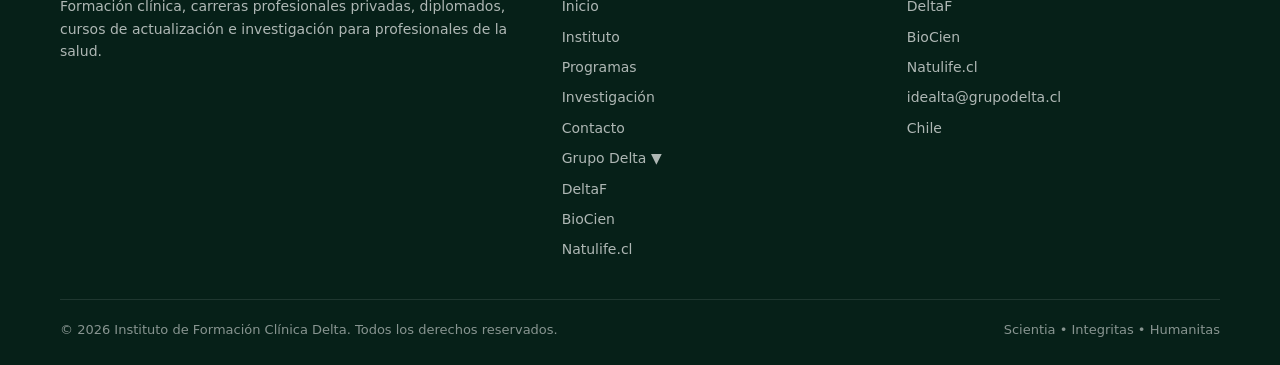
==== commit e494b2f4: "Update instituto.html" ====
--- a/instituto.html
+++ b/instituto.html
@@ -1,815 +1,1433 @@
 <!DOCTYPE html>
 <html lang="es">
-
 <head>
-
-<meta charset="UTF-8">
-<meta name="viewport" content="width=device-width, initial-scale=1.0">
-
-<title>Instituto | Instituto de Formación Clínica Delta</title>
-
-<link rel="stylesheet" href="style.css">
-
-
-<style>
-
-
-html,
-body{
-
-min-height:100%;
-margin:0;
-
-}
-
-
-body{
-
-display:flex;
-flex-direction:column;
-
-}
-
-
-main{
-
-flex:1;
-
-}
-
-
-/* HERO */
-
-.instituto-hero{
-
-background:#faf9f4;
-padding:90px 8%;
-text-align:center;
-
-}
-
-
-.eyebrow{
-
-color:#b37b00;
-letter-spacing:5px;
-font-size:13px;
-font-weight:bold;
-
-}
-
-
-.instituto-hero h1{
-
-font-family:Georgia,serif;
-font-size:55px;
-color:#063b2d;
-margin:25px 0;
-
-}
-
-
-.instituto-hero p{
-
-max-width:850px;
-margin:auto;
-color:#555;
-font-size:18px;
-line-height:1.7;
-
-}
-
-
-
-/* SECCIONES */
-
-
-.contenedor{
-
-width:85%;
-max-width:1200px;
-margin:auto;
-
-}
-
-
-.titulo{
-
-text-align:center;
-font-family:Georgia,serif;
-font-size:40px;
-color:#063b2d;
-margin:70px 0 40px;
-
-}
-
-
-.titulo:after{
-
-content:"";
-display:block;
-
-width:80px;
-height:3px;
-
-background:#c5962f;
-
-margin:20px auto;
-
-}
-
-
-
-/* PRESENTACION */
-
-
-.presentacion{
-
-text-align:center;
-max-width:900px;
-margin:auto;
-
-color:#555;
-line-height:1.8;
-font-size:17px;
-
-}
-
-
-
-
-/* MISION VISION */
-
-
-.grid-institucional{
-
-display:grid;
-
-grid-template-columns:repeat(2,1fr);
-
-gap:35px;
-
-margin-top:40px;
-
-}
-
-
-
-.card{
-
-background:white;
-
-border-radius:25px;
-
-padding:40px;
-
-box-shadow:
-0 10px 30px rgba(0,0,0,.08);
-
-}
-
-
-.card h2{
-
-font-family:Georgia,serif;
-
-color:#063b2d;
-
-font-size:30px;
-
-}
-
-
-.card p{
-
-color:#555;
-
-line-height:1.8;
-
-}
-
-
-
-/* LEMA */
-
-
-.lema{
-
-margin-top:70px;
-
-background:#063b2d;
-
-padding:70px 30px;
-
-text-align:center;
-
-color:white;
-
-}
-
-
-.lema h2{
-
-font-family:Georgia,serif;
-
-font-size:45px;
-
-margin-bottom:15px;
-
-}
-
-
-.lema p{
-
-font-size:20px;
-
-letter-spacing:3px;
-
-color:#d8b45a;
-
-}
-
-
-
-
-/* VALORES */
-
-
-.valores{
-
-display:grid;
-
-grid-template-columns:repeat(3,1fr);
-
-gap:30px;
-
-margin-bottom:70px;
-
-}
-
-
-.valor{
-
-background:white;
-
-border-radius:20px;
-
-padding:30px;
-
-box-shadow:
-0 8px 25px rgba(0,0,0,.07);
-
-}
-
-
-.valor h3{
-
-color:#063b2d;
-
-font-family:Georgia,serif;
-
-font-size:23px;
-
-}
-
-
-.valor p{
-
-color:#555;
-
-line-height:1.6;
-
-}
-
-
-
-
-@media(max-width:800px){
-
-
-.instituto-hero h1{
-
-font-size:38px;
-
-}
-
-
-.grid-institucional{
-
-grid-template-columns:1fr;
-
-}
-
-
-.valores{
-
-grid-template-columns:1fr;
-
-}
-
-
-.lema h2{
-
-font-size:32px;
-
-}
-
-
-}
-
-
-</style>
-
+  <meta charset="UTF-8" />
+  <meta name="viewport" content="width=device-width, initial-scale=1.0" />
+
+  <title>Instituto de Formación Clínica Delta | IFCD</title>
+
+  <meta name="description" content="Instituto de Formación Clínica Delta: formación clínica, carreras profesionales privadas, diplomados, cursos de actualización e investigación para profesionales de la salud." />
+  <meta name="keywords" content="Instituto de Formación Clínica Delta, IFCD, carreras profesionales privadas, diplomados salud, cursos actualización, investigación, naturopatía clínica, Chile" />
+  <meta name="author" content="Grupo Delta Science Chile" />
+
+  <meta property="og:title" content="Instituto de Formación Clínica Delta" />
+  <meta property="og:description" content="Formación clínica seria, aplicada e institucional para profesionales de la salud." />
+  <meta property="og:type" content="website" />
+  <meta property="og:url" content="https://grupodelta.cl" />
+
+  <style>
+    :root {
+      --green-950: #062018;
+      --green-900: #0b2a21;
+      --green-800: #123f31;
+      --green-700: #15563f;
+      --green-600: #19734f;
+      --green-100: #edf7f2;
+
+      --gold-700: #7e6437;
+      --gold-600: #9d7a3f;
+      --gold-500: #b99459;
+      --gold-100: #f5efe3;
+
+      --gray-900: #17191d;
+      --gray-700: #4f5963;
+      --gray-500: #747d87;
+      --gray-300: #dfe4e8;
+      --gray-200: #eef1f3;
+      --gray-100: #f8f9fa;
+      --white: #ffffff;
+
+      --shadow-soft: 0 22px 70px rgba(7, 25, 19, 0.11);
+      --shadow-card: 0 14px 42px rgba(7, 25, 19, 0.08);
+      --radius-xl: 32px;
+      --radius-lg: 24px;
+      --max: 1160px;
+    }
+
+    * {
+      box-sizing: border-box;
+      margin: 0;
+      padding: 0;
+    }
+
+    html {
+      scroll-behavior: smooth;
+    }
+
+    body {
+      min-height: 100vh;
+      font-family: ui-sans-serif, system-ui, -apple-system, BlinkMacSystemFont, "Segoe UI", sans-serif;
+      color: var(--gray-900);
+      background:
+        radial-gradient(circle at 10% 8%, rgba(21, 86, 63, 0.07), transparent 28%),
+        radial-gradient(circle at 86% 14%, rgba(185, 148, 89, 0.10), transparent 24%),
+        linear-gradient(180deg, #ffffff 0%, #fbfcfb 52%, #f6f8f7 100%);
+      line-height: 1.6;
+      overflow-x: hidden;
+    }
+
+    a {
+      color: inherit;
+      text-decoration: none;
+    }
+
+    img {
+      max-width: 100%;
+      display: block;
+    }
+
+    .container {
+      width: min(var(--max), calc(100% - 40px));
+      margin: 0 auto;
+    }
+
+    .topbar {
+      position: sticky;
+      top: 0;
+      z-index: 50;
+      background: rgba(255, 255, 255, 0.9);
+      border-bottom: 1px solid rgba(223, 228, 232, 0.76);
+      backdrop-filter: blur(18px);
+    }
+
+    .nav {
+      height: 78px;
+      display: flex;
+      align-items: center;
+      justify-content: space-between;
+      gap: 22px;
+    }
+
+    .brand {
+      display: flex;
+      align-items: center;
+      gap: 14px;
+      min-width: 0;
+    }
+
+    .brand-logo {
+      width: 54px;
+      height: 54px;
+      flex: 0 0 auto;
+      border-radius: 18px;
+      background: #ffffff;
+      border: 1px solid var(--gray-200);
+      display: grid;
+      place-items: center;
+      padding: 5px;
+      box-shadow: 0 10px 26px rgba(7, 25, 19, 0.08);
+      overflow: hidden;
+    }
+
+    .brand-logo img {
+      width: 100%;
+      height: 100%;
+      object-fit: contain;
+    }
+
+    .brand-text strong {
+      display: block;
+      font-family: Georgia, "Times New Roman", serif;
+      color: var(--green-950);
+      font-size: 18px;
+      line-height: 1.08;
+      letter-spacing: 0.01em;
+      white-space: nowrap;
+    }
+
+    .brand-text span {
+      display: block;
+      color: var(--gray-500);
+      font-size: 10px;
+      font-weight: 850;
+      letter-spacing: 0.18em;
+      text-transform: uppercase;
+      margin-top: 3px;
+    }
+
+    .nav-links {
+      display: flex;
+      align-items: center;
+      gap: 24px;
+      color: var(--gray-700);
+      font-size: 14px;
+      font-we
+
+ight: 750;
+    }
+
+    .nav-links a {
+      transition: 0.2s ease;
+    }
+
+    .nav-links a:hover {
+      color: var(--green-700);
+    }
+
+    .nav-actions {
+      display: flex;
+      align-items: center;
+      gap: 10px;
+    }
+
+    .btn {
+      display: inline-flex;
+      align-items: center;
+      justify-content: center;
+      gap: 9px;
+      min-height: 46px;
+      padding: 12px 19px;
+      border-radius: 999px;
+      border: 1px solid transparent;
+      font-weight: 850;
+      font-size: 14px;
+      cursor: pointer;
+      transition: 0.22s ease;
+      white-space: nowrap;
+    }
+
+    .btn-primary {
+      color: var(--white);
+      background: var(--green-800);
+      box-shadow: 0 14px 32px rgba(18, 63, 49, 0.20);
+    }
+
+    .btn-primary:hover {
+      background: var(--green-700);
+      transform: translateY(-2px);
+    }
+
+    .menu-btn {
+      display: none;
+      width: 44px;
+      height: 44px;
+      border-radius: 14px;
+      border: 1px solid var(--gray-300);
+      background: var(--white);
+      color: var(--green-950);
+      font-size: 23px;
+      cursor: pointer;
+    }
+
+    .mobile-menu {
+      display: none;
+      padding: 0 0 18px;
+    }
+
+    .mobile-menu a {
+      display: block;
+      padding: 12px 0;
+      border-top: 1px solid var(--gray-200);
+      color: var(--gray-700);
+      font-weight: 760;
+    }
+
+    .mobile-menu.open {
+      display: block;
+    }
+
+    .hero {
+      position: relative;
+      padding: 76px 0 74px;
+    }
+
+    .hero-grid {
+      display: grid;
+      grid-template-columns: 0.62fr 1.38fr;
+      gap: 34px;
+      align-items: center;
+    }
+
+    .hero-logo-panel {
+      position: relative;
+      border-radius: var(--radius-xl);
+      background:
+        linear-gradient(145deg, rgba(255,255,255,0.98), rgba(249,250,249,0.86));
+      border: 1px solid rgba(223, 228, 232, 0.88);
+      box-shadow: var(--shadow-soft);
+      padding: 28px;
+      min-height: 420px;
+      display: grid;
+      place-items: center;
+      overflow: hidden;
+    }
+
+    .hero-logo-panel::before {
+      content: "";
+      position: absolute;
+      inset: 18px;
+      border-radius: 26px;
+      border: 1px solid rgba(185, 148, 89, 0.22);
+      pointer-events: none;
+    }
+
+    .hero-logo-panel::after {
+      content: "";
+      position: absolute;
+      width: 260px;
+      height: 260px;
+      right: -110px;
+      bottom: -120px;
+      border-radius: 50%;
+      background: rgba(21, 86, 63, 0.08);
+      pointer-events: none;
+    }
+
+    .hero-logo-panel img {
+      position: relative;
+      z-index: 2;
+      width: min(76%, 285px);
+      height: auto;
+      object-fit: contain;
+      filter: drop-shadow(0 24px 38px rgba(7, 25, 19, 0.12));
+    }
+
+    /* Carrusel principal: SOLO 3 IMÁGENES */
+    .hero-carousel {
+      position: relative;
+      aspect-ratio: 16 / 9;
+      min-height: unset;
+      border-radius: var(--radius-xl);
+      overflow: hidden;
+      box-shadow: var(--shadow-soft);
+      border: 1px solid rgba(223, 228, 232, 0.88);
+      background: #ffffff;
+      isolation: isolate;
+    }
+
+    .slide {
+      position: absolute;
+      inset: 0;
+      opacity: 0;
+      visibility: hidden;
+      pointer-events: none;
+      transition: opacity 0.7s ease, visibility 0.7s ease;
+      background: #ffffff;
+    }
+
+    .slide.active {
+      opacity: 1;
+      visibility: visible;
+      pointer-events: auto;
+    }
+
+    .slide img {
+      width: 100%;
+      height: 100%;
+      object-fit: contain;
+      object-position: center;
+      display: block;
+      background: #ffffff;
+    }
+
+    .carousel-controls {
+      position: absolute;
+      left: 34px;
+      bottom: 26px;
+      z-index: 10;
+      display: flex;
+      align-items: center;
+      gap: 11px;
+      padding: 8px 10px;
+      border-radius: 999px;
+      background: rgba(6, 32, 24, 0.42);
+      backdrop-filter: blur(10px);
+    }
+
+    .dot {
+      width: 13px;
+      height: 13px;
+      border-radius: 999px;
+      border: 2px solid rgba(255, 255, 255, 0.82);
+      background: rgba(255, 2
+
+55, 255, 0.24);
+      cursor: pointer;
+      transition: 0.25s ease;
+    }
+
+    .dot.active {
+      width: 34px;
+      background: var(--gold-500);
+      border-color: var(--gold-500);
+    }
+
+    .carousel-arrow {
+      position: absolute;
+      top: 50%;
+      transform: translateY(-50%);
+      z-index: 10;
+      width: 42px;
+      height: 42px;
+      border: 1px solid rgba(255,255,255,0.42);
+      border-radius: 999px;
+      background: rgba(6, 32, 24, 0.35);
+      color: #fff;
+      backdrop-filter: blur(10px);
+      cursor: pointer;
+      display: grid;
+      place-items: center;
+      font-size: 22px;
+      transition: .22s ease;
+    }
+
+    .carousel-arrow:hover {
+      background: rgba(6, 32, 24, 0.55);
+    }
+
+    .carousel-arrow.prev { left: 18px; }
+    .carousel-arrow.next { right: 18px; }
+
+    .section {
+      padding: 82px 0;
+    }
+
+    .section.white {
+      background: rgba(255, 255, 255, 0.82);
+      border-top: 1px solid rgba(238, 241, 243, 0.9);
+      border-bottom: 1px solid rgba(238, 241, 243, 0.9);
+    }
+
+    .section-head {
+      max-width: 780px;
+      margin-bottom: 42px;
+    }
+
+    .section-head.center {
+      text-align: center;
+      margin-left: auto;
+      margin-right: auto;
+    }
+
+    .section-label {
+      color: var(--green-700);
+      font-size: 12px;
+      font-weight: 950;
+      letter-spacing: 0.22em;
+      text-transform: uppercase;
+      margin-bottom: 12px;
+    }
+
+    .section-title {
+      color: var(--green-950);
+      font-family: Georgia, "Times New Roman", serif;
+      font-size: clamp(34px, 4.5vw, 54px);
+      font-weight: 500;
+      line-height: 1.08;
+      letter-spacing: -0.02em;
+      margin-bottom: 14px;
+    }
+
+    .section-subtitle {
+      color: #64707a;
+      font-size: 17px;
+    }
+
+    .cards-3 {
+      display: grid;
+      grid-template-columns: repeat(3, 1fr);
+      gap: 22px;
+    }
+
+    .info-card {
+      background: var(--white);
+      border: 1px solid rgba(223, 228, 232, 0.88);
+      border-radius: var(--radius-lg);
+      padding: 30px;
+      box-shadow: var(--shadow-card);
+      min-height: 100%;
+    }
+
+    .icon {
+      width: 50px;
+      height: 50px;
+      border-radius: 16px;
+      display: grid;
+      place-items: center;
+      background: var(--green-100);
+      color: var(--green-800);
+      font-size: 24px;
+      margin-bottom: 18px;
+    }
+
+    .info-card h3 {
+      color: var(--green-950);
+      font-size: 21px;
+      line-height: 1.18;
+      margin-bottom: 10px;
+    }
+
+    .info-card p {
+      color: var(--gray-500);
+      font-size: 15px;
+    }
+
+    .program-layout {
+      display: grid;
+      grid-template-columns: 0.9fr 1.1fr;
+      gap: 34px;
+      align-items: start;
+    }
+
+    .program-panel {
+      position: sticky;
+      top: 110px;
+      border-radius: var(--radius-xl);
+      background:
+        linear-gradient(145deg, var(--green-950), var(--green-800));
+      color: var(--white);
+      padding: 38px;
+      box-shadow: var(--shadow-soft);
+      overflow: hidden;
+    }
+
+    .program-panel::after {
+      content: "";
+      position: absolute;
+      right: -80px;
+      bottom: -80px;
+      width: 220px;
+      height: 220px;
+      border-radius: 50%;
+      border: 1px solid rgba(185, 148, 89, 0.38);
+    }
+
+    .program-panel .section-label {
+      color: var(--gold-500);
+    }
+
+    .program-panel h2 {
+      position: relative;
+      z-index: 2;
+      font-family: Georgia, "Times New Roman", serif;
+      font-size: clamp(34px, 4vw, 52px);
+      font-weight: 500;
+      line-height: 1.08;
+      margin-bottom: 16px;
+    }
+
+    .program-panel p {
+      position: relative;
+      z-index: 2;
+      color: rgba(255, 255, 255, 0.76);
+      font-size: 17px;
+    }
+
+    .program-list {
+      display: grid;
+      gap: 14px;
+    }
+
+    .program-item {
+      display: grid;
+      grid-template-columns: auto 1fr;
+      gap: 16px;
+      padding: 20px;
+      border-radius: 20px;
+      background: var(--white);
+      border: 1px solid rgba(223, 228, 232, 0.88);
+      box-sha
+
+dow: 0 10px 30px rgba(7, 25, 19, 0.05);
+    }
+
+    .program-number {
+      width: 42px;
+      height: 42px;
+      border-radius: 14px;
+      background: var(--gold-100);
+      color: var(--gold-700);
+      display: grid;
+      place-items: center;
+      font-weight: 950;
+    }
+
+    .program-item strong {
+      display: block;
+      color: var(--green-950);
+      margin-bottom: 4px;
+      font-size: 17px;
+    }
+
+    .program-item span {
+      color: var(--gray-500);
+      font-size: 14px;
+    }
+
+    .note {
+      display: block;
+      margin-top: 10px;
+      padding: 12px 14px;
+      border-radius: 14px;
+      background: var(--green-100);
+      color: var(--green-900);
+      font-size: 13px;
+      font-weight: 750;
+      line-height: 1.45;
+    }
+
+    .wide-card {
+      border-radius: var(--radius-xl);
+      background: var(--white);
+      border: 1px solid rgba(223, 228, 232, 0.88);
+      box-shadow: var(--shadow-soft);
+      padding: 38px;
+    }
+
+    .audience-grid {
+      display: flex;
+      flex-wrap: wrap;
+      gap: 11px;
+      justify-content: center;
+      margin-top: 24px;
+    }
+
+    .audience-grid span {
+      padding: 11px 15px;
+      border-radius: 999px;
+      background: var(--green-100);
+      color: var(--green-800);
+      font-size: 14px;
+      font-weight: 850;
+    }
+
+    .research-grid {
+      display: grid;
+      grid-template-columns: repeat(4, 1fr);
+      gap: 18px;
+    }
+
+    .research {
+      background: var(--white);
+      border: 1px solid rgba(223, 228, 232, 0.88);
+      border-radius: 22px;
+      padding: 24px;
+      box-shadow: 0 10px 30px rgba(7, 25, 19, 0.05);
+    }
+
+    .research small {
+      display: block;
+      color: var(--gold-700);
+      font-size: 11px;
+      font-weight: 950;
+      letter-spacing: 0.16em;
+      text-transform: uppercase;
+      margin-bottom: 10px;
+    }
+
+    .research strong {
+      display: block;
+      color: var(--green-950);
+      font-size: 18px;
+      margin-bottom: 8px;
+    }
+
+    .research p {
+      color: var(--gray-500);
+      font-size: 14px;
+    }
+
+    .cta {
+      border-radius: var(--radius-xl);
+      background:
+        radial-gradient(circle at 88% 12%, rgba(185, 148, 89, 0.26), transparent 28%),
+        linear-gradient(135deg, var(--green-950), var(--green-800));
+      color: var(--white);
+      padding: 48px;
+      display: grid;
+      grid-template-columns: 1fr auto;
+      align-items: center;
+      gap: 24px;
+      box-shadow: var(--shadow-soft);
+      overflow: hidden;
+    }
+
+    .cta h2 {
+      font-family: Georgia, "Times New Roman", serif;
+      font-size: clamp(34px, 4vw, 52px);
+      font-weight: 500;
+      line-height: 1.08;
+      margin-bottom: 12px;
+    }
+
+    .cta p {
+      color: rgba(255, 255, 255, 0.76);
+      max-width: 720px;
+      font-size: 17px;
+    }
+
+    .contact-grid {
+      display: grid;
+      grid-template-columns: 0.92fr 1.08fr;
+      gap: 24px;
+      align-items: start;
+    }
+
+    .contact-box,
+    .contact-form {
+      background: var(--white);
+      border: 1px solid rgba(223, 228, 232, 0.88);
+      border-radius: var(--radius-lg);
+      padding: 30px;
+      box-shadow: var(--shadow-card);
+    }
+
+    .contact-box h3,
+    .contact-form h3 {
+      color: var(--green-950);
+      font-family: Georgia, "Times New Roman", serif;
+      font-size: 30px;
+      font-weight: 500;
+      margin-bottom: 12px;
+    }
+
+    .contact-box p {
+      color: var(--gray-500);
+      margin-bottom: 20px;
+    }
+
+    .contact-list {
+      display: grid;
+      gap: 13px;
+    }
+
+    .contact-item {
+      display: flex;
+      gap: 12px;
+      align-items: flex-start;
+      color: var(--gray-700);
+      font-weight: 700;
+    }
+
+    .contact-item span {
+      width: 36px;
+      height: 36px;
+      display: grid;
+      place-items: center;
+      border-radius: 12px;
+      background: var(--green-100);
+      color: var(--green-800);
+      flex: 0 0 auto;
+    }
+
+    .form-row {
+      display: grid;
+      grid-template-columns: repeat(2, 1fr);
+      gap: 14px
+
+;
+    }
+
+    .field {
+      display: grid;
+      gap: 7px;
+      margin-bottom: 14px;
+    }
+
+    .field label {
+      color: var(--gray-700);
+      font-size: 13px;
+      font-weight: 850;
+    }
+
+    .field input,
+    .field select,
+    .field textarea {
+      width: 100%;
+      border: 1px solid var(--gray-300);
+      border-radius: 14px;
+      padding: 14px 15px;
+      font: inherit;
+      outline: none;
+      background: var(--gray-100);
+      transition: 0.2s ease;
+    }
+
+    .field textarea {
+      min-height: 128px;
+      resize: vertical;
+    }
+
+    .field input:focus,
+    .field select:focus,
+    .field textarea:focus {
+      border-color: var(--green-600);
+      box-shadow: 0 0 0 4px rgba(25, 115, 79, 0.11);
+      background: var(--white);
+    }
+
+    footer {
+      background: var(--green-950);
+      color: var(--white);
+      padding: 44px 0 24px;
+    }
+
+    .footer-grid {
+      display: grid;
+      grid-template-columns: 1.2fr 0.8fr 0.8fr;
+      gap: 32px;
+      margin-bottom: 30px;
+    }
+
+    footer h4 {
+      color: var(--gold-500);
+      font-size: 12px;
+      text-transform: uppercase;
+      letter-spacing: 0.18em;
+      margin-bottom: 12px;
+    }
+
+    footer p,
+    footer a {
+      color: rgba(255, 255, 255, 0.68);
+      font-size: 14px;
+    }
+
+    footer a {
+      display: block;
+      margin-bottom: 8px;
+      transition: 0.2s ease;
+    }
+
+    footer a:hover {
+      color: var(--white);
+    }
+
+    .footer-bottom {
+      padding-top: 20px;
+      border-top: 1px solid rgba(255, 255, 255, 0.10);
+      color: rgba(255, 255, 255, 0.52);
+      display: flex;
+      justify-content: space-between;
+      gap: 14px;
+      flex-wrap: wrap;
+      font-size: 13px;
+    }
+
+    .reveal {
+      opacity: 0;
+      transform: translateY(18px);
+      transition: 0.65s ease;
+    }
+
+    .reveal.visible {
+      opacity: 1;
+      transform: translateY(0);
+    }
+
+    @media (max-width: 1020px) {
+      .nav-links,
+      .nav-actions .btn-primary {
+        display: none;
+      }
+
+      .menu-btn {
+        display: inline-grid;
+        place-items: center;
+      }
+
+      .hero-grid,
+      .program-layout,
+      .contact-grid,
+      .cta {
+        grid-template-columns: 1fr;
+      }
+
+      .hero-logo-panel {
+        min-height: 360px;
+      }
+
+      .hero-carousel {
+        aspect-ratio: 16 / 9;
+        min-height: unset;
+      }
+
+      .program-panel {
+        position: relative;
+        top: auto;
+      }
+
+      .cards-3,
+      .research-grid,
+      .footer-grid {
+        grid-template-columns: repeat(2, 1fr);
+      }
+
+      .cta .btn {
+        width: fit-content;
+      }
+    }
+
+    @media (max-width: 680px) {
+      .container {
+        width: min(100% - 28px, var(--max));
+      }
+
+      .nav {
+        height: 72px;
+      }
+
+      .brand-logo {
+        width: 46px;
+        height: 46px;
+        border-radius: 15px;
+      }
+
+      .brand-text strong {
+        font-size: 14px;
+        white-space: normal;
+      }
+
+      .brand-text span {
+        font-size: 9px;
+      }
+
+      .hero {
+        padding: 46px 0 58px;
+      }
+
+      .hero-grid {
+        gap: 22px;
+      }
+
+      .hero-logo-panel {
+        min-height: 260px;
+        padding: 22px;
+      }
+
+      .hero-logo-panel img {
+        width: min(72%, 215px);
+      }
+
+      .hero-carousel {
+        aspect-ratio: 16 / 9;
+        min-height: unset;
+      }
+
+      .slide img {
+        object-fit: contain;
+        background: #ffffff;
+      }
+
+      .carousel-controls {
+        left: 24px;
+        bottom: 24px;
+      }
+
+      .carousel-arrow {
+        display: none;
+      }
+
+      .section {
+        padding: 62px 0;
+      }
+
+      .cards-3,
+      .research-grid,
+      .footer-grid,
+      .form-row {
+        grid-template-columns: 1fr;
+      }
+
+      .program-panel,
+      .wide-card,
+      .cta,
+      .contact-box,
+      .contact-form {
+        padding: 26px;
+      }
+
+      .footer-bottom {
+        display: block;
+      }
+
+      .footer-bottom div + div {
+        margin-top: 8px;
+      }
+   
+
+ }
+  </style>
 </head>
 
-
 <body>
-
-
-
-<header class="site-header">
-
-
-<div class="container header-inner">
-
-
-<a class="brand" href="index.html">
-
-
-<img src="img/logo-ifcd.png">
-
-
-<div class="brand-copy">
-
-<strong>
-Instituto de Formación
-</strong>
-
-<span>
-Clínica Delta
-</span>
-
-
+  <header class="topbar">
+    <div class="container">
+      <nav class="nav" aria-label="Navegación principal">
+        <a href="#inicio" class="brand" aria-label="Instituto de Formación Clínica Delta">
+          <div class="brand-logo">
+            <img src="img/logo-ifcd.png" alt="Logo Instituto de Formación Clínica Delta" onerror="this.style.display='none';" />
+          </div>
+          <div class="brand-text">
+            <strong>Instituto de Formación Clínica Delta</strong>
+            <span>IFCD · Grupo Delta Science Chile</span>
+          </div>
+        </a>
+
+        <div class="nav-links">
+          <a href="#instituto">Instituto</a>
+          <a href="#programas">Programas</a>
+          <a href="#investigacion">Investigación</a>
+          <a href="#contacto">Contacto</a>
+<div class="nav-dropdown">
+  <a href="#">Grupo Delta ▼</a>
+  <div class="dropdown-content">
+    <a href="https://deltaf.site" target="_blank">DeltaF</a>
+    <a href="biocien.html">BioCien</a>
+    <a href="https://natulife.cl" target="_blank">Natulife.cl</a>
+  </div>
 </div>
-
-
-</a>
-
-
-
-<nav class="main-nav">
-
-
-<a href="instituto.html">
-Instituto
-</a>
-
-
-<a href="programas.html">
-Programas
-</a>
-
-
-<a href="#">
-Investigación
-</a>
-
-
-<a href="#">
-Docencia
-</a>
-
-
-<a href="#contacto">
-Contacto
-</a>
-
-
-<a class="admission-btn">
-
-Admisión
-
-</a>
-
-
-</nav>
-
-
-
+        </div>
+
+        <div class="nav-actions">
+          <a class="btn btn-primary" href="#contacto">Admisión</a>
+          <button class="menu-btn" id="menuBtn" aria-label="Abrir menú">☰</button>
+        </div>
+      </nav>
+
+      <div class="mobile-menu" id="mobileMenu">
+        <a href="#instituto">Instituto</a>
+        <a href="#programas">Programas</a>
+        <a href="#investigacion">Investigación</a>
+        <a href="#contacto">Contacto</a>
+<div class="nav-dropdown">
+  <a href="#">Grupo Delta ▼</a>
+  <div class="dropdown-content">
+    <a href="https://deltaf.site" target="_blank">DeltaF</a>
+    <a href="biocien.html">BioCien</a>
+    <a href="https://natulife.cl" target="_blank">Natulife.cl</a>
+  </div>
 </div>
-
-
-</header>
-
-
-
-
-
-<main>
-
-
-
-
-<section class="instituto-hero">
-
-
-<div class="eyebrow">
-
-SCIENTIA · INTEGRITAS · HUMANITAS
-
+        <div class="grupo-delta-menu">Grupo Delta ▼<br>DeltaF<br>BioCien<br>Natulife.cl</div>
+      </div>
+    </div>
+  </header>
+
+  <main>
+    <section class="hero" id="inicio">
+      <div class="container hero-grid">
+        <aside class="hero-logo-panel reveal" aria-label="Logo institucional">
+          <img src="img/logo-ifcd.png" alt="Instituto de Formación Clínica Delta" />
+        </aside>
+
+        <section class="hero-carousel reveal" aria-label="Programas destacados">
+          <article class="slide active">
+            <img src="img/slide-segunda-titulacion.PNG" alt="Segunda Titulación en 3 Semestres" loading="eager" />
+          </article>
+
+          <article class="slide">
+            <img src="img/slide-ortomolecular.PNG" alt="Diplomado de Medicina Ortomolecular" loading="lazy" />
+          </article>
+
+          <article class="slide">
+            <img src="img/slide-carrera.PNG" alt="Carrera Profesional de Naturopatía de 8 Semestres" loading="lazy" />
+          </article>
+
+          <button class="carousel-arrow prev" type="button" aria-label="Slide anterior">‹</button>
+          <button class="carousel-arrow next" type="button" aria-label="Slide siguiente">›</button>
+
+          <div class="carousel-controls" aria-label="Controles de carrusel">
+            <button class="dot active" type="button" aria-label="Ver slide 1"></button>
+            <button class="dot" type="button" aria-label="Ver slide 2"></button>
+            <button class="dot" type="button" aria-label="Ver slide 3"></button>
+          </div>
+        </section>
+      </div>
+    </section>
+
+    <section class="section white" id="instituto">
+      <div class="container">
+        <div class="section-head center reveal">
+          <div class="section-label">El instituto</div>
+          <h2 class="section-title">Una propuesta académica sobria, clínica e institucional.</h2>
+          <p class="section-subtitle">
+            El Instituto de Formación Clínica Delta desarrolla programas de formación orientados a profesionales vinculados al área de la salud, integrando fundamentos biomédicos, razonamiento clínico, análisis de casos, evidencia y responsabilidad profesion
+
+al.
+          </p>
+        </div>
+
+        <div class="cards-3">
+          <article class="info-card reveal">
+            <div class="icon">🎓</div>
+            <h3>Formación estructurada</h3>
+            <p>Programas organizados por módulos, objetivos de aprendizaje, evaluaciones y progresión académica clara.</p>
+          </article>
+
+          <article class="info-card reveal">
+            <div class="icon">⚕</div>
+            <h3>Criterio clínico</h3>
+            <p>Contenidos orientados a semiología, fisiopatología, terapéutica, razonamiento clínico y análisis aplicado.</p>
+          </article>
+
+          <article class="info-card reveal">
+            <div class="icon">◇</div>
+            <h3>Ética profesional</h3>
+            <p>Formación prudente, responsable y respetuosa de los límites normativos y del rol de cada disciplina.</p>
+          </article>
+        </div>
+      </div>
+    </section>
+
+    <section class="section" id="programas">
+      <div class="container program-layout">
+        <div class="program-panel reveal">
+          <div class="section-label">Oferta formativa</div>
+          <h2>Programas para fortalecer la práctica profesional.</h2>
+          <p>
+            La estructura académica del instituto contempla carreras profesionales privadas, diplomados, cursos de actualización e investigación aplicada.
+          </p>
+        </div>
+
+        <div class="program-list">
+          <div class="program-item reveal">
+            <div class="program-number">01</div>
+            <div>
+              <strong>Carreras Profesionales</strong>
+              <span>Formación orientada a fundamentos, evidencia, aplicación responsable y análisis de herramientas complementarias.</span>
+              <span class="note">Son programas privados. Para el ejercicio profesional o reconocimiento sanitario, cuando corresponda, se requiere cumplir la normativa vigente y aprobar el examen ante MINSAL / autoridad sanitaria competente.</span>
+            </div>
+          </div>
+
+          <div class="program-item reveal">
+            <div class="program-number">02</div>
+            <div>
+              <strong>Diplomados</strong>
+              <span>Programas extensos con estructura académica, módulos progresivos y evaluación final.</span>
+            </div>
+          </div>
+
+          <div class="program-item reveal">
+            <div class="program-number">03</div>
+            <div>
+              <strong>Cursos de Actualización</strong>
+              <span>Instancias específicas para profundizar temas clínicos, fisiopatológicos, terapéuticos o regulatorios.</span>
+            </div>
+          </div>
+
+          <div class="program-item reveal">
+            <div class="program-number">04</div>
+            <div>
+              <strong>Investigación</strong>
+              <span>Contenidos para lectura crítica, búsqueda bibliográfica, documentación académica y comunicación científica.</span>
+            </div>
+          </div>
+        </div>
+      </div>
+    </section>
+
+    <section class="section white">
+      <div class="container">
+        <div class="wide-card reveal">
+          <div class="section-head center" style="margin-bottom: 0;">
+            <div class="section-label">Dirigido a</div>
+            <h2 class="section-title">Profesionales y estudiantes avanzados del área de la salud.</h2>
+            <p class="section-subtitle">
+              Programas pensados para quienes requieren lenguaje clínico, herramientas aplicadas y formación compatible con el ejercicio profesional responsable.
+            </p>
+
+            <div class="audience-grid">
+              <span>Enfermería</span>
+              <span>Nutrición</span>
+              <span>Kinesiología</span>
+              <span>Química y Farmacia</span>
+              <span>Tecnología Médica</span>
+              <span>Acupuntura</span>
+              <span>Naturopatía</span>
+              <span>Otras áreas de salud</span>
+            </div>
+          </div>
+        </div>
+      </div>
+  
+
+  </section>
+
+    <section class="section" id="investigacion">
+      <div class="container">
+        <div class="section-head center reveal">
+          <div class="section-label">Investigación</div>
+          <h2 class="section-title">Lectura crítica, evidencia y documentación académica.</h2>
+          <p class="section-subtitle">
+            El eje de investigación busca fortalecer la capacidad de analizar información científica, fundamentar decisiones y comunicar contenidos clínicos con responsabilidad.
+          </p>
+        </div>
+
+        <div class="research-grid">
+          <article class="research reveal">
+            <small>01</small>
+            <strong>Lectura crítica</strong>
+            <p>Análisis de artículos, niveles de evidencia, sesgos, resultados y aplicabilidad clínica.</p>
+          </article>
+
+          <article class="research reveal">
+            <small>02</small>
+            <strong>Búsqueda bibliográfica</strong>
+            <p>Uso de fuentes académicas, bases de datos, palabras clave y criterios de selección documental.</p>
+          </article>
+
+          <article class="research reveal">
+            <small>03</small>
+            <strong>Documentación académica</strong>
+            <p>Organización de referencias, informes, fichas técnicas, revisión de literatura y síntesis clínica.</p>
+          </article>
+
+          <article class="research reveal">
+            <small>04</small>
+            <strong>Comunicación científica</strong>
+            <p>Elaboración de contenidos educativos, presentaciones, resúmenes y divulgación responsable.</p>
+          </article>
+        </div>
+      </div>
+    </section>
+
+    <section class="section white">
+      <div class="container">
+        <div class="cta reveal">
+          <div>
+            <h2>Solicita información académica o institucional.</h2>
+            <p>
+              Escríbenos para consultar por carreras, diplomados, cursos de actualización, investigación, próximas fechas, certificaciones o alianzas académicas.
+            </p>
+          </div>
+          <a class="btn btn-primary" href="#contacto">Ir a contacto</a>
+        </div>
+      </div>
+    </section>
+
+    <section class="section" id="contacto">
+      <div class="container">
+        <div class="section-head center reveal">
+          <div class="section-label">Contacto</div>
+          <h2 class="section-title">Comunícate con el Instituto Delta</h2>
+          <p class="section-subtitle">Para admisión, programas, certificaciones, alianzas o consultas institucionales.</p>
+        </div>
+
+        <div class="contact-grid">
+          <div class="contact-box reveal">
+            <h3>Información institucional</h3>
+            <p>
+              El formulario abrirá tu aplicación de correo. También puedes escribir directamente al correo institucional.
+            </p>
+
+            <div class="contact-list">
+              <div class="contact-item">
+                <span>✉</span>
+                <div>
+                  <strong>Correo</strong><br />
+                  <a href="mailto:idealta@grupodelta.cl">idealta@grupodelta.cl</a>
+                </div>
+              </div>
+
+              <div class="contact-item">
+                <span>⌖</span>
+                <div>
+                  <strong>Ubicación</strong><br />
+                  Chile
+                </div>
+              </div>
+
+              <div class="contact-item">
+                <span>Δ</span>
+                <div>
+                  <strong>Grupo institucional</strong><br />
+                  Grupo Delta Science Chile
+                </div>
+              </div>
+            </div>
+          </div>
+
+          <form class="contact-form reveal" action="mailto:idealta@grupodelta.cl" method="post" enctype="text/plain">
+            <h3>Enviar consulta</h3>
+
+            <div class="form-row">
+              <div class="field">
+                <label for="nombre">Nombre</label>
+                <input id="nombre" name="Nombre" type="text" placeholder="Tu nomb
+
+re" required />
+              </div>
+
+              <div class="field">
+                <label for="email">Correo</label>
+                <input id="email" name="Correo" type="email" placeholder="tu@email.com" required />
+              </div>
+            </div>
+
+            <div class="form-row">
+              <div class="field">
+                <label for="telefono">Teléfono</label>
+                <input id="telefono" name="Telefono" type="text" placeholder="+56 9 ..." />
+              </div>
+
+              <div class="field">
+                <label for="interes">Área de interés</label>
+                <select id="interes" name="Interes">
+                  <option value="Información general">Información general</option>
+                  <option value="Carreras Profesionales">Carreras Profesionales</option>
+                  <option value="Diplomados">Diplomados</option>
+                  <option value="Cursos de Actualización">Cursos de Actualización</option>
+                  <option value="Investigación">Investigación</option>
+                  <option value="Alianza institucional">Alianza institucional</option>
+                  <option value="Otra consulta">Otra consulta</option>
+                </select>
+              </div>
+            </div>
+
+            <div class="field">
+              <label for="mensaje">Mensaje</label>
+              <textarea id="mensaje" name="Mensaje" placeholder="Escribe tu consulta aquí..." required></textarea>
+            </div>
+
+            <button class="btn btn-primary" type="submit">Enviar mensaje</button>
+          </form>
+        </div>
+      </div>
+    </section>
+  </main>
+
+  <footer>
+    <div class="container">
+      <div class="footer-grid">
+        <div>
+          <h4>Instituto Delta</h4>
+          <p>Formación clínica, carreras profesionales privadas, diplomados, cursos de actualización e investigación para profesionales de la salud.</p>
+        </div>
+
+        <div>
+          <h4>Secciones</h4>
+          <a href="#inicio">Inicio</a>
+          <a href="#instituto">Instituto</a>
+          <a href="#programas">Programas</a>
+          <a href="#investigacion">Investigación</a>
+          <a href="#contacto">Contacto</a>
+<div class="nav-dropdown">
+  <a href="#">Grupo Delta ▼</a>
+  <div class="dropdown-content">
+    <a href="https://deltaf.site" target="_blank">DeltaF</a>
+    <a href="biocien.html">BioCien</a>
+    <a href="https://natulife.cl" target="_blank">Natulife.cl</a>
+  </div>
 </div>
-
-
-<h1>
-
-Instituto de Formación Clínica Delta
-
-</h1>
-
-
-<p>
-
-Una institución orientada a la formación profesional
-continua, integrando conocimiento científico,
-práctica clínica, innovación y una visión humanista
-de la salud.
-
-</p>
-
-
-</section>
-
-
-
-
-
-
-<section class="contenedor">
-
-
-<h2 class="titulo">
-
-Nuestra Institución
-
-</h2>
-
-
-<p class="presentacion">
-
-El Instituto de Formación Clínica Delta nace con el propósito
-de contribuir al desarrollo de profesionales capaces de
-enfrentar los desafíos actuales de la salud, mediante programas
-académicos de calidad que integran ciencia, experiencia clínica
-y compromiso humano.
-
-Nuestra propuesta formativa busca entregar herramientas
-actualizadas, aplicables y pertinentes para favorecer el
-crecimiento profesional y generar un impacto positivo en las
-personas y comunidades.
-
-</p>
-
-
-
-
-
-
-
-<div class="grid-institucional">
-
-
-<div class="card">
-
-
-<h2>
-Misión
-</h2>
-
-
-<p>
-
-Formar y perfeccionar profesionales comprometidos con la
-salud y el bienestar de las personas, mediante programas
-académicos de calidad que integren conocimiento científico,
-práctica clínica, innovación y una visión humanista.
-
-Promovemos una educación aplicable a los desafíos reales del
-ejercicio profesional, favoreciendo el pensamiento crítico,
-la actualización permanente y el desarrollo de competencias.
-
-</p>
-
-
-</div>
-
-
-
-
-
-<div class="card">
-
-
-<h2>
-Visión
-</h2>
-
-
-<p>
-
-Ser una institución de formación reconocida en Chile y
-Latinoamérica por la calidad de sus programas, su enfoque
-innovador e integrativo y su capacidad para formar
-profesionales preparados para responder a los nuevos desafíos
-de la salud y la educación.
-
-</p>
-
-
-</div>
-
-
-</div>
-
-
-</section>
-
-
-
-
-
-
-
-<section class="lema">
-
-
-<h2>
-
-Scientia · Integritas · Humanitas
-
-</h2>
-
-
-<p>
-
-Ciencia · Integridad · Humanidad
-
-</p>
-
-
-</section>
-
-
-
-
-
-
-
-<section class="contenedor">
-
-
-<h2 class="titulo">
-
-Nuestros Valores
-
-</h2>
-
-
-
-<div class="valores">
-
-
-<div class="valor">
-
-<h3>
-Excelencia académica
-</h3>
-
-<p>
-Buscamos altos estándares de calidad en nuestros programas,
-docentes y procesos formativos.
-</p>
-
-</div>
-
-
-
-
-<div class="valor">
-
-<h3>
-Rigor científico
-</h3>
-
-<p>
-Promovemos una formación basada en conocimiento,
-análisis crítico y actualización permanente.
-</p>
-
-</div>
-
-
-
-
-
-<div class="valor">
-
-<h3>
-Integridad
-</h3>
-
-<p>
-Actuamos con responsabilidad, ética, transparencia y
-coherencia profesional.
-</p>
-
-</div>
-
-
-
-
-
-<div class="valor">
-
-<h3>
-Humanismo
-</h3>
-
-<p>
-Reconocemos a la persona como centro del proceso de salud
-y aprendizaje.
-</p>
-
-</div>
-
-
-
-
-
-<div class="valor">
-
-<h3>
-Innovación
-</h3>
-
-<p>
-Impulsamos nuevas metodologías y herramientas para la
-formación profesional.
-</p>
-
-</div>
-
-
-
-
-
-<div class="valor">
-
-<h3>
-Compromiso con el bienestar
-</h3>
-
-<p>
-Orientamos nuestro trabajo hacia un impacto positivo en
-personas y comunidades.
-</p>
-
-</div>
-
-
-
-</div>
-
-
-</section>
-
-
-
-
-</main>
-
-
-
-
-
-
-
-<footer class="site-footer" id="contacto">
-
-
-<div class="container footer-grid">
-
-
-<div class="footer-brand">
-
-
-<img src="img/logo-ifcd.png">
-
-
-<div>
-
-<strong>
-Instituto de Formación
-</strong>
-
-
-<span>
-Clínica Delta
-</span>
-
-
-<p>
-Scientia · Integritas · Humanitas
-</p>
-
-
-</div>
-
-
-</div>
-
-
-
-
-
-<div class="footer-column">
-
-
-<h3>
-Enlaces
-</h3>
-
-
-<a href="instituto.html">
-Instituto
-</a>
-
-
-<a href="programas.html">
-Programas
-</a>
-
-
-<a>
-Investigación
-</a>
-
-
-<a>
-Docencia
-</a>
-
-
-</div>
-
-
-
-
-
-<div class="footer-column">
-
-
-<h3>
-Contacto
-</h3>
-
-
-<a href="mailto:direccion@grupodelta.cl">
-
-direccion@grupodelta.cl
-
-</a>
-
-
-<a href="https://wa.me/56959787604">
-
-+56 9 5978 7604
-
-</a>
-
-
-</div>
-
-
-
-</div>
-
-
-
-<div class="container footer-bottom">
-
-© 2026 Instituto de Formación Clínica Delta. Todos los derechos reservados.
-
-</div>
-
-
-
-</footer>
-
-
-
-<script src="script.js"></script>
-
-
+        </div>
+
+        <div>
+          <h4>Grupo Delta</h4>
+          <a href="https://deltaf.site">DeltaF</a>
+<a href="biocien.html">BioCien</a>
+<a href="https://natulife.cl">Natulife.cl</a>
+          <a href="mailto:idealta@grupodelta.cl">idealta@grupodelta.cl</a>
+          <p>Chile</p>
+        </div>
+      </div>
+
+      <div class="footer-bottom">
+        <div>© 2026 Instituto de Formación Clínica Delta. Todos los derechos reservados.</div>
+        <div>Scientia • Integritas • Humanitas</div>
+      </div>
+    </div>
+  </footer>
+
+  <script>
+    const menuBtn = document.getElementById("menuBtn");
+    const mobileMenu = document.getElementById("mobileMenu");
+
+    if (menuBtn && mobileMenu) {
+      menuBtn.addEventListener("click", () => {
+        mobileMenu.classList.toggle("open");
+        menuBtn.textContent = mobileMenu.classList.contains("open") ? "×" : "☰";
+      });
+
+      document.querySelectorAll(".mobile-menu a").forEach((link) => {
+        link.addEventListener("click", () => {
+          mobileMenu.classList.remove("open");
+          menuBtn.textContent = "☰";
+        });
+      });
+    }
+
+    const revealElements = document.querySelectorAll(".reveal");
+
+    const revealObserver = new IntersectionObserver(
+      (entries) => {
+        entries.forEach((entry) => {
+          if (entry.isIntersecting) {
+            entry.target.classList.add("visible");
+            revealObserver.unobserve(entry.target);
+          }
+        });
+      },
+      { threshold: 0.12 }
+    );
+
+    revealElements.for
+
+Each((element) => revealObserver.observe(element));
+
+    const slides = Array.from(document.querySelectorAll(".hero-carousel .slide"));
+    const dots = Array.from(document.querySelectorAll(".hero-carousel .dot"));
+    const nextBtn = document.querySelector(".hero-carousel .carousel-arrow.next");
+    const prevBtn = document.querySelector(".hero-carousel .carousel-arrow.prev");
+    let currentSlide = 0;
+    let carouselTimer = null;
+
+    function showSlide(index) {
+      if (!slides.length) return;
+
+      currentSlide = ((index % slides.length) + slides.length) % slides.length;
+
+      slides.forEach((slide, i) => {
+        slide.classList.toggle("active", i === currentSlide);
+      });
+
+      dots.forEach((dot, i) => {
+        dot.classList.toggle("active", i === currentSlide);
+      });
+    }
+
+    function nextSlide() {
+      showSlide(currentSlide + 1);
+    }
+
+    function prevSlide() {
+      showSlide(currentSlide - 1);
+    }
+
+    function startCarousel() {
+      stopCarousel();
+      carouselTimer = window.setInterval(nextSlide, 5200);
+    }
+
+    function stopCarousel() {
+      if (carouselTimer) {
+        window.clearInterval(carouselTimer);
+        carouselTimer = null;
+      }
+    }
+
+    dots.forEach((dot, i) => {
+      dot.addEventListener("click", () => {
+        showSlide(i);
+        startCarousel();
+      });
+    });
+
+    if (nextBtn) {
+      nextBtn.addEventListener("click", () => {
+        nextSlide();
+        startCarousel();
+      });
+    }
+
+    if (prevBtn) {
+      prevBtn.addEventListener("click", () => {
+        prevSlide();
+        startCarousel();
+      });
+    }
+
+    showSlide(0);
+    startCarousel();
+  </script>
 </body>
-
 </html>
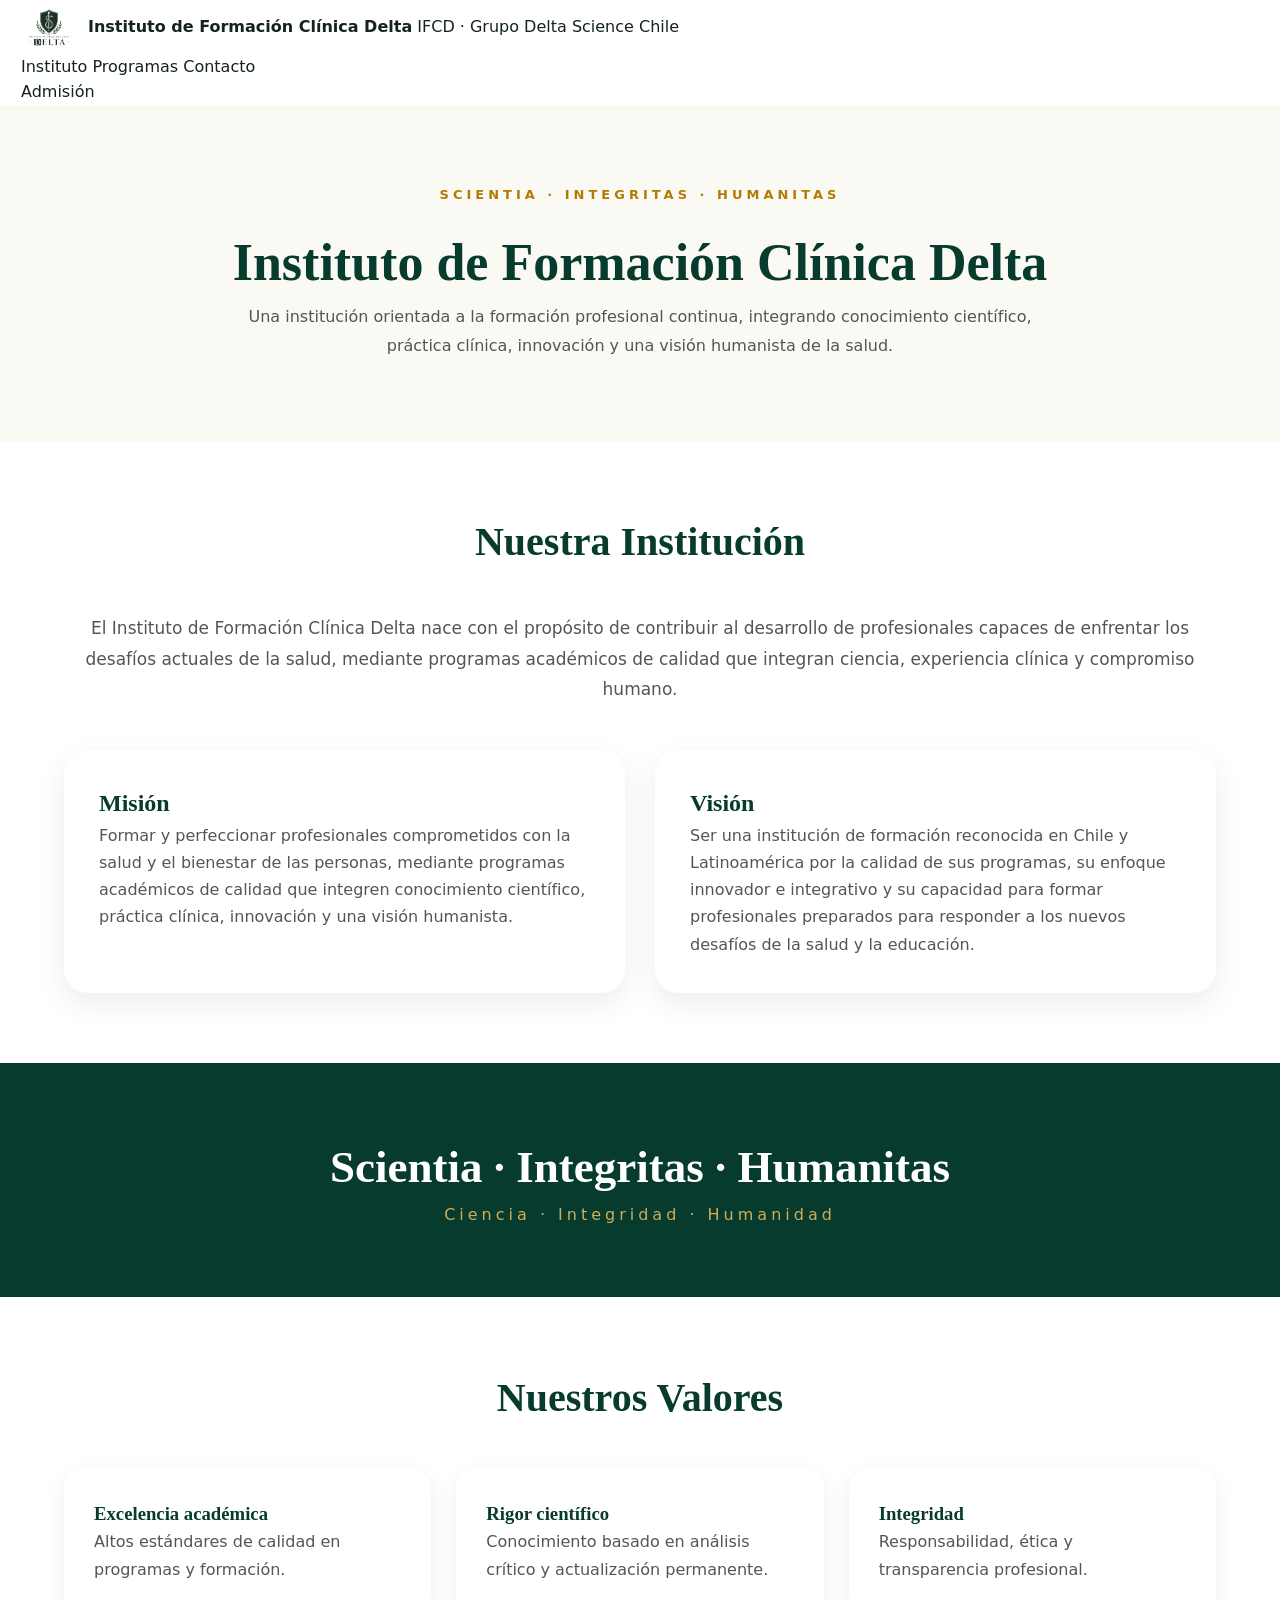
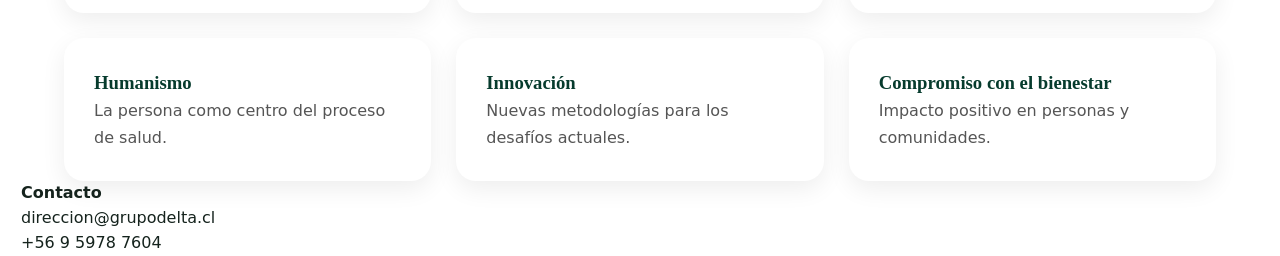
==== commit 72981705: "Update instituto.html" ====
--- a/instituto.html
+++ b/instituto.html
@@ -1,1433 +1,243 @@
 <!DOCTYPE html>
 <html lang="es">
 <head>
-  <meta charset="UTF-8" />
-  <meta name="viewport" content="width=device-width, initial-scale=1.0" />
-
-  <title>Instituto de Formación Clínica Delta | IFCD</title>
-
-  <meta name="description" content="Instituto de Formación Clínica Delta: formación clínica, carreras profesionales privadas, diplomados, cursos de actualización e investigación para profesionales de la salud." />
-  <meta name="keywords" content="Instituto de Formación Clínica Delta, IFCD, carreras profesionales privadas, diplomados salud, cursos actualización, investigación, naturopatía clínica, Chile" />
-  <meta name="author" content="Grupo Delta Science Chile" />
-
-  <meta property="og:title" content="Instituto de Formación Clínica Delta" />
-  <meta property="og:description" content="Formación clínica seria, aplicada e institucional para profesionales de la salud." />
-  <meta property="og:type" content="website" />
-  <meta property="og:url" content="https://grupodelta.cl" />
-
-  <style>
-    :root {
-      --green-950: #062018;
-      --green-900: #0b2a21;
-      --green-800: #123f31;
-      --green-700: #15563f;
-      --green-600: #19734f;
-      --green-100: #edf7f2;
-
-      --gold-700: #7e6437;
-      --gold-600: #9d7a3f;
-      --gold-500: #b99459;
-      --gold-100: #f5efe3;
-
-      --gray-900: #17191d;
-      --gray-700: #4f5963;
-      --gray-500: #747d87;
-      --gray-300: #dfe4e8;
-      --gray-200: #eef1f3;
-      --gray-100: #f8f9fa;
-      --white: #ffffff;
-
-      --shadow-soft: 0 22px 70px rgba(7, 25, 19, 0.11);
-      --shadow-card: 0 14px 42px rgba(7, 25, 19, 0.08);
-      --radius-xl: 32px;
-      --radius-lg: 24px;
-      --max: 1160px;
-    }
-
-    * {
-      box-sizing: border-box;
-      margin: 0;
-      padding: 0;
-    }
-
-    html {
-      scroll-behavior: smooth;
-    }
-
-    body {
-      min-height: 100vh;
-      font-family: ui-sans-serif, system-ui, -apple-system, BlinkMacSystemFont, "Segoe UI", sans-serif;
-      color: var(--gray-900);
-      background:
-        radial-gradient(circle at 10% 8%, rgba(21, 86, 63, 0.07), transparent 28%),
-        radial-gradient(circle at 86% 14%, rgba(185, 148, 89, 0.10), transparent 24%),
-        linear-gradient(180deg, #ffffff 0%, #fbfcfb 52%, #f6f8f7 100%);
-      line-height: 1.6;
-      overflow-x: hidden;
-    }
-
-    a {
-      color: inherit;
-      text-decoration: none;
-    }
-
-    img {
-      max-width: 100%;
-      display: block;
-    }
-
-    .container {
-      width: min(var(--max), calc(100% - 40px));
-      margin: 0 auto;
-    }
-
-    .topbar {
-      position: sticky;
-      top: 0;
-      z-index: 50;
-      background: rgba(255, 255, 255, 0.9);
-      border-bottom: 1px solid rgba(223, 228, 232, 0.76);
-      backdrop-filter: blur(18px);
-    }
-
-    .nav {
-      height: 78px;
-      display: flex;
-      align-items: center;
-      justify-content: space-between;
-      gap: 22px;
-    }
-
-    .brand {
-      display: flex;
-      align-items: center;
-      gap: 14px;
-      min-width: 0;
-    }
-
-    .brand-logo {
-      width: 54px;
-      height: 54px;
-      flex: 0 0 auto;
-      border-radius: 18px;
-      background: #ffffff;
-      border: 1px solid var(--gray-200);
-      display: grid;
-      place-items: center;
-      padding: 5px;
-      box-shadow: 0 10px 26px rgba(7, 25, 19, 0.08);
-      overflow: hidden;
-    }
-
-    .brand-logo img {
-      width: 100%;
-      height: 100%;
-      object-fit: contain;
-    }
-
-    .brand-text strong {
-      display: block;
-      font-family: Georgia, "Times New Roman", serif;
-      color: var(--green-950);
-      font-size: 18px;
-      line-height: 1.08;
-      letter-spacing: 0.01em;
-      white-space: nowrap;
-    }
-
-    .brand-text span {
-      display: block;
-      color: var(--gray-500);
-      font-size: 10px;
-      font-weight: 850;
-      letter-spacing: 0.18em;
-      text-transform: uppercase;
-      margin-top: 3px;
-    }
-
-    .nav-links {
-      display: flex;
-      align-items: center;
-      gap: 24px;
-      color: var(--gray-700);
-      font-size: 14px;
-      font-we
-
-ight: 750;
-    }
-
-    .nav-links a {
-      transition: 0.2s ease;
-    }
-
-    .nav-links a:hover {
-      color: var(--green-700);
-    }
-
-    .nav-actions {
-      display: flex;
-      align-items: center;
-      gap: 10px;
-    }
-
-    .btn {
-      display: inline-flex;
-      align-items: center;
-      justify-content: center;
-      gap: 9px;
-      min-height: 46px;
-      padding: 12px 19px;
-      border-radius: 999px;
-      border: 1px solid transparent;
-      font-weight: 850;
-      font-size: 14px;
-      cursor: pointer;
-      transition: 0.22s ease;
-      white-space: nowrap;
-    }
-
-    .btn-primary {
-      color: var(--white);
-      background: var(--green-800);
-      box-shadow: 0 14px 32px rgba(18, 63, 49, 0.20);
-    }
-
-    .btn-primary:hover {
-      background: var(--green-700);
-      transform: translateY(-2px);
-    }
-
-    .menu-btn {
-      display: none;
-      width: 44px;
-      height: 44px;
-      border-radius: 14px;
-      border: 1px solid var(--gray-300);
-      background: var(--white);
-      color: var(--green-950);
-      font-size: 23px;
-      cursor: pointer;
-    }
-
-    .mobile-menu {
-      display: none;
-      padding: 0 0 18px;
-    }
-
-    .mobile-menu a {
-      display: block;
-      padding: 12px 0;
-      border-top: 1px solid var(--gray-200);
-      color: var(--gray-700);
-      font-weight: 760;
-    }
-
-    .mobile-menu.open {
-      display: block;
-    }
-
-    .hero {
-      position: relative;
-      padding: 76px 0 74px;
-    }
-
-    .hero-grid {
-      display: grid;
-      grid-template-columns: 0.62fr 1.38fr;
-      gap: 34px;
-      align-items: center;
-    }
-
-    .hero-logo-panel {
-      position: relative;
-      border-radius: var(--radius-xl);
-      background:
-        linear-gradient(145deg, rgba(255,255,255,0.98), rgba(249,250,249,0.86));
-      border: 1px solid rgba(223, 228, 232, 0.88);
-      box-shadow: var(--shadow-soft);
-      padding: 28px;
-      min-height: 420px;
-      display: grid;
-      place-items: center;
-      overflow: hidden;
-    }
-
-    .hero-logo-panel::before {
-      content: "";
-      position: absolute;
-      inset: 18px;
-      border-radius: 26px;
-      border: 1px solid rgba(185, 148, 89, 0.22);
-      pointer-events: none;
-    }
-
-    .hero-logo-panel::after {
-      content: "";
-      position: absolute;
-      width: 260px;
-      height: 260px;
-      right: -110px;
-      bottom: -120px;
-      border-radius: 50%;
-      background: rgba(21, 86, 63, 0.08);
-      pointer-events: none;
-    }
-
-    .hero-logo-panel img {
-      position: relative;
-      z-index: 2;
-      width: min(76%, 285px);
-      height: auto;
-      object-fit: contain;
-      filter: drop-shadow(0 24px 38px rgba(7, 25, 19, 0.12));
-    }
-
-    /* Carrusel principal: SOLO 3 IMÁGENES */
-    .hero-carousel {
-      position: relative;
-      aspect-ratio: 16 / 9;
-      min-height: unset;
-      border-radius: var(--radius-xl);
-      overflow: hidden;
-      box-shadow: var(--shadow-soft);
-      border: 1px solid rgba(223, 228, 232, 0.88);
-      background: #ffffff;
-      isolation: isolate;
-    }
-
-    .slide {
-      position: absolute;
-      inset: 0;
-      opacity: 0;
-      visibility: hidden;
-      pointer-events: none;
-      transition: opacity 0.7s ease, visibility 0.7s ease;
-      background: #ffffff;
-    }
-
-    .slide.active {
-      opacity: 1;
-      visibility: visible;
-      pointer-events: auto;
-    }
-
-    .slide img {
-      width: 100%;
-      height: 100%;
-      object-fit: contain;
-      object-position: center;
-      display: block;
-      background: #ffffff;
-    }
-
-    .carousel-controls {
-      position: absolute;
-      left: 34px;
-      bottom: 26px;
-      z-index: 10;
-      display: flex;
-      align-items: center;
-      gap: 11px;
-      padding: 8px 10px;
-      border-radius: 999px;
-      background: rgba(6, 32, 24, 0.42);
-      backdrop-filter: blur(10px);
-    }
-
-    .dot {
-      width: 13px;
-      height: 13px;
-      border-radius: 999px;
-      border: 2px solid rgba(255, 255, 255, 0.82);
-      background: rgba(255, 2
-
-55, 255, 0.24);
-      cursor: pointer;
-      transition: 0.25s ease;
-    }
-
-    .dot.active {
-      width: 34px;
-      background: var(--gold-500);
-      border-color: var(--gold-500);
-    }
-
-    .carousel-arrow {
-      position: absolute;
-      top: 50%;
-      transform: translateY(-50%);
-      z-index: 10;
-      width: 42px;
-      height: 42px;
-      border: 1px solid rgba(255,255,255,0.42);
-      border-radius: 999px;
-      background: rgba(6, 32, 24, 0.35);
-      color: #fff;
-      backdrop-filter: blur(10px);
-      cursor: pointer;
-      display: grid;
-      place-items: center;
-      font-size: 22px;
-      transition: .22s ease;
-    }
-
-    .carousel-arrow:hover {
-      background: rgba(6, 32, 24, 0.55);
-    }
-
-    .carousel-arrow.prev { left: 18px; }
-    .carousel-arrow.next { right: 18px; }
-
-    .section {
-      padding: 82px 0;
-    }
-
-    .section.white {
-      background: rgba(255, 255, 255, 0.82);
-      border-top: 1px solid rgba(238, 241, 243, 0.9);
-      border-bottom: 1px solid rgba(238, 241, 243, 0.9);
-    }
-
-    .section-head {
-      max-width: 780px;
-      margin-bottom: 42px;
-    }
-
-    .section-head.center {
-      text-align: center;
-      margin-left: auto;
-      margin-right: auto;
-    }
-
-    .section-label {
-      color: var(--green-700);
-      font-size: 12px;
-      font-weight: 950;
-      letter-spacing: 0.22em;
-      text-transform: uppercase;
-      margin-bottom: 12px;
-    }
-
-    .section-title {
-      color: var(--green-950);
-      font-family: Georgia, "Times New Roman", serif;
-      font-size: clamp(34px, 4.5vw, 54px);
-      font-weight: 500;
-      line-height: 1.08;
-      letter-spacing: -0.02em;
-      margin-bottom: 14px;
-    }
-
-    .section-subtitle {
-      color: #64707a;
-      font-size: 17px;
-    }
-
-    .cards-3 {
-      display: grid;
-      grid-template-columns: repeat(3, 1fr);
-      gap: 22px;
-    }
-
-    .info-card {
-      background: var(--white);
-      border: 1px solid rgba(223, 228, 232, 0.88);
-      border-radius: var(--radius-lg);
-      padding: 30px;
-      box-shadow: var(--shadow-card);
-      min-height: 100%;
-    }
-
-    .icon {
-      width: 50px;
-      height: 50px;
-      border-radius: 16px;
-      display: grid;
-      place-items: center;
-      background: var(--green-100);
-      color: var(--green-800);
-      font-size: 24px;
-      margin-bottom: 18px;
-    }
-
-    .info-card h3 {
-      color: var(--green-950);
-      font-size: 21px;
-      line-height: 1.18;
-      margin-bottom: 10px;
-    }
-
-    .info-card p {
-      color: var(--gray-500);
-      font-size: 15px;
-    }
-
-    .program-layout {
-      display: grid;
-      grid-template-columns: 0.9fr 1.1fr;
-      gap: 34px;
-      align-items: start;
-    }
-
-    .program-panel {
-      position: sticky;
-      top: 110px;
-      border-radius: var(--radius-xl);
-      background:
-        linear-gradient(145deg, var(--green-950), var(--green-800));
-      color: var(--white);
-      padding: 38px;
-      box-shadow: var(--shadow-soft);
-      overflow: hidden;
-    }
-
-    .program-panel::after {
-      content: "";
-      position: absolute;
-      right: -80px;
-      bottom: -80px;
-      width: 220px;
-      height: 220px;
-      border-radius: 50%;
-      border: 1px solid rgba(185, 148, 89, 0.38);
-    }
-
-    .program-panel .section-label {
-      color: var(--gold-500);
-    }
-
-    .program-panel h2 {
-      position: relative;
-      z-index: 2;
-      font-family: Georgia, "Times New Roman", serif;
-      font-size: clamp(34px, 4vw, 52px);
-      font-weight: 500;
-      line-height: 1.08;
-      margin-bottom: 16px;
-    }
-
-    .program-panel p {
-      position: relative;
-      z-index: 2;
-      color: rgba(255, 255, 255, 0.76);
-      font-size: 17px;
-    }
-
-    .program-list {
-      display: grid;
-      gap: 14px;
-    }
-
-    .program-item {
-      display: grid;
-      grid-template-columns: auto 1fr;
-      gap: 16px;
-      padding: 20px;
-      border-radius: 20px;
-      background: var(--white);
-      border: 1px solid rgba(223, 228, 232, 0.88);
-      box-sha
-
-dow: 0 10px 30px rgba(7, 25, 19, 0.05);
-    }
-
-    .program-number {
-      width: 42px;
-      height: 42px;
-      border-radius: 14px;
-      background: var(--gold-100);
-      color: var(--gold-700);
-      display: grid;
-      place-items: center;
-      font-weight: 950;
-    }
-
-    .program-item strong {
-      display: block;
-      color: var(--green-950);
-      margin-bottom: 4px;
-      font-size: 17px;
-    }
-
-    .program-item span {
-      color: var(--gray-500);
-      font-size: 14px;
-    }
-
-    .note {
-      display: block;
-      margin-top: 10px;
-      padding: 12px 14px;
-      border-radius: 14px;
-      background: var(--green-100);
-      color: var(--green-900);
-      font-size: 13px;
-      font-weight: 750;
-      line-height: 1.45;
-    }
-
-    .wide-card {
-      border-radius: var(--radius-xl);
-      background: var(--white);
-      border: 1px solid rgba(223, 228, 232, 0.88);
-      box-shadow: var(--shadow-soft);
-      padding: 38px;
-    }
-
-    .audience-grid {
-      display: flex;
-      flex-wrap: wrap;
-      gap: 11px;
-      justify-content: center;
-      margin-top: 24px;
-    }
-
-    .audience-grid span {
-      padding: 11px 15px;
-      border-radius: 999px;
-      background: var(--green-100);
-      color: var(--green-800);
-      font-size: 14px;
-      font-weight: 850;
-    }
-
-    .research-grid {
-      display: grid;
-      grid-template-columns: repeat(4, 1fr);
-      gap: 18px;
-    }
-
-    .research {
-      background: var(--white);
-      border: 1px solid rgba(223, 228, 232, 0.88);
-      border-radius: 22px;
-      padding: 24px;
-      box-shadow: 0 10px 30px rgba(7, 25, 19, 0.05);
-    }
-
-    .research small {
-      display: block;
-      color: var(--gold-700);
-      font-size: 11px;
-      font-weight: 950;
-      letter-spacing: 0.16em;
-      text-transform: uppercase;
-      margin-bottom: 10px;
-    }
-
-    .research strong {
-      display: block;
-      color: var(--green-950);
-      font-size: 18px;
-      margin-bottom: 8px;
-    }
-
-    .research p {
-      color: var(--gray-500);
-      font-size: 14px;
-    }
-
-    .cta {
-      border-radius: var(--radius-xl);
-      background:
-        radial-gradient(circle at 88% 12%, rgba(185, 148, 89, 0.26), transparent 28%),
-        linear-gradient(135deg, var(--green-950), var(--green-800));
-      color: var(--white);
-      padding: 48px;
-      display: grid;
-      grid-template-columns: 1fr auto;
-      align-items: center;
-      gap: 24px;
-      box-shadow: var(--shadow-soft);
-      overflow: hidden;
-    }
-
-    .cta h2 {
-      font-family: Georgia, "Times New Roman", serif;
-      font-size: clamp(34px, 4vw, 52px);
-      font-weight: 500;
-      line-height: 1.08;
-      margin-bottom: 12px;
-    }
-
-    .cta p {
-      color: rgba(255, 255, 255, 0.76);
-      max-width: 720px;
-      font-size: 17px;
-    }
-
-    .contact-grid {
-      display: grid;
-      grid-template-columns: 0.92fr 1.08fr;
-      gap: 24px;
-      align-items: start;
-    }
-
-    .contact-box,
-    .contact-form {
-      background: var(--white);
-      border: 1px solid rgba(223, 228, 232, 0.88);
-      border-radius: var(--radius-lg);
-      padding: 30px;
-      box-shadow: var(--shadow-card);
-    }
-
-    .contact-box h3,
-    .contact-form h3 {
-      color: var(--green-950);
-      font-family: Georgia, "Times New Roman", serif;
-      font-size: 30px;
-      font-weight: 500;
-      margin-bottom: 12px;
-    }
-
-    .contact-box p {
-      color: var(--gray-500);
-      margin-bottom: 20px;
-    }
-
-    .contact-list {
-      display: grid;
-      gap: 13px;
-    }
-
-    .contact-item {
-      display: flex;
-      gap: 12px;
-      align-items: flex-start;
-      color: var(--gray-700);
-      font-weight: 700;
-    }
-
-    .contact-item span {
-      width: 36px;
-      height: 36px;
-      display: grid;
-      place-items: center;
-      border-radius: 12px;
-      background: var(--green-100);
-      color: var(--green-800);
-      flex: 0 0 auto;
-    }
-
-    .form-row {
-      display: grid;
-      grid-template-columns: repeat(2, 1fr);
-      gap: 14px
-
-;
-    }
-
-    .field {
-      display: grid;
-      gap: 7px;
-      margin-bottom: 14px;
-    }
-
-    .field label {
-      color: var(--gray-700);
-      font-size: 13px;
-      font-weight: 850;
-    }
-
-    .field input,
-    .field select,
-    .field textarea {
-      width: 100%;
-      border: 1px solid var(--gray-300);
-      border-radius: 14px;
-      padding: 14px 15px;
-      font: inherit;
-      outline: none;
-      background: var(--gray-100);
-      transition: 0.2s ease;
-    }
-
-    .field textarea {
-      min-height: 128px;
-      resize: vertical;
-    }
-
-    .field input:focus,
-    .field select:focus,
-    .field textarea:focus {
-      border-color: var(--green-600);
-      box-shadow: 0 0 0 4px rgba(25, 115, 79, 0.11);
-      background: var(--white);
-    }
-
-    footer {
-      background: var(--green-950);
-      color: var(--white);
-      padding: 44px 0 24px;
-    }
-
-    .footer-grid {
-      display: grid;
-      grid-template-columns: 1.2fr 0.8fr 0.8fr;
-      gap: 32px;
-      margin-bottom: 30px;
-    }
-
-    footer h4 {
-      color: var(--gold-500);
-      font-size: 12px;
-      text-transform: uppercase;
-      letter-spacing: 0.18em;
-      margin-bottom: 12px;
-    }
-
-    footer p,
-    footer a {
-      color: rgba(255, 255, 255, 0.68);
-      font-size: 14px;
-    }
-
-    footer a {
-      display: block;
-      margin-bottom: 8px;
-      transition: 0.2s ease;
-    }
-
-    footer a:hover {
-      color: var(--white);
-    }
-
-    .footer-bottom {
-      padding-top: 20px;
-      border-top: 1px solid rgba(255, 255, 255, 0.10);
-      color: rgba(255, 255, 255, 0.52);
-      display: flex;
-      justify-content: space-between;
-      gap: 14px;
-      flex-wrap: wrap;
-      font-size: 13px;
-    }
-
-    .reveal {
-      opacity: 0;
-      transform: translateY(18px);
-      transition: 0.65s ease;
-    }
-
-    .reveal.visible {
-      opacity: 1;
-      transform: translateY(0);
-    }
-
-    @media (max-width: 1020px) {
-      .nav-links,
-      .nav-actions .btn-primary {
-        display: none;
-      }
-
-      .menu-btn {
-        display: inline-grid;
-        place-items: center;
-      }
-
-      .hero-grid,
-      .program-layout,
-      .contact-grid,
-      .cta {
-        grid-template-columns: 1fr;
-      }
-
-      .hero-logo-panel {
-        min-height: 360px;
-      }
-
-      .hero-carousel {
-        aspect-ratio: 16 / 9;
-        min-height: unset;
-      }
-
-      .program-panel {
-        position: relative;
-        top: auto;
-      }
-
-      .cards-3,
-      .research-grid,
-      .footer-grid {
-        grid-template-columns: repeat(2, 1fr);
-      }
-
-      .cta .btn {
-        width: fit-content;
-      }
-    }
-
-    @media (max-width: 680px) {
-      .container {
-        width: min(100% - 28px, var(--max));
-      }
-
-      .nav {
-        height: 72px;
-      }
-
-      .brand-logo {
-        width: 46px;
-        height: 46px;
-        border-radius: 15px;
-      }
-
-      .brand-text strong {
-        font-size: 14px;
-        white-space: normal;
-      }
-
-      .brand-text span {
-        font-size: 9px;
-      }
-
-      .hero {
-        padding: 46px 0 58px;
-      }
-
-      .hero-grid {
-        gap: 22px;
-      }
-
-      .hero-logo-panel {
-        min-height: 260px;
-        padding: 22px;
-      }
-
-      .hero-logo-panel img {
-        width: min(72%, 215px);
-      }
-
-      .hero-carousel {
-        aspect-ratio: 16 / 9;
-        min-height: unset;
-      }
-
-      .slide img {
-        object-fit: contain;
-        background: #ffffff;
-      }
-
-      .carousel-controls {
-        left: 24px;
-        bottom: 24px;
-      }
-
-      .carousel-arrow {
-        display: none;
-      }
-
-      .section {
-        padding: 62px 0;
-      }
-
-      .cards-3,
-      .research-grid,
-      .footer-grid,
-      .form-row {
-        grid-template-columns: 1fr;
-      }
-
-      .program-panel,
-      .wide-card,
-      .cta,
-      .contact-box,
-      .contact-form {
-        padding: 26px;
-      }
-
-      .footer-bottom {
-        display: block;
-      }
-
-      .footer-bottom div + div {
-        margin-top: 8px;
-      }
-   
-
- }
-  </style>
+<meta charset="UTF-8">
+<meta name="viewport" content="width=device-width, initial-scale=1.0">
+<title>Instituto | Instituto de Formación Clínica Delta</title>
+<link rel="stylesheet" href="style.css">
+
+<style>
+.instituto-hero{
+background:#faf9f4;
+padding:80px 8%;
+text-align:center;
+}
+
+.eyebrow{
+color:#b37b00;
+letter-spacing:4px;
+font-weight:bold;
+}
+
+.instituto-hero h1{
+font-family:Georgia,serif;
+font-size:52px;
+color:#063b2d;
+}
+
+.instituto-hero p{
+max-width:850px;
+margin:auto;
+color:#555;
+line-height:1.8;
+}
+
+.contenedor{
+width:min(1160px,90%);
+margin:auto;
+}
+
+.titulo{
+text-align:center;
+font-family:Georgia,serif;
+color:#063b2d;
+font-size:40px;
+margin:70px 0 40px;
+}
+
+.texto{
+text-align:center;
+color:#555;
+font-size:17px;
+line-height:1.8;
+}
+
+.grid{
+display:grid;
+grid-template-columns:repeat(2,1fr);
+gap:30px;
+margin-top:45px;
+}
+
+.card{
+background:white;
+padding:35px;
+border-radius:24px;
+box-shadow:0 10px 30px rgba(0,0,0,.08);
+}
+
+.card h2,.valor h3{
+font-family:Georgia,serif;
+color:#063b2d;
+}
+
+.card p,.valor p{
+color:#555;
+line-height:1.7;
+}
+
+.lema{
+background:#063b2d;
+color:white;
+text-align:center;
+padding:70px 20px;
+margin-top:70px;
+}
+
+.lema h2{
+font-family:Georgia,serif;
+font-size:45px;
+}
+
+.lema p{
+color:#d1ad59;
+letter-spacing:4px;
+}
+
+.valores{
+display:grid;
+grid-template-columns:repeat(3,1fr);
+gap:25px;
+}
+
+.valor{
+background:white;
+padding:30px;
+border-radius:20px;
+box-shadow:0 8px 25px rgba(0,0,0,.07);
+}
+
+@media(max-width:800px){
+.grid,.valores{grid-template-columns:1fr;}
+}
+</style>
 </head>
 
 <body>
-  <header class="topbar">
-    <div class="container">
-      <nav class="nav" aria-label="Navegación principal">
-        <a href="#inicio" class="brand" aria-label="Instituto de Formación Clínica Delta">
-          <div class="brand-logo">
-            <img src="img/logo-ifcd.png" alt="Logo Instituto de Formación Clínica Delta" onerror="this.style.display='none';" />
-          </div>
-          <div class="brand-text">
-            <strong>Instituto de Formación Clínica Delta</strong>
-            <span>IFCD · Grupo Delta Science Chile</span>
-          </div>
-        </a>
-
-        <div class="nav-links">
-          <a href="#instituto">Instituto</a>
-          <a href="#programas">Programas</a>
-          <a href="#investigacion">Investigación</a>
-          <a href="#contacto">Contacto</a>
-<div class="nav-dropdown">
-  <a href="#">Grupo Delta ▼</a>
-  <div class="dropdown-content">
-    <a href="https://deltaf.site" target="_blank">DeltaF</a>
-    <a href="biocien.html">BioCien</a>
-    <a href="https://natulife.cl" target="_blank">Natulife.cl</a>
-  </div>
-</div>
-        </div>
-
-        <div class="nav-actions">
-          <a class="btn btn-primary" href="#contacto">Admisión</a>
-          <button class="menu-btn" id="menuBtn" aria-label="Abrir menú">☰</button>
-        </div>
-      </nav>
-
-      <div class="mobile-menu" id="mobileMenu">
-        <a href="#instituto">Instituto</a>
-        <a href="#programas">Programas</a>
-        <a href="#investigacion">Investigación</a>
-        <a href="#contacto">Contacto</a>
-<div class="nav-dropdown">
-  <a href="#">Grupo Delta ▼</a>
-  <div class="dropdown-content">
-    <a href="https://deltaf.site" target="_blank">DeltaF</a>
-    <a href="biocien.html">BioCien</a>
-    <a href="https://natulife.cl" target="_blank">Natulife.cl</a>
-  </div>
-</div>
-        <div class="grupo-delta-menu">Grupo Delta ▼<br>DeltaF<br>BioCien<br>Natulife.cl</div>
-      </div>
-    </div>
-  </header>
-
-  <main>
-    <section class="hero" id="inicio">
-      <div class="container hero-grid">
-        <aside class="hero-logo-panel reveal" aria-label="Logo institucional">
-          <img src="img/logo-ifcd.png" alt="Instituto de Formación Clínica Delta" />
-        </aside>
-
-        <section class="hero-carousel reveal" aria-label="Programas destacados">
-          <article class="slide active">
-            <img src="img/slide-segunda-titulacion.PNG" alt="Segunda Titulación en 3 Semestres" loading="eager" />
-          </article>
-
-          <article class="slide">
-            <img src="img/slide-ortomolecular.PNG" alt="Diplomado de Medicina Ortomolecular" loading="lazy" />
-          </article>
-
-          <article class="slide">
-            <img src="img/slide-carrera.PNG" alt="Carrera Profesional de Naturopatía de 8 Semestres" loading="lazy" />
-          </article>
-
-          <button class="carousel-arrow prev" type="button" aria-label="Slide anterior">‹</button>
-          <button class="carousel-arrow next" type="button" aria-label="Slide siguiente">›</button>
-
-          <div class="carousel-controls" aria-label="Controles de carrusel">
-            <button class="dot active" type="button" aria-label="Ver slide 1"></button>
-            <button class="dot" type="button" aria-label="Ver slide 2"></button>
-            <button class="dot" type="button" aria-label="Ver slide 3"></button>
-          </div>
-        </section>
-      </div>
-    </section>
-
-    <section class="section white" id="instituto">
-      <div class="container">
-        <div class="section-head center reveal">
-          <div class="section-label">El instituto</div>
-          <h2 class="section-title">Una propuesta académica sobria, clínica e institucional.</h2>
-          <p class="section-subtitle">
-            El Instituto de Formación Clínica Delta desarrolla programas de formación orientados a profesionales vinculados al área de la salud, integrando fundamentos biomédicos, razonamiento clínico, análisis de casos, evidencia y responsabilidad profesion
-
-al.
-          </p>
-        </div>
-
-        <div class="cards-3">
-          <article class="info-card reveal">
-            <div class="icon">🎓</div>
-            <h3>Formación estructurada</h3>
-            <p>Programas organizados por módulos, objetivos de aprendizaje, evaluaciones y progresión académica clara.</p>
-          </article>
-
-          <article class="info-card reveal">
-            <div class="icon">⚕</div>
-            <h3>Criterio clínico</h3>
-            <p>Contenidos orientados a semiología, fisiopatología, terapéutica, razonamiento clínico y análisis aplicado.</p>
-          </article>
-
-          <article class="info-card reveal">
-            <div class="icon">◇</div>
-            <h3>Ética profesional</h3>
-            <p>Formación prudente, responsable y respetuosa de los límites normativos y del rol de cada disciplina.</p>
-          </article>
-        </div>
-      </div>
-    </section>
-
-    <section class="section" id="programas">
-      <div class="container program-layout">
-        <div class="program-panel reveal">
-          <div class="section-label">Oferta formativa</div>
-          <h2>Programas para fortalecer la práctica profesional.</h2>
-          <p>
-            La estructura académica del instituto contempla carreras profesionales privadas, diplomados, cursos de actualización e investigación aplicada.
-          </p>
-        </div>
-
-        <div class="program-list">
-          <div class="program-item reveal">
-            <div class="program-number">01</div>
-            <div>
-              <strong>Carreras Profesionales</strong>
-              <span>Formación orientada a fundamentos, evidencia, aplicación responsable y análisis de herramientas complementarias.</span>
-              <span class="note">Son programas privados. Para el ejercicio profesional o reconocimiento sanitario, cuando corresponda, se requiere cumplir la normativa vigente y aprobar el examen ante MINSAL / autoridad sanitaria competente.</span>
-            </div>
-          </div>
-
-          <div class="program-item reveal">
-            <div class="program-number">02</div>
-            <div>
-              <strong>Diplomados</strong>
-              <span>Programas extensos con estructura académica, módulos progresivos y evaluación final.</span>
-            </div>
-          </div>
-
-          <div class="program-item reveal">
-            <div class="program-number">03</div>
-            <div>
-              <strong>Cursos de Actualización</strong>
-              <span>Instancias específicas para profundizar temas clínicos, fisiopatológicos, terapéuticos o regulatorios.</span>
-            </div>
-          </div>
-
-          <div class="program-item reveal">
-            <div class="program-number">04</div>
-            <div>
-              <strong>Investigación</strong>
-              <span>Contenidos para lectura crítica, búsqueda bibliográfica, documentación académica y comunicación científica.</span>
-            </div>
-          </div>
-        </div>
-      </div>
-    </section>
-
-    <section class="section white">
-      <div class="container">
-        <div class="wide-card reveal">
-          <div class="section-head center" style="margin-bottom: 0;">
-            <div class="section-label">Dirigido a</div>
-            <h2 class="section-title">Profesionales y estudiantes avanzados del área de la salud.</h2>
-            <p class="section-subtitle">
-              Programas pensados para quienes requieren lenguaje clínico, herramientas aplicadas y formación compatible con el ejercicio profesional responsable.
-            </p>
-
-            <div class="audience-grid">
-              <span>Enfermería</span>
-              <span>Nutrición</span>
-              <span>Kinesiología</span>
-              <span>Química y Farmacia</span>
-              <span>Tecnología Médica</span>
-              <span>Acupuntura</span>
-              <span>Naturopatía</span>
-              <span>Otras áreas de salud</span>
-            </div>
-          </div>
-        </div>
-      </div>
-  
-
-  </section>
-
-    <section class="section" id="investigacion">
-      <div class="container">
-        <div class="section-head center reveal">
-          <div class="section-label">Investigación</div>
-          <h2 class="section-title">Lectura crítica, evidencia y documentación académica.</h2>
-          <p class="section-subtitle">
-            El eje de investigación busca fortalecer la capacidad de analizar información científica, fundamentar decisiones y comunicar contenidos clínicos con responsabilidad.
-          </p>
-        </div>
-
-        <div class="research-grid">
-          <article class="research reveal">
-            <small>01</small>
-            <strong>Lectura crítica</strong>
-            <p>Análisis de artículos, niveles de evidencia, sesgos, resultados y aplicabilidad clínica.</p>
-          </article>
-
-          <article class="research reveal">
-            <small>02</small>
-            <strong>Búsqueda bibliográfica</strong>
-            <p>Uso de fuentes académicas, bases de datos, palabras clave y criterios de selección documental.</p>
-          </article>
-
-          <article class="research reveal">
-            <small>03</small>
-            <strong>Documentación académica</strong>
-            <p>Organización de referencias, informes, fichas técnicas, revisión de literatura y síntesis clínica.</p>
-          </article>
-
-          <article class="research reveal">
-            <small>04</small>
-            <strong>Comunicación científica</strong>
-            <p>Elaboración de contenidos educativos, presentaciones, resúmenes y divulgación responsable.</p>
-          </article>
-        </div>
-      </div>
-    </section>
-
-    <section class="section white">
-      <div class="container">
-        <div class="cta reveal">
-          <div>
-            <h2>Solicita información académica o institucional.</h2>
-            <p>
-              Escríbenos para consultar por carreras, diplomados, cursos de actualización, investigación, próximas fechas, certificaciones o alianzas académicas.
-            </p>
-          </div>
-          <a class="btn btn-primary" href="#contacto">Ir a contacto</a>
-        </div>
-      </div>
-    </section>
-
-    <section class="section" id="contacto">
-      <div class="container">
-        <div class="section-head center reveal">
-          <div class="section-label">Contacto</div>
-          <h2 class="section-title">Comunícate con el Instituto Delta</h2>
-          <p class="section-subtitle">Para admisión, programas, certificaciones, alianzas o consultas institucionales.</p>
-        </div>
-
-        <div class="contact-grid">
-          <div class="contact-box reveal">
-            <h3>Información institucional</h3>
-            <p>
-              El formulario abrirá tu aplicación de correo. También puedes escribir directamente al correo institucional.
-            </p>
-
-            <div class="contact-list">
-              <div class="contact-item">
-                <span>✉</span>
-                <div>
-                  <strong>Correo</strong><br />
-                  <a href="mailto:idealta@grupodelta.cl">idealta@grupodelta.cl</a>
-                </div>
-              </div>
-
-              <div class="contact-item">
-                <span>⌖</span>
-                <div>
-                  <strong>Ubicación</strong><br />
-                  Chile
-                </div>
-              </div>
-
-              <div class="contact-item">
-                <span>Δ</span>
-                <div>
-                  <strong>Grupo institucional</strong><br />
-                  Grupo Delta Science Chile
-                </div>
-              </div>
-            </div>
-          </div>
-
-          <form class="contact-form reveal" action="mailto:idealta@grupodelta.cl" method="post" enctype="text/plain">
-            <h3>Enviar consulta</h3>
-
-            <div class="form-row">
-              <div class="field">
-                <label for="nombre">Nombre</label>
-                <input id="nombre" name="Nombre" type="text" placeholder="Tu nomb
-
-re" required />
-              </div>
-
-              <div class="field">
-                <label for="email">Correo</label>
-                <input id="email" name="Correo" type="email" placeholder="tu@email.com" required />
-              </div>
-            </div>
-
-            <div class="form-row">
-              <div class="field">
-                <label for="telefono">Teléfono</label>
-                <input id="telefono" name="Telefono" type="text" placeholder="+56 9 ..." />
-              </div>
-
-              <div class="field">
-                <label for="interes">Área de interés</label>
-                <select id="interes" name="Interes">
-                  <option value="Información general">Información general</option>
-                  <option value="Carreras Profesionales">Carreras Profesionales</option>
-                  <option value="Diplomados">Diplomados</option>
-                  <option value="Cursos de Actualización">Cursos de Actualización</option>
-                  <option value="Investigación">Investigación</option>
-                  <option value="Alianza institucional">Alianza institucional</option>
-                  <option value="Otra consulta">Otra consulta</option>
-                </select>
-              </div>
-            </div>
-
-            <div class="field">
-              <label for="mensaje">Mensaje</label>
-              <textarea id="mensaje" name="Mensaje" placeholder="Escribe tu consulta aquí..." required></textarea>
-            </div>
-
-            <button class="btn btn-primary" type="submit">Enviar mensaje</button>
-          </form>
-        </div>
-      </div>
-    </section>
-  </main>
-
-  <footer>
-    <div class="container">
-      <div class="footer-grid">
-        <div>
-          <h4>Instituto Delta</h4>
-          <p>Formación clínica, carreras profesionales privadas, diplomados, cursos de actualización e investigación para profesionales de la salud.</p>
-        </div>
-
-        <div>
-          <h4>Secciones</h4>
-          <a href="#inicio">Inicio</a>
-          <a href="#instituto">Instituto</a>
-          <a href="#programas">Programas</a>
-          <a href="#investigacion">Investigación</a>
-          <a href="#contacto">Contacto</a>
-<div class="nav-dropdown">
-  <a href="#">Grupo Delta ▼</a>
-  <div class="dropdown-content">
-    <a href="https://deltaf.site" target="_blank">DeltaF</a>
-    <a href="biocien.html">BioCien</a>
-    <a href="https://natulife.cl" target="_blank">Natulife.cl</a>
-  </div>
-</div>
-        </div>
-
-        <div>
-          <h4>Grupo Delta</h4>
-          <a href="https://deltaf.site">DeltaF</a>
-<a href="biocien.html">BioCien</a>
-<a href="https://natulife.cl">Natulife.cl</a>
-          <a href="mailto:idealta@grupodelta.cl">idealta@grupodelta.cl</a>
-          <p>Chile</p>
-        </div>
-      </div>
-
-      <div class="footer-bottom">
-        <div>© 2026 Instituto de Formación Clínica Delta. Todos los derechos reservados.</div>
-        <div>Scientia • Integritas • Humanitas</div>
-      </div>
-    </div>
-  </footer>
-
-  <script>
-    const menuBtn = document.getElementById("menuBtn");
-    const mobileMenu = document.getElementById("mobileMenu");
-
-    if (menuBtn && mobileMenu) {
-      menuBtn.addEventListener("click", () => {
-        mobileMenu.classList.toggle("open");
-        menuBtn.textContent = mobileMenu.classList.contains("open") ? "×" : "☰";
-      });
-
-      document.querySelectorAll(".mobile-menu a").forEach((link) => {
-        link.addEventListener("click", () => {
-          mobileMenu.classList.remove("open");
-          menuBtn.textContent = "☰";
-        });
-      });
-    }
-
-    const revealElements = document.querySelectorAll(".reveal");
-
-    const revealObserver = new IntersectionObserver(
-      (entries) => {
-        entries.forEach((entry) => {
-          if (entry.isIntersecting) {
-            entry.target.classList.add("visible");
-            revealObserver.unobserve(entry.target);
-          }
-        });
-      },
-      { threshold: 0.12 }
-    );
-
-    revealElements.for
-
-Each((element) => revealObserver.observe(element));
-
-    const slides = Array.from(document.querySelectorAll(".hero-carousel .slide"));
-    const dots = Array.from(document.querySelectorAll(".hero-carousel .dot"));
-    const nextBtn = document.querySelector(".hero-carousel .carousel-arrow.next");
-    const prevBtn = document.querySelector(".hero-carousel .carousel-arrow.prev");
-    let currentSlide = 0;
-    let carouselTimer = null;
-
-    function showSlide(index) {
-      if (!slides.length) return;
-
-      currentSlide = ((index % slides.length) + slides.length) % slides.length;
-
-      slides.forEach((slide, i) => {
-        slide.classList.toggle("active", i === currentSlide);
-      });
-
-      dots.forEach((dot, i) => {
-        dot.classList.toggle("active", i === currentSlide);
-      });
-    }
-
-    function nextSlide() {
-      showSlide(currentSlide + 1);
-    }
-
-    function prevSlide() {
-      showSlide(currentSlide - 1);
-    }
-
-    function startCarousel() {
-      stopCarousel();
-      carouselTimer = window.setInterval(nextSlide, 5200);
-    }
-
-    function stopCarousel() {
-      if (carouselTimer) {
-        window.clearInterval(carouselTimer);
-        carouselTimer = null;
-      }
-    }
-
-    dots.forEach((dot, i) => {
-      dot.addEventListener("click", () => {
-        showSlide(i);
-        startCarousel();
-      });
-    });
-
-    if (nextBtn) {
-      nextBtn.addEventListener("click", () => {
-        nextSlide();
-        startCarousel();
-      });
-    }
-
-    if (prevBtn) {
-      prevBtn.addEventListener("click", () => {
-        prevSlide();
-        startCarousel();
-      });
-    }
-
-    showSlide(0);
-    startCarousel();
-  </script>
+
+<header class="topbar">
+<div class="container">
+<nav class="nav">
+
+<a href="index.html" class="brand">
+<div class="brand-logo">
+<img src="img/logo-ifcd.png">
+</div>
+<div class="brand-text">
+<strong>Instituto de Formación Clínica Delta</strong>
+<span>IFCD · Grupo Delta Science Chile</span>
+</div>
+</a>
+
+<div class="nav-links">
+<a href="instituto.html">Instituto</a>
+<a href="programas.html">Programas</a>
+<a href="#contacto">Contacto</a>
+</div>
+
+<div class="nav-actions">
+<a class="btn btn-primary" href="#contacto">Admisión</a>
+</div>
+
+</nav>
+</div>
+</header>
+
+
+<main>
+
+<section class="instituto-hero">
+<div class="eyebrow">SCIENTIA · INTEGRITAS · HUMANITAS</div>
+<h1>Instituto de Formación Clínica Delta</h1>
+<p>
+Una institución orientada a la formación profesional continua,
+integrando conocimiento científico, práctica clínica, innovación
+y una visión humanista de la salud.
+</p>
+</section>
+
+
+<section class="contenedor">
+
+<h2 class="titulo">Nuestra Institución</h2>
+
+<p class="texto">
+El Instituto de Formación Clínica Delta nace con el propósito de
+contribuir al desarrollo de profesionales capaces de enfrentar los
+desafíos actuales de la salud, mediante programas académicos de
+calidad que integran ciencia, experiencia clínica y compromiso humano.
+</p>
+
+
+<div class="grid">
+
+<div class="card">
+<h2>Misión</h2>
+<p>
+Formar y perfeccionar profesionales comprometidos con la salud y el
+bienestar de las personas, mediante programas académicos de calidad
+que integren conocimiento científico, práctica clínica, innovación y
+una visión humanista.
+</p>
+</div>
+
+
+<div class="card">
+<h2>Visión</h2>
+<p>
+Ser una institución de formación reconocida en Chile y Latinoamérica
+por la calidad de sus programas, su enfoque innovador e integrativo y
+su capacidad para formar profesionales preparados para responder a los
+nuevos desafíos de la salud y la educación.
+</p>
+</div>
+
+</div>
+
+</section>
+
+
+<section class="lema">
+<h2>Scientia · Integritas · Humanitas</h2>
+<p>Ciencia · Integridad · Humanidad</p>
+</section>
+
+
+<section class="contenedor">
+
+<h2 class="titulo">Nuestros Valores</h2>
+
+<div class="valores">
+
+<div class="valor"><h3>Excelencia académica</h3><p>Altos estándares de calidad en programas y formación.</p></div>
+
+<div class="valor"><h3>Rigor científico</h3><p>Conocimiento basado en análisis crítico y actualización permanente.</p></div>
+
+<div class="valor"><h3>Integridad</h3><p>Responsabilidad, ética y transparencia profesional.</p></div>
+
+<div class="valor"><h3>Humanismo</h3><p>La persona como centro del proceso de salud.</p></div>
+
+<div class="valor"><h3>Innovación</h3><p>Nuevas metodologías para los desafíos actuales.</p></div>
+
+<div class="valor"><h3>Compromiso con el bienestar</h3><p>Impacto positivo en personas y comunidades.</p></div>
+
+</div>
+
+</section>
+
+</main>
+
+
+<footer id="contacto">
+<div class="container">
+<h4>Contacto</h4>
+<p>direccion@grupodelta.cl</p>
+<p>+56 9 5978 7604</p>
+</div>
+</footer>
+
+
+<script src="script.js"></script>
+
 </body>
 </html>
--- a/style.css
+++ b/style.css
@@ -0,0 +1,1119 @@
+:root{
+  --green-950:#06271d;
+  --green-900:#0a3326;
+  --green-800:#0f4935;
+  --green-700:#146043;
+  --green-100:#eaf3ee;
+
+  --gold-700:#9d6e12;
+  --gold-600:#bd8618;
+  --gold-500:#d39a27;
+  --gold-100:#fbf2df;
+
+  --ink:#15231d;
+  --muted:#65716b;
+  --line:#e6ebe8;
+  --paper:#ffffff;
+  --soft:#f8faf8;
+  --cream:#fbf7ef;
+
+  --shadow:0 18px 55px rgba(9,42,31,.10);
+  --shadow-soft:0 10px 30px rgba(9,42,31,.07);
+
+  --radius-xl:28px;
+  --radius-lg:20px;
+  --radius-md:15px;
+
+  --max:1240px;
+}
+
+*{
+  box-sizing:border-box;
+  margin:0;
+  padding:0;
+}
+
+html{
+  scroll-behavior:smooth;
+  scroll-padding-top:95px;
+}
+
+body{
+  font-family:Inter, ui-sans-serif, system-ui, -apple-system, BlinkMacSystemFont,
+  "Segoe UI", Arial, sans-serif;
+  color:var(--ink);
+  background:var(--paper);
+  line-height:1.55;
+  overflow-x:hidden;
+}
+
+img{
+  max-width:100%;
+  display:block;
+}
+
+a{
+  color:inherit;
+  text-decoration:none;
+}
+
+button{
+  font:inherit;
+}
+
+.container{
+  width:min(var(--max), calc(100% - 42px));
+  margin-inline:auto;
+}
+
+
+/* =========================
+   HEADER
+   ========================= */
+
+.site-header{
+  position:sticky;
+  top:0;
+  z-index:1000;
+  background:rgba(255,255,255,.96);
+  border-bottom:1px solid var(--line);
+  backdrop-filter:blur(14px);
+}
+
+.header-inner{
+  min-height:88px;
+  display:flex;
+  align-items:center;
+  justify-content:space-between;
+  gap:26px;
+}
+
+.brand{
+  display:flex;
+  align-items:center;
+  gap:12px;
+  flex:0 0 auto;
+  min-width:270px;
+}
+
+.brand img{
+  width:55px;
+  height:55px;
+  object-fit:contain;
+}
+
+.brand-copy{
+  display:grid;
+  line-height:1.02;
+  color:var(--green-950);
+}
+
+.brand-copy strong{
+  font-family:Georgia, "Times New Roman", serif;
+  font-size:13px;
+  font-weight:500;
+  letter-spacing:.07em;
+  text-transform:uppercase;
+}
+
+.brand-copy span{
+  font-family:Georgia, "Times New Roman", serif;
+  font-size:24px;
+  font-weight:500;
+}
+
+.main-nav{
+  display:flex;
+  align-items:center;
+  justify-content:flex-end;
+  gap:29px;
+  font-size:14px;
+  font-weight:700;
+  color:var(--green-950);
+}
+
+.main-nav > a{
+  white-space:nowrap;
+  transition:.2s ease;
+}
+
+.main-nav > a:not(.admission-btn):hover{
+  color:var(--gold-700);
+}
+
+.admission-btn{
+  min-width:116px;
+  padding:13px 22px;
+  border-radius:999px;
+  background:var(--green-950);
+  color:#fff!important;
+  text-align:center;
+  box-shadow:0 8px 20px rgba(6,39,29,.15);
+}
+
+.admission-btn:hover{
+  background:var(--green-800);
+}
+
+
+/* Dropdown */
+
+.dropdown{
+  position:relative;
+}
+
+.dropdown-toggle{
+  appearance:none;
+  border:0;
+  background:transparent;
+  color:var(--green-950);
+  font-weight:700;
+  cursor:pointer;
+  white-space:nowrap;
+  display:flex;
+  align-items:center;
+  gap:5px;
+}
+
+.chevron{
+  font-size:18px;
+  transform:translateY(-2px);
+}
+
+.dropdown-menu{
+  position:absolute;
+  top:calc(100% + 18px);
+  left:50%;
+  transform:translateX(-50%) translateY(-8px);
+  width:176px;
+  padding:10px;
+  background:#fff;
+  border:1px solid var(--line);
+  border-radius:16px;
+  box-shadow:var(--shadow);
+  opacity:0;
+  visibility:hidden;
+  pointer-events:none;
+  transition:.18s ease;
+}
+
+.dropdown.open .dropdown-menu{
+  opacity:1;
+  visibility:visible;
+  pointer-events:auto;
+  transform:translateX(-50%) translateY(0);
+}
+
+.dropdown-menu a{
+  display:flex;
+  align-items:center;
+  gap:10px;
+  padding:10px 9px;
+  border-radius:10px;
+  font-size:14px;
+  font-weight:750;
+}
+
+.dropdown-menu a:hover{
+  background:var(--green-100);
+}
+
+.dropdown-menu img{
+  width:28px;
+  height:28px;
+  object-fit:contain;
+  border-radius:7px;
+}
+
+.menu-toggle{
+  display:none;
+  width:46px;
+  height:46px;
+  border:1px solid var(--line);
+  border-radius:13px;
+  background:#fff;
+  padding:10px;
+  cursor:pointer;
+}
+
+.menu-toggle span{
+  display:block;
+  height:2px;
+  margin:5px 0;
+  background:var(--green-950);
+  border-radius:99px;
+}
+
+
+/* =========================
+   HERO
+   ========================= */
+
+.hero{
+  position:relative;
+  padding:36px 0 44px;
+  background:
+    radial-gradient(circle at 8% 30%, rgba(15,73,53,.055), transparent 28%),
+    radial-gradient(circle at 94% 22%, rgba(189,134,24,.09), transparent 23%),
+    linear-gradient(180deg,#fff 0%,#fcfbf8 100%);
+}
+
+.hero-grid{
+  display:grid;
+  grid-template-columns:minmax(0,.43fr) minmax(0,.57fr);
+  gap:48px;
+  align-items:center;
+}
+
+.hero-copy{
+  padding:28px 0;
+}
+
+.eyebrow{
+  color:var(--gold-700);
+  text-transform:uppercase;
+  letter-spacing:.22em;
+  font-size:13px;
+  font-weight:900;
+  margin-bottom:18px;
+}
+
+.hero h1{
+  max-width:580px;
+  font-family:Georgia, "Times New Roman", serif;
+  font-size:clamp(44px,4.7vw,68px);
+  line-height:1.04;
+  font-weight:500;
+  letter-spacing:-.025em;
+  color:var(--green-950);
+}
+
+.gold-line{
+  width:34px;
+  height:2px;
+  background:var(--gold-500);
+  margin:22px 0 18px;
+}
+
+.hero-description{
+  max-width:560px;
+  color:#33453d;
+  font-size:16px;
+  margin-bottom:24px;
+}
+
+.hero-actions{
+  display:flex;
+  gap:12px;
+  flex-wrap:wrap;
+}
+
+.contact-button{
+  min-height:62px;
+  padding:10px 15px;
+  border-radius:13px;
+  display:flex;
+  align-items:center;
+  gap:11px;
+  transition:.22s ease;
+}
+
+.contact-button:hover{
+  transform:translateY(-2px);
+}
+
+.contact-button .button-icon{
+  width:34px;
+  height:34px;
+  display:grid;
+  place-items:center;
+  border-radius:50%;
+  font-size:19px;
+  flex:0 0 auto;
+}
+
+.contact-button span:last-child{
+  display:grid;
+  line-height:1.25;
+}
+
+.contact-button small{
+  font-size:11px;
+  font-weight:750;
+}
+
+.contact-button strong{
+  font-size:12px;
+  font-weight:900;
+}
+
+.contact-button.whatsapp{
+  color:#fff;
+  background:#117c45;
+  box-shadow:0 12px 25px rgba(17,124,69,.18);
+}
+
+.contact-button.whatsapp .button-icon{
+  border:1px solid rgba(255,255,255,.45);
+}
+
+.contact-button.email{
+  background:#fff;
+  border:1px solid var(--green-800);
+  color:var(--green-950);
+}
+
+.contact-button.email .button-icon{
+  background:var(--green-100);
+}
+
+.hero-media{
+  width:100%;
+  justify-self:end;
+  border-radius:22px;
+  overflow:hidden;
+  background:#fff;
+  border:1px solid var(--line);
+  box-shadow:var(--shadow);
+}
+
+.hero-media img{
+  width:100%;
+  height:auto;
+  aspect-ratio:16 / 9;
+  object-fit:contain;
+  background:#fff;
+}
+
+
+/* =========================
+   CONTENT LAYOUT
+   ========================= */
+
+.content-zone{
+  padding:18px 0 18px;
+}
+
+.content-layout{
+  display:grid;
+  grid-template-columns:minmax(0,1fr) 300px;
+  gap:34px;
+  align-items:start;
+}
+
+.main-column{
+  min-width:0;
+}
+
+.section-heading{
+  max-width:820px;
+  margin:0 auto;
+  text-align:center;
+  padding:12px 0 25px;
+}
+
+.section-heading h2,
+.join-panel > h2,
+.mini-title h2{
+  font-family:Georgia, "Times New Roman", serif;
+  color:var(--green-950);
+  font-weight:500;
+}
+
+.section-heading h2{
+  font-size:clamp(31px,3vw,42px);
+  line-height:1.1;
+  margin-bottom:8px;
+}
+
+.section-heading p{
+  color:#48574f;
+  font-size:14px;
+}
+
+
+/* Values */
+
+.values-grid{
+  display:grid;
+  grid-template-columns:repeat(4,1fr);
+  border-top:1px solid var(--line);
+  border-bottom:1px solid var(--line);
+  padding:28px 0 26px;
+}
+
+.value-item{
+  text-align:center;
+  padding:0 22px;
+  position:relative;
+}
+
+.value-item:not(:last-child)::after{
+  content:"";
+  position:absolute;
+  top:8px;
+  right:0;
+  width:1px;
+  height:88%;
+  background:var(--line);
+}
+
+.round-icon{
+  width:46px;
+  height:46px;
+  margin:0 auto 11px;
+  display:grid;
+  place-items:center;
+  border:1px solid var(--green-700);
+  border-radius:50%;
+  color:var(--green-800);
+  font-size:22px;
+  background:#fff;
+}
+
+.value-item h3{
+  font-size:13px;
+  color:var(--green-950);
+  margin-bottom:7px;
+}
+
+.value-item p{
+  color:#526159;
+  font-size:11px;
+  line-height:1.45;
+}
+
+
+/* Training */
+
+.training{
+  padding-top:26px;
+}
+
+.mini-title{
+  display:flex;
+  align-items:center;
+  justify-content:center;
+  gap:18px;
+  margin-bottom:18px;
+}
+
+.mini-title span{
+  width:36px;
+  height:2px;
+  background:var(--gold-500);
+}
+
+.mini-title h2{
+  font-size:clamp(27px,2.4vw,34px);
+  text-align:center;
+}
+
+.program-grid{
+  display:grid;
+  grid-template-columns:repeat(3,1fr);
+  gap:16px;
+}
+
+.program-card{
+  overflow:hidden;
+  border-radius:17px;
+  background:#fff;
+  border:1px solid var(--line);
+  box-shadow:var(--shadow-soft);
+}
+
+.program-image{
+  aspect-ratio:16 / 9;
+  background:#f4f5f4;
+  overflow:hidden;
+}
+
+.program-image img{
+  width:100%;
+  height:100%;
+  object-fit:cover;
+  object-position:center;
+}
+
+.program-body{
+  padding:14px 15px 15px;
+}
+
+.program-body h3{
+  color:var(--green-950);
+  font-size:15px;
+  margin-bottom:5px;
+}
+
+.program-body p{
+  color:var(--muted);
+  font-size:11px;
+  min-height:34px;
+}
+
+.program-body a{
+  display:inline-block;
+  margin-top:7px;
+  color:var(--gold-700);
+  font-weight:850;
+  font-size:11px;
+}
+
+
+/* =========================
+   JOIN DELTA
+   ========================= */
+
+.join-panel{
+  border:1px solid var(--line);
+  border-radius:18px;
+  padding:17px 14px 14px;
+  background:#fff;
+}
+
+.join-panel > h2{
+  text-align:center;
+  font-size:27px;
+  margin-bottom:16px;
+}
+
+.join-card{
+  border-radius:16px;
+  padding:20px 16px;
+}
+
+.join-card + .join-card{
+  margin-top:14px;
+}
+
+.join-card.student{
+  background:linear-gradient(135deg,#eff6f1,#f8faf8);
+}
+
+.join-card.teacher{
+  background:linear-gradient(135deg,#fbf5e9,#fdfaf5);
+}
+
+.join-top{
+  display:grid;
+  grid-template-columns:44px 1fr;
+  gap:12px;
+  align-items:start;
+}
+
+.join-icon{
+  width:42px;
+  height:42px;
+  display:grid;
+  place-items:center;
+  border-radius:50%;
+  background:#117c45;
+  color:#fff;
+  font-size:21px;
+}
+
+.teacher .join-icon{
+  background:var(--gold-600);
+}
+
+.join-card h3{
+  color:var(--green-950);
+  font-size:15px;
+  margin-bottom:5px;
+}
+
+.join-card p{
+  color:#47564e;
+  font-size:12px;
+}
+
+.join-action{
+  margin:16px 0 0 auto;
+  min-height:51px;
+  padding:9px 12px;
+  width:fit-content;
+  max-width:100%;
+  border-radius:11px;
+  display:flex;
+  align-items:center;
+  gap:8px;
+  color:#fff;
+  box-shadow:0 10px 22px rgba(0,0,0,.08);
+}
+
+.join-action.whatsapp{
+  background:#117c45;
+}
+
+.join-action.teacher-action{
+  background:var(--gold-600);
+}
+
+.join-action > span:first-child{
+  font-size:18px;
+}
+
+.join-action > span:last-child{
+  display:grid;
+  line-height:1.2;
+}
+
+.join-action small{
+  font-size:9px;
+  font-weight:750;
+}
+
+.join-action strong{
+  font-size:10px;
+}
+
+
+/* =========================
+   GROUP DELTA
+   ========================= */
+
+.group-section{
+  padding:22px 0 0;
+}
+
+.group-title{
+  margin-bottom:16px;
+}
+
+.group-grid{
+  display:grid;
+  grid-template-columns:repeat(3,1fr);
+  gap:18px;
+  padding-bottom:30px;
+}
+
+.group-card{
+  min-height:132px;
+  display:grid;
+  grid-template-columns:130px 1fr;
+  gap:14px;
+  align-items:center;
+  padding:16px;
+  background:#fff;
+  border:1px solid var(--line);
+  border-radius:17px;
+  box-shadow:var(--shadow-soft);
+}
+
+.group-logo{
+  height:94px;
+  display:grid;
+  place-items:center;
+  background:#fff;
+}
+
+.group-logo img{
+  width:100%;
+  max-height:86px;
+  object-fit:contain;
+}
+
+.group-card h3{
+  color:var(--green-950);
+  font-size:14px;
+  margin-bottom:5px;
+}
+
+.group-card p{
+  color:var(--muted);
+  font-size:11px;
+  line-height:1.4;
+}
+
+.group-card a{
+  display:inline-block;
+  margin-top:7px;
+  font-size:11px;
+  font-weight:850;
+  color:var(--gold-700);
+}
+
+
+/* =========================
+   FOOTER
+   ========================= */
+
+.site-footer{
+  background:
+    radial-gradient(circle at 15% 20%,rgba(20,96,67,.22),transparent 26%),
+    var(--green-950);
+  color:#fff;
+  padding:30px 0 15px;
+}
+
+.footer-grid{
+  display:grid;
+  grid-template-columns:1.5fr .7fr .9fr 1fr .55fr;
+  gap:34px;
+  align-items:start;
+}
+
+.footer-brand{
+  display:flex;
+  align-items:center;
+  gap:14px;
+}
+
+.footer-brand img{
+  width:66px;
+  height:66px;
+  object-fit:contain;
+  background:#fff;
+  border-radius:12px;
+  padding:3px;
+}
+
+.footer-brand strong,
+.footer-brand span{
+  display:block;
+  font-family:Georgia, "Times New Roman", serif;
+  font-weight:500;
+}
+
+.footer-brand strong{
+  font-size:11px;
+  letter-spacing:.06em;
+  text-transform:uppercase;
+}
+
+.footer-brand span{
+  font-size:21px;
+}
+
+.footer-brand p{
+  color:var(--gold-500);
+  font-size:11px;
+  margin-top:7px;
+  font-weight:800;
+}
+
+.footer-column h3{
+  font-size:12px;
+  margin-bottom:9px;
+}
+
+.footer-column a,
+.footer-column span{
+  display:block;
+  color:rgba(255,255,255,.76);
+  font-size:11px;
+  margin:5px 0;
+}
+
+.footer-column a:hover{
+  color:#fff;
+}
+
+.social-row{
+  display:flex;
+  gap:9px;
+}
+
+.social-row a{
+  width:34px;
+  height:34px;
+  display:grid;
+  place-items:center;
+  border:1px solid rgba(255,255,255,.55);
+  border-radius:9px;
+  font-weight:900;
+  margin:0;
+}
+
+.footer-bottom{
+  border-top:1px solid rgba(255,255,255,.13);
+  margin-top:23px;
+  padding-top:13px;
+  text-align:center;
+  color:rgba(255,255,255,.67);
+  font-size:10px;
+}
+
+
+/* =========================
+   RESPONSIVE
+   ========================= */
+
+@media (min-width: 1021px){
+  .dropdown:hover .dropdown-menu{
+    opacity:1;
+    visibility:visible;
+    pointer-events:auto;
+    transform:translateX(-50%) translateY(0);
+  }
+}
+
+@media (max-width: 1120px){
+  .brand{
+    min-width:230px;
+  }
+
+  .main-nav{
+    gap:18px;
+    font-size:13px;
+  }
+
+  .hero-grid{
+    grid-template-columns:.44fr .56fr;
+    gap:32px;
+  }
+
+  .hero h1{
+    font-size:50px;
+  }
+
+  .content-layout{
+    grid-template-columns:minmax(0,1fr) 280px;
+  }
+
+  .group-card{
+    grid-template-columns:100px 1fr;
+  }
+}
+
+@media (max-width: 1020px){
+  .header-inner{
+    min-height:76px;
+  }
+
+  .brand img{
+    width:49px;
+    height:49px;
+  }
+
+  .brand-copy span{
+    font-size:21px;
+  }
+
+  .menu-toggle{
+    display:block;
+    margin-left:auto;
+  }
+
+  .main-nav{
+    position:absolute;
+    top:76px;
+    left:0;
+    right:0;
+    display:none;
+    padding:16px 21px 23px;
+    background:#fff;
+    border-bottom:1px solid var(--line);
+    box-shadow:0 20px 35px rgba(0,0,0,.07);
+    flex-direction:column;
+    align-items:stretch;
+    gap:0;
+  }
+
+  .main-nav.open{
+    display:flex;
+  }
+
+  .main-nav > a,
+  .dropdown-toggle{
+    width:100%;
+    padding:12px 3px;
+    border-bottom:1px solid var(--line);
+    text-align:left;
+  }
+
+  .admission-btn{
+    margin-top:14px;
+    border:0!important;
+    text-align:center!important;
+  }
+
+  .dropdown-menu{
+    position:static;
+    transform:none;
+    width:100%;
+    box-shadow:none;
+    border:0;
+    border-radius:0;
+    padding:5px 0 8px 15px;
+    display:none;
+    opacity:1;
+    visibility:visible;
+    pointer-events:auto;
+  }
+
+  .dropdown.open .dropdown-menu{
+    display:block;
+    transform:none;
+  }
+
+  .hero-grid{
+    grid-template-columns:1fr;
+    gap:20px;
+  }
+
+  .hero-copy{
+    padding-bottom:0;
+  }
+
+  .hero h1{
+    max-width:760px;
+  }
+
+  .hero-description{
+    max-width:760px;
+  }
+
+  .content-layout{
+    grid-template-columns:1fr;
+  }
+
+  .join-panel{
+    display:grid;
+    grid-template-columns:1fr 1fr;
+    gap:14px;
+    align-items:stretch;
+  }
+
+  .join-panel > h2{
+    grid-column:1 / -1;
+  }
+
+  .join-card + .join-card{
+    margin-top:0;
+  }
+
+  .group-grid{
+    grid-template-columns:1fr;
+  }
+
+  .footer-grid{
+    grid-template-columns:1.4fr 1fr 1fr;
+  }
+}
+
+@media (max-width: 760px){
+  .container{
+    width:min(100% - 28px,var(--max));
+  }
+
+  .brand{
+    min-width:0;
+  }
+
+  .brand-copy strong{
+    font-size:9px;
+  }
+
+  .brand-copy span{
+    font-size:17px;
+  }
+
+  .hero{
+    padding:22px 0 30px;
+  }
+
+  .hero-copy{
+    padding-top:10px;
+  }
+
+  .eyebrow{
+    font-size:10px;
+  }
+
+  .hero h1{
+    font-size:42px;
+  }
+
+  .hero-actions{
+    display:grid;
+    grid-template-columns:1fr;
+  }
+
+  .contact-button{
+    width:100%;
+  }
+
+  .values-grid{
+    grid-template-columns:1fr 1fr;
+    gap:22px 0;
+  }
+
+  .value-item:nth-child(2)::after{
+    display:none;
+  }
+
+  .value-item:nth-child(1)::after,
+  .value-item:nth-child(3)::after{
+    height:100%;
+  }
+
+  .program-grid{
+    grid-template-columns:1fr;
+  }
+
+  .program-body p{
+    min-height:0;
+  }
+
+  .join-panel{
+    grid-template-columns:1fr;
+  }
+
+  .mini-title{
+    gap:10px;
+  }
+
+  .mini-title span{
+    width:24px;
+  }
+
+  .group-card{
+    grid-template-columns:100px 1fr;
+  }
+
+  .footer-grid{
+    grid-template-columns:1fr 1fr;
+    gap:25px;
+  }
+
+  .footer-brand{
+    grid-column:1 / -1;
+  }
+}
+
+@media (max-width: 480px){
+  .brand-copy{
+    display:none;
+  }
+
+  .hero h1{
+    font-size:36px;
+  }
+
+  .values-grid{
+    grid-template-columns:1fr;
+  }
+
+  .value-item::after{
+    display:none!important;
+  }
+
+  .group-card{
+    grid-template-columns:1fr;
+    text-align:center;
+  }
+
+  .group-logo{
+    height:75px;
+  }
+
+  .group-logo img{
+    max-height:70px;
+  }
+
+  .footer-grid{
+    grid-template-columns:1fr;
+  }
+}
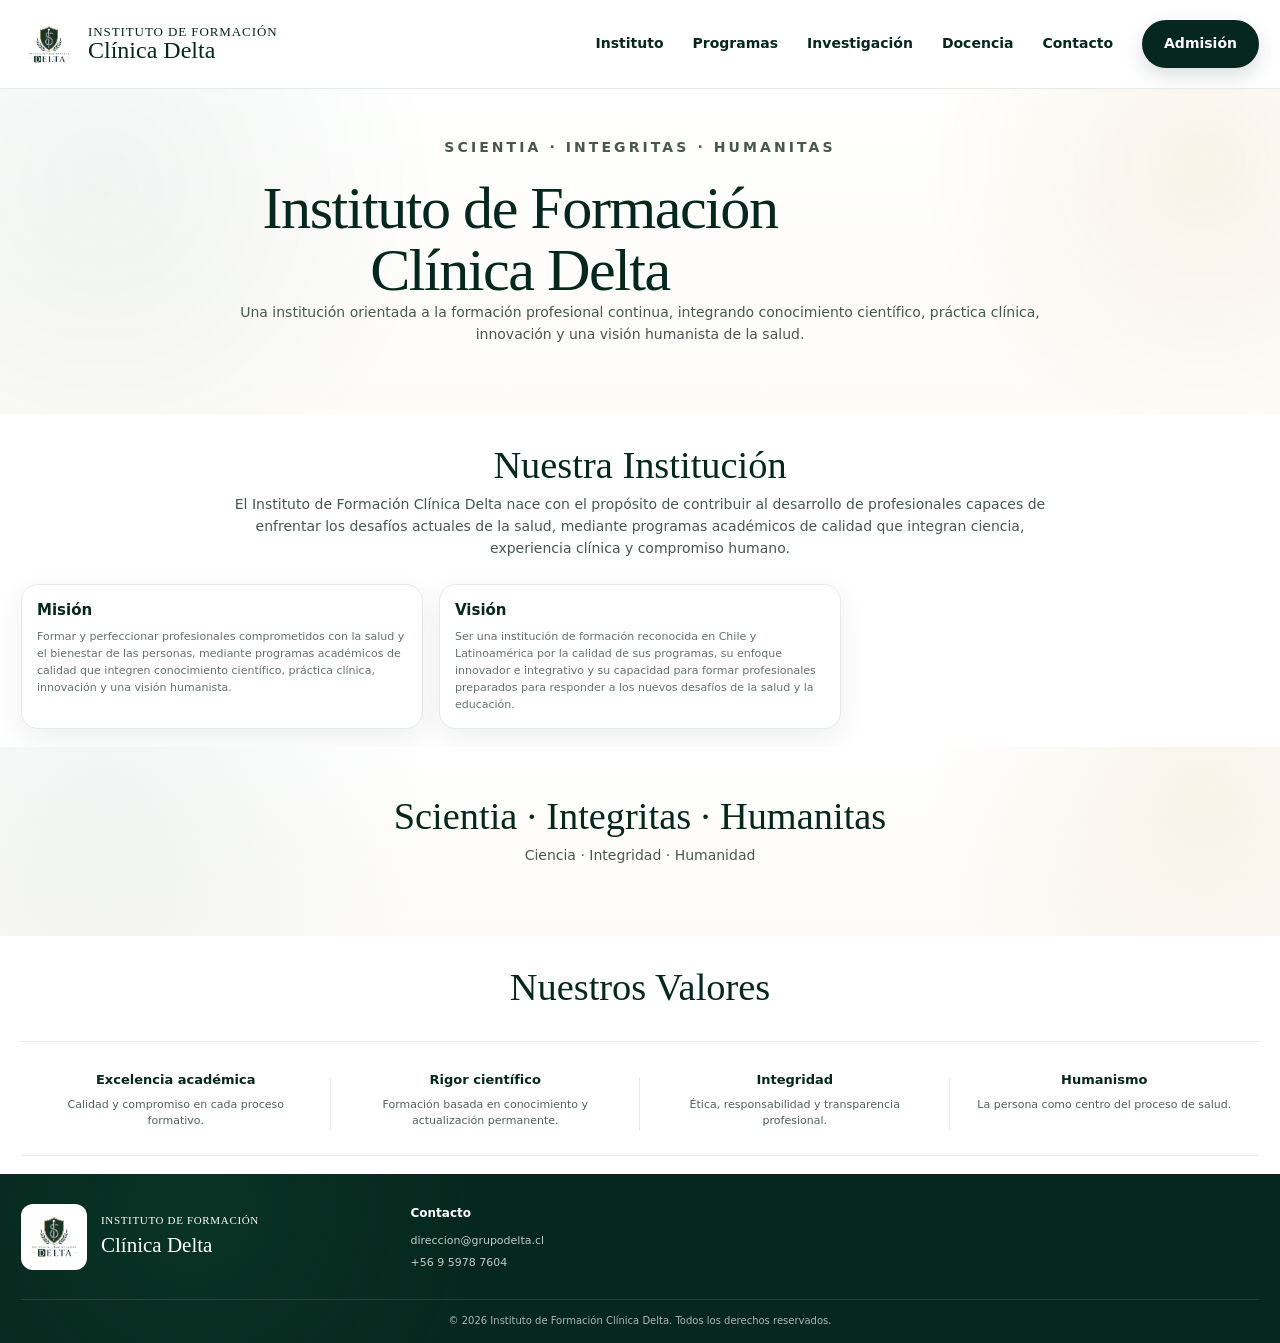
==== commit 91ea342c: "Update instituto.html" ====
--- a/instituto.html
+++ b/instituto.html
@@ -3,237 +3,269 @@
 <head>
 <meta charset="UTF-8">
 <meta name="viewport" content="width=device-width, initial-scale=1.0">
+
 <title>Instituto | Instituto de Formación Clínica Delta</title>
+
 <link rel="stylesheet" href="style.css">
 
-<style>
-.instituto-hero{
-background:#faf9f4;
-padding:80px 8%;
-text-align:center;
-}
-
-.eyebrow{
-color:#b37b00;
-letter-spacing:4px;
-font-weight:bold;
-}
-
-.instituto-hero h1{
-font-family:Georgia,serif;
-font-size:52px;
-color:#063b2d;
-}
-
-.instituto-hero p{
-max-width:850px;
-margin:auto;
-color:#555;
-line-height:1.8;
-}
-
-.contenedor{
-width:min(1160px,90%);
-margin:auto;
-}
-
-.titulo{
-text-align:center;
-font-family:Georgia,serif;
-color:#063b2d;
-font-size:40px;
-margin:70px 0 40px;
-}
-
-.texto{
-text-align:center;
-color:#555;
-font-size:17px;
-line-height:1.8;
-}
-
-.grid{
-display:grid;
-grid-template-columns:repeat(2,1fr);
-gap:30px;
-margin-top:45px;
-}
-
-.card{
-background:white;
-padding:35px;
-border-radius:24px;
-box-shadow:0 10px 30px rgba(0,0,0,.08);
-}
-
-.card h2,.valor h3{
-font-family:Georgia,serif;
-color:#063b2d;
-}
-
-.card p,.valor p{
-color:#555;
-line-height:1.7;
-}
-
-.lema{
-background:#063b2d;
-color:white;
-text-align:center;
-padding:70px 20px;
-margin-top:70px;
-}
-
-.lema h2{
-font-family:Georgia,serif;
-font-size:45px;
-}
-
-.lema p{
-color:#d1ad59;
-letter-spacing:4px;
-}
-
-.valores{
-display:grid;
-grid-template-columns:repeat(3,1fr);
-gap:25px;
-}
-
-.valor{
-background:white;
-padding:30px;
-border-radius:20px;
-box-shadow:0 8px 25px rgba(0,0,0,.07);
-}
-
-@media(max-width:800px){
-.grid,.valores{grid-template-columns:1fr;}
-}
-</style>
 </head>
 
 <body>
 
-<header class="topbar">
-<div class="container">
-<nav class="nav">
-
-<a href="index.html" class="brand">
-<div class="brand-logo">
-<img src="img/logo-ifcd.png">
-</div>
-<div class="brand-text">
-<strong>Instituto de Formación Clínica Delta</strong>
-<span>IFCD · Grupo Delta Science Chile</span>
-</div>
-</a>
-
-<div class="nav-links">
+<header class="site-header">
+<div class="container header-inner">
+
+<a class="brand" href="index.html">
+
+<img src="img/logo-ifcd.png" alt="Instituto Delta">
+
+<div class="brand-copy">
+<strong>Instituto de Formación</strong>
+<span>Clínica Delta</span>
+</div>
+
+</a>
+
+<nav class="main-nav">
+
 <a href="instituto.html">Instituto</a>
 <a href="programas.html">Programas</a>
+<a href="#">Investigación</a>
+<a href="#">Docencia</a>
 <a href="#contacto">Contacto</a>
-</div>
-
-<div class="nav-actions">
-<a class="btn btn-primary" href="#contacto">Admisión</a>
-</div>
+
+<a class="admission-btn" href="#contacto">
+Admisión
+</a>
 
 </nav>
+
 </div>
 </header>
 
 
 <main>
 
-<section class="instituto-hero">
-<div class="eyebrow">SCIENTIA · INTEGRITAS · HUMANITAS</div>
-<h1>Instituto de Formación Clínica Delta</h1>
+<section class="hero">
+<div class="container">
+
+<div class="section-heading">
+
+<p class="eyebrow">
+SCIENTIA · INTEGRITAS · HUMANITAS
+</p>
+
+<h1>
+Instituto de Formación Clínica Delta
+</h1>
+
 <p>
 Una institución orientada a la formación profesional continua,
 integrando conocimiento científico, práctica clínica, innovación
 y una visión humanista de la salud.
 </p>
-</section>
-
-
-<section class="contenedor">
-
-<h2 class="titulo">Nuestra Institución</h2>
-
-<p class="texto">
+
+</div>
+</div>
+</section>
+
+
+
+<section class="content-zone">
+
+<div class="container">
+
+<div class="section-heading">
+
+<h2>
+Nuestra Institución
+</h2>
+
+<p>
 El Instituto de Formación Clínica Delta nace con el propósito de
 contribuir al desarrollo de profesionales capaces de enfrentar los
 desafíos actuales de la salud, mediante programas académicos de
 calidad que integran ciencia, experiencia clínica y compromiso humano.
 </p>
 
-
-<div class="grid">
-
-<div class="card">
-<h2>Misión</h2>
-<p>
-Formar y perfeccionar profesionales comprometidos con la salud y el
-bienestar de las personas, mediante programas académicos de calidad
-que integren conocimiento científico, práctica clínica, innovación y
-una visión humanista.
-</p>
-</div>
-
-
-<div class="card">
-<h2>Visión</h2>
+</div>
+
+
+<div class="program-grid">
+
+
+<article class="program-card">
+
+<div class="program-body">
+
+<h3>
+Misión
+</h3>
+
+<p>
+Formar y perfeccionar profesionales comprometidos con la salud y
+el bienestar de las personas, mediante programas académicos de
+calidad que integren conocimiento científico, práctica clínica,
+innovación y una visión humanista.
+</p>
+
+</div>
+
+</article>
+
+
+
+<article class="program-card">
+
+<div class="program-body">
+
+<h3>
+Visión
+</h3>
+
 <p>
 Ser una institución de formación reconocida en Chile y Latinoamérica
-por la calidad de sus programas, su enfoque innovador e integrativo y
-su capacidad para formar profesionales preparados para responder a los
-nuevos desafíos de la salud y la educación.
-</p>
-</div>
-
-</div>
-
-</section>
-
-
-<section class="lema">
-<h2>Scientia · Integritas · Humanitas</h2>
-<p>Ciencia · Integridad · Humanidad</p>
-</section>
-
-
-<section class="contenedor">
-
-<h2 class="titulo">Nuestros Valores</h2>
-
-<div class="valores">
-
-<div class="valor"><h3>Excelencia académica</h3><p>Altos estándares de calidad en programas y formación.</p></div>
-
-<div class="valor"><h3>Rigor científico</h3><p>Conocimiento basado en análisis crítico y actualización permanente.</p></div>
-
-<div class="valor"><h3>Integridad</h3><p>Responsabilidad, ética y transparencia profesional.</p></div>
-
-<div class="valor"><h3>Humanismo</h3><p>La persona como centro del proceso de salud.</p></div>
-
-<div class="valor"><h3>Innovación</h3><p>Nuevas metodologías para los desafíos actuales.</p></div>
-
-<div class="valor"><h3>Compromiso con el bienestar</h3><p>Impacto positivo en personas y comunidades.</p></div>
-
-</div>
-
-</section>
+por la calidad de sus programas, su enfoque innovador e integrativo
+y su capacidad para formar profesionales preparados para responder
+a los nuevos desafíos de la salud y la educación.
+</p>
+
+</div>
+
+</article>
+
+
+</div>
+
+</div>
+
+</section>
+
+
+
+<section class="hero">
+
+<div class="container">
+
+<div class="section-heading">
+
+<h2>
+Scientia · Integritas · Humanitas
+</h2>
+
+<p>
+Ciencia · Integridad · Humanidad
+</p>
+
+</div>
+
+</div>
+
+</section>
+
+
+
+<section class="content-zone">
+
+<div class="container">
+
+<div class="section-heading">
+
+<h2>
+Nuestros Valores
+</h2>
+
+</div>
+
+
+<div class="values-grid">
+
+
+<div class="value-item">
+<h3>Excelencia académica</h3>
+<p>Calidad y compromiso en cada proceso formativo.</p>
+</div>
+
+
+<div class="value-item">
+<h3>Rigor científico</h3>
+<p>Formación basada en conocimiento y actualización permanente.</p>
+</div>
+
+
+<div class="value-item">
+<h3>Integridad</h3>
+<p>Ética, responsabilidad y transparencia profesional.</p>
+</div>
+
+
+<div class="value-item">
+<h3>Humanismo</h3>
+<p>La persona como centro del proceso de salud.</p>
+</div>
+
+
+</div>
+
+</div>
+
+</section>
+
 
 </main>
 
 
-<footer id="contacto">
-<div class="container">
-<h4>Contacto</h4>
-<p>direccion@grupodelta.cl</p>
-<p>+56 9 5978 7604</p>
-</div>
+
+<footer class="site-footer" id="contacto">
+
+<div class="container footer-grid">
+
+<div class="footer-brand">
+
+<img src="img/logo-ifcd.png">
+
+<div>
+
+<strong>
+Instituto de Formación
+</strong>
+
+<span>
+Clínica Delta
+</span>
+
+</div>
+
+</div>
+
+
+<div class="footer-column">
+
+<h3>
+Contacto
+</h3>
+
+<a href="mailto:direccion@grupodelta.cl">
+direccion@grupodelta.cl
+</a>
+
+<a href="#">
++56 9 5978 7604
+</a>
+
+</div>
+
+
+</div>
+
+
+<div class="container footer-bottom">
+
+© 2026 Instituto de Formación Clínica Delta.
+Todos los derechos reservados.
+
+</div>
+
 </footer>
 
 
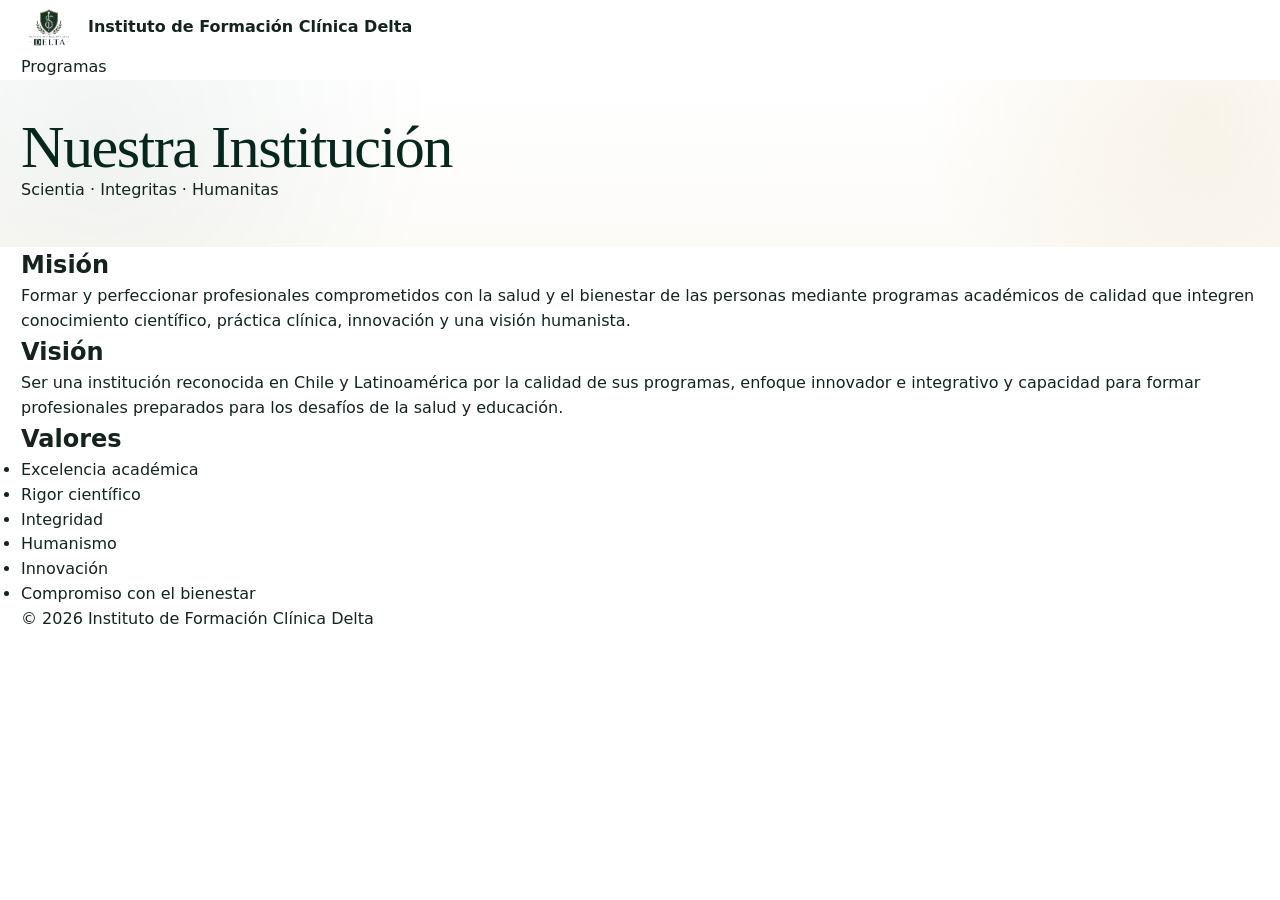
==== commit 0890a541: "Update title and restructure instituto.html" ====
--- a/instituto.html
+++ b/instituto.html
@@ -3,273 +3,55 @@
 <head>
 <meta charset="UTF-8">
 <meta name="viewport" content="width=device-width, initial-scale=1.0">
-
-<title>Instituto | Instituto de Formación Clínica Delta</title>
-
+<title>Instituto | Clínica Delta</title>
 <link rel="stylesheet" href="style.css">
-
 </head>
-
 <body>
 
-<header class="site-header">
-<div class="container header-inner">
-
-<a class="brand" href="index.html">
-
-<img src="img/logo-ifcd.png" alt="Instituto Delta">
-
-<div class="brand-copy">
-<strong>Instituto de Formación</strong>
-<span>Clínica Delta</span>
-</div>
-
+<header class="topbar">
+<div class="container">
+<nav class="nav">
+<a href="index.html" class="brand">
+<img src="img/logo-ifcd.png">
+<strong>Instituto de Formación Clínica Delta</strong>
 </a>
-
-<nav class="main-nav">
-
-<a href="instituto.html">Instituto</a>
 <a href="programas.html">Programas</a>
-<a href="#">Investigación</a>
-<a href="#">Docencia</a>
-<a href="#contacto">Contacto</a>
-
-<a class="admission-btn" href="#contacto">
-Admisión
-</a>
-
 </nav>
-
 </div>
 </header>
 
-
 <main>
-
 <section class="hero">
 <div class="container">
-
-<div class="section-heading">
-
-<p class="eyebrow">
-SCIENTIA · INTEGRITAS · HUMANITAS
-</p>
-
-<h1>
-Instituto de Formación Clínica Delta
-</h1>
-
-<p>
-Una institución orientada a la formación profesional continua,
-integrando conocimiento científico, práctica clínica, innovación
-y una visión humanista de la salud.
-</p>
-
-</div>
+<h1>Nuestra Institución</h1>
+<p>Scientia · Integritas · Humanitas</p>
 </div>
 </section>
 
+<section class="section">
+<div class="container">
+<h2>Misión</h2>
+<p>Formar y perfeccionar profesionales comprometidos con la salud y el bienestar de las personas mediante programas académicos de calidad que integren conocimiento científico, práctica clínica, innovación y una visión humanista.</p>
 
+<h2>Visión</h2>
+<p>Ser una institución reconocida en Chile y Latinoamérica por la calidad de sus programas, enfoque innovador e integrativo y capacidad para formar profesionales preparados para los desafíos de la salud y educación.</p>
 
-<section class="content-zone">
-
-<div class="container">
-
-<div class="section-heading">
-
-<h2>
-Nuestra Institución
-</h2>
-
-<p>
-El Instituto de Formación Clínica Delta nace con el propósito de
-contribuir al desarrollo de profesionales capaces de enfrentar los
-desafíos actuales de la salud, mediante programas académicos de
-calidad que integran ciencia, experiencia clínica y compromiso humano.
-</p>
-
+<h2>Valores</h2>
+<ul>
+<li>Excelencia académica</li>
+<li>Rigor científico</li>
+<li>Integridad</li>
+<li>Humanismo</li>
+<li>Innovación</li>
+<li>Compromiso con el bienestar</li>
+</ul>
 </div>
-
-
-<div class="program-grid">
-
-
-<article class="program-card">
-
-<div class="program-body">
-
-<h3>
-Misión
-</h3>
-
-<p>
-Formar y perfeccionar profesionales comprometidos con la salud y
-el bienestar de las personas, mediante programas académicos de
-calidad que integren conocimiento científico, práctica clínica,
-innovación y una visión humanista.
-</p>
-
-</div>
-
-</article>
-
-
-
-<article class="program-card">
-
-<div class="program-body">
-
-<h3>
-Visión
-</h3>
-
-<p>
-Ser una institución de formación reconocida en Chile y Latinoamérica
-por la calidad de sus programas, su enfoque innovador e integrativo
-y su capacidad para formar profesionales preparados para responder
-a los nuevos desafíos de la salud y la educación.
-</p>
-
-</div>
-
-</article>
-
-
-</div>
-
-</div>
-
 </section>
-
-
-
-<section class="hero">
-
-<div class="container">
-
-<div class="section-heading">
-
-<h2>
-Scientia · Integritas · Humanitas
-</h2>
-
-<p>
-Ciencia · Integridad · Humanidad
-</p>
-
-</div>
-
-</div>
-
-</section>
-
-
-
-<section class="content-zone">
-
-<div class="container">
-
-<div class="section-heading">
-
-<h2>
-Nuestros Valores
-</h2>
-
-</div>
-
-
-<div class="values-grid">
-
-
-<div class="value-item">
-<h3>Excelencia académica</h3>
-<p>Calidad y compromiso en cada proceso formativo.</p>
-</div>
-
-
-<div class="value-item">
-<h3>Rigor científico</h3>
-<p>Formación basada en conocimiento y actualización permanente.</p>
-</div>
-
-
-<div class="value-item">
-<h3>Integridad</h3>
-<p>Ética, responsabilidad y transparencia profesional.</p>
-</div>
-
-
-<div class="value-item">
-<h3>Humanismo</h3>
-<p>La persona como centro del proceso de salud.</p>
-</div>
-
-
-</div>
-
-</div>
-
-</section>
-
-
 </main>
 
-
-
-<footer class="site-footer" id="contacto">
-
-<div class="container footer-grid">
-
-<div class="footer-brand">
-
-<img src="img/logo-ifcd.png">
-
-<div>
-
-<strong>
-Instituto de Formación
-</strong>
-
-<span>
-Clínica Delta
-</span>
-
-</div>
-
-</div>
-
-
-<div class="footer-column">
-
-<h3>
-Contacto
-</h3>
-
-<a href="mailto:direccion@grupodelta.cl">
-direccion@grupodelta.cl
-</a>
-
-<a href="#">
-+56 9 5978 7604
-</a>
-
-</div>
-
-
-</div>
-
-
-<div class="container footer-bottom">
-
-© 2026 Instituto de Formación Clínica Delta.
-Todos los derechos reservados.
-
-</div>
-
+<footer>
+<div class="container">© 2026 Instituto de Formación Clínica Delta</div>
 </footer>
-
-
-<script src="script.js"></script>
 
 </body>
 </html>
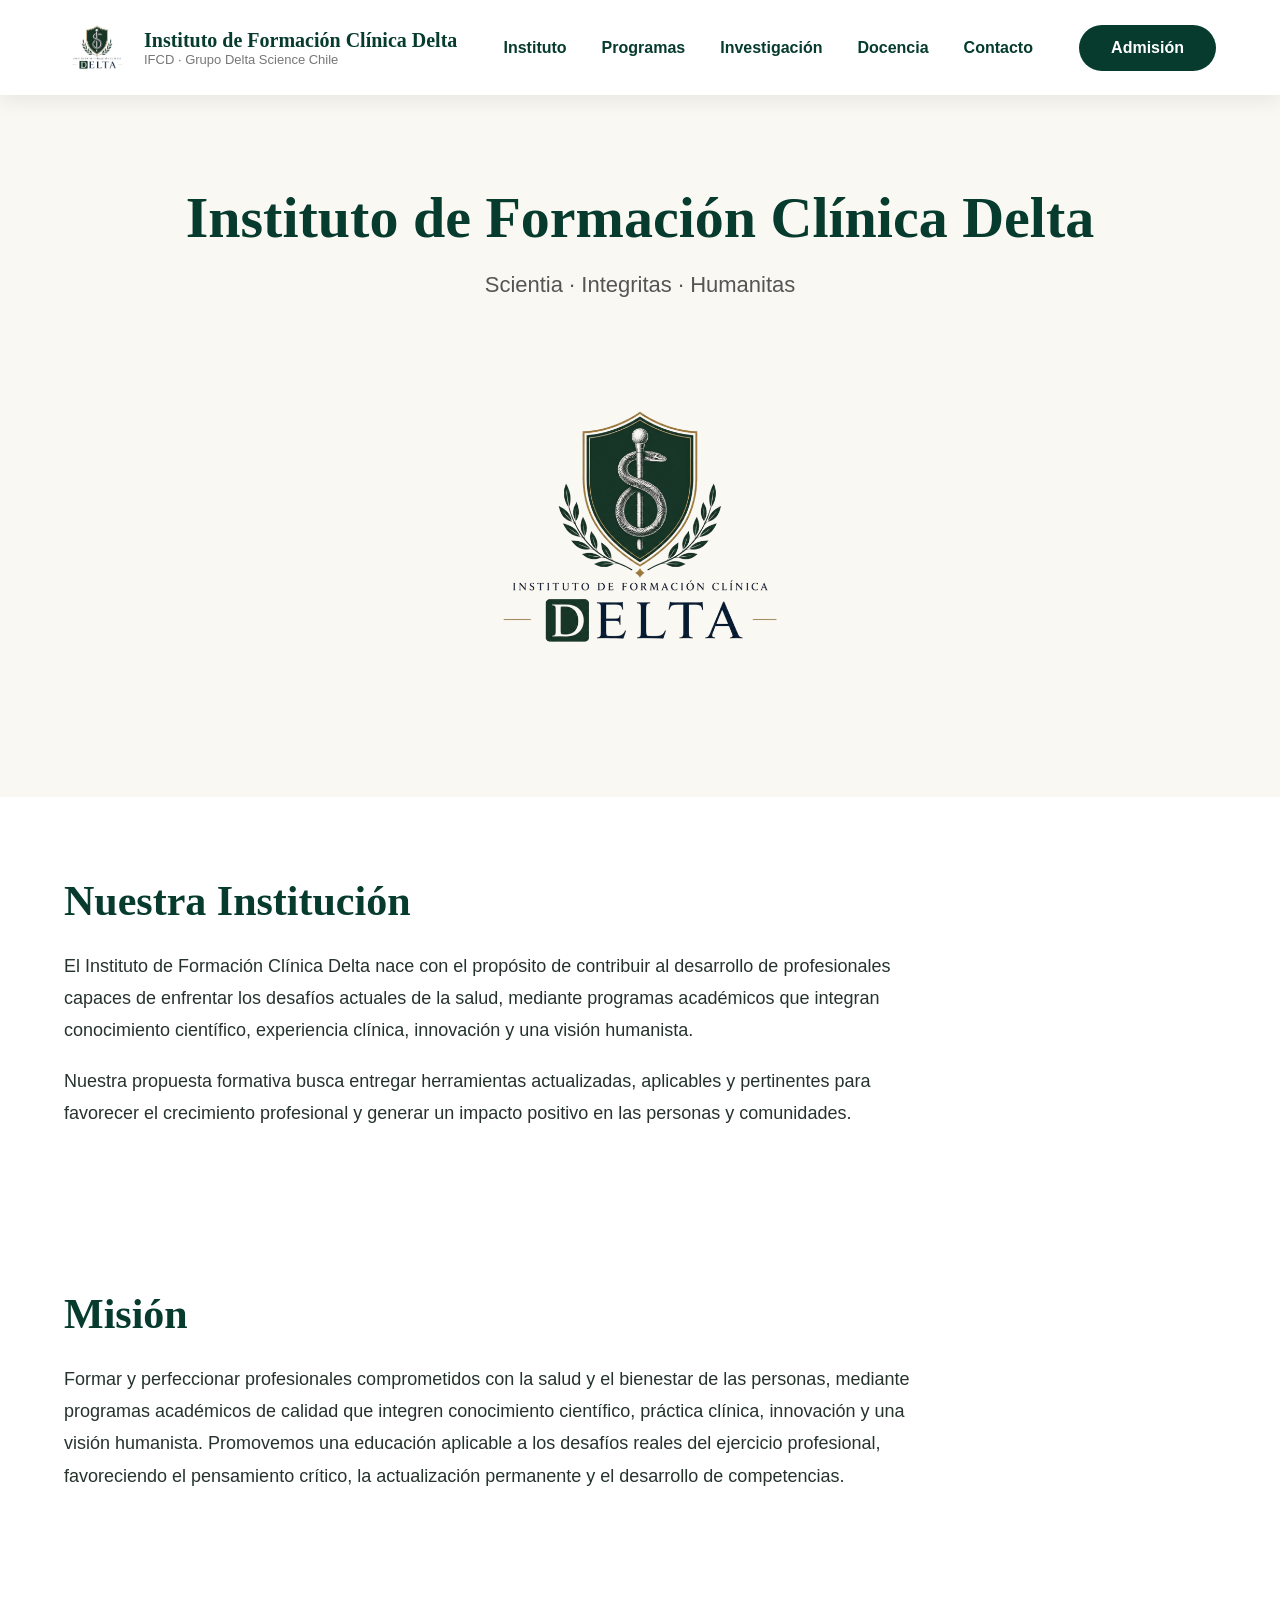
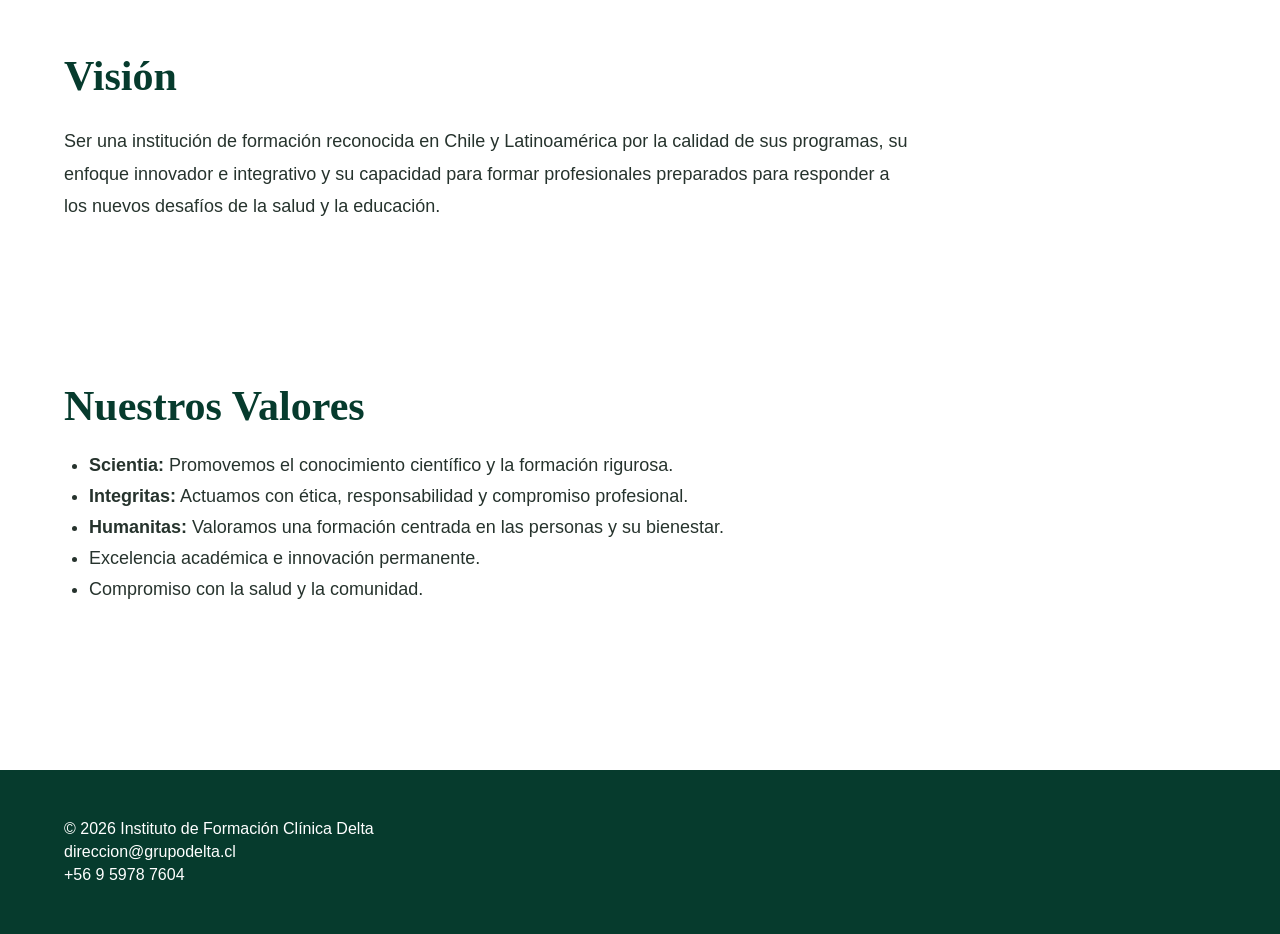
==== commit 92656b0f: "Refactor instituto.html structure and content" ====
--- a/instituto.html
+++ b/instituto.html
@@ -1,57 +1,351 @@
 <!DOCTYPE html>
 <html lang="es">
+
 <head>
+
 <meta charset="UTF-8">
 <meta name="viewport" content="width=device-width, initial-scale=1.0">
+
 <title>Instituto | Clínica Delta</title>
+
 <link rel="stylesheet" href="style.css">
+
 </head>
+
+
 <body>
 
+
+
+<!-- HEADER -->
+
 <header class="topbar">
-<div class="container">
+
+<div class="container">
+
+
 <nav class="nav">
+
+
 <a href="index.html" class="brand">
-<img src="img/logo-ifcd.png">
-<strong>Instituto de Formación Clínica Delta</strong>
-</a>
-<a href="programas.html">Programas</a>
+
+
+<img src="img/logo-ifcd.png" alt="Instituto Delta">
+
+
+<div class="brand-text">
+
+<strong>
+Instituto de Formación Clínica Delta
+</strong>
+
+<span>
+IFCD · Grupo Delta Science Chile
+</span>
+
+
+</div>
+
+
+</a>
+
+
+
+
+<div class="nav-links">
+
+
+<a href="instituto.html">
+Instituto
+</a>
+
+
+<a href="programas.html">
+Programas
+</a>
+
+
+<a href="#">
+Investigación
+</a>
+
+
+<a href="#">
+Docencia
+</a>
+
+
+<a href="#contacto">
+Contacto
+</a>
+
+
+
+</div>
+
+
+
+<a href="#contacto" class="btn btn-primary">
+Admisión
+</a>
+
+
+
 </nav>
-</div>
+
+
+</div>
+
 </header>
 
+
+
+
+
+
+
 <main>
+
+
+
+<!-- HERO -->
+
+
 <section class="hero">
-<div class="container">
-<h1>Nuestra Institución</h1>
-<p>Scientia · Integritas · Humanitas</p>
-</div>
-</section>
+
+
+<div class="container">
+
+
+<h1>
+Instituto de Formación Clínica Delta
+</h1>
+
+
+<p>
+Scientia · Integritas · Humanitas
+</p>
+
+
+
+<img src="img/logo-ifcd.png" alt="Logo Delta">
+
+
+</div>
+
+
+</section>
+
+
+
+
+
+
+
+<!-- PRESENTACIÓN -->
+
 
 <section class="section">
-<div class="container">
-<h2>Misión</h2>
-<p>Formar y perfeccionar profesionales comprometidos con la salud y el bienestar de las personas mediante programas académicos de calidad que integren conocimiento científico, práctica clínica, innovación y una visión humanista.</p>
-
-<h2>Visión</h2>
-<p>Ser una institución reconocida en Chile y Latinoamérica por la calidad de sus programas, enfoque innovador e integrativo y capacidad para formar profesionales preparados para los desafíos de la salud y educación.</p>
-
-<h2>Valores</h2>
+
+
+<div class="container">
+
+
+<h2>
+Nuestra Institución
+</h2>
+
+
+
+<p>
+
+El Instituto de Formación Clínica Delta nace con el propósito de contribuir al desarrollo de profesionales capaces de enfrentar los desafíos actuales de la salud, mediante programas académicos que integran conocimiento científico, experiencia clínica, innovación y una visión humanista.
+
+</p>
+
+
+<br>
+
+
+<p>
+
+Nuestra propuesta formativa busca entregar herramientas actualizadas, aplicables y pertinentes para favorecer el crecimiento profesional y generar un impacto positivo en las personas y comunidades.
+
+</p>
+
+
+
+</div>
+
+
+</section>
+
+
+
+
+
+
+
+<!-- MISION -->
+
+
+<section class="section">
+
+
+<div class="container">
+
+
+<h2>
+Misión
+</h2>
+
+
+
+<p>
+
+Formar y perfeccionar profesionales comprometidos con la salud y el bienestar de las personas, mediante programas académicos de calidad que integren conocimiento científico, práctica clínica, innovación y una visión humanista.
+
+Promovemos una educación aplicable a los desafíos reales del ejercicio profesional, favoreciendo el pensamiento crítico, la actualización permanente y el desarrollo de competencias.
+
+</p>
+
+
+</div>
+
+
+</section>
+
+
+
+
+
+
+
+<!-- VISION -->
+
+
+<section class="section">
+
+
+<div class="container">
+
+
+<h2>
+Visión
+</h2>
+
+
+
+<p>
+
+Ser una institución de formación reconocida en Chile y Latinoamérica por la calidad de sus programas, su enfoque innovador e integrativo y su capacidad para formar profesionales preparados para responder a los nuevos desafíos de la salud y la educación.
+
+</p>
+
+
+
+</div>
+
+
+</section>
+
+
+
+
+
+
+
+<!-- VALORES -->
+
+
+<section class="section">
+
+
+<div class="container">
+
+
+<h2>
+Nuestros Valores
+</h2>
+
+
 <ul>
-<li>Excelencia académica</li>
-<li>Rigor científico</li>
-<li>Integridad</li>
-<li>Humanismo</li>
-<li>Innovación</li>
-<li>Compromiso con el bienestar</li>
+
+<li>
+<strong>Scientia:</strong> Promovemos el conocimiento científico y la formación rigurosa.
+</li>
+
+
+<li>
+<strong>Integritas:</strong> Actuamos con ética, responsabilidad y compromiso profesional.
+</li>
+
+
+<li>
+<strong>Humanitas:</strong> Valoramos una formación centrada en las personas y su bienestar.
+</li>
+
+
+<li>
+Excelencia académica e innovación permanente.
+</li>
+
+
+<li>
+Compromiso con la salud y la comunidad.
+</li>
+
+
 </ul>
-</div>
-</section>
+
+
+
+</div>
+
+
+</section>
+
+
+
 </main>
 
-<footer>
-<div class="container">© 2026 Instituto de Formación Clínica Delta</div>
+
+
+
+
+
+
+<footer id="contacto">
+
+
+<div class="container">
+
+
+<p>
+© 2026 Instituto de Formación Clínica Delta
+</p>
+
+
+<p>
+direccion@grupodelta.cl
+</p>
+
+
+<p>
++56 9 5978 7604
+</p>
+
+
+
+</div>
+
+
 </footer>
 
+
+
+
+
 </body>
+
 </html>
--- a/style.css
+++ b/style.css
@@ -1,1119 +1,500 @@
 :root{
-  --green-950:#06271d;
-  --green-900:#0a3326;
-  --green-800:#0f4935;
-  --green-700:#146043;
-  --green-100:#eaf3ee;
-
-  --gold-700:#9d6e12;
-  --gold-600:#bd8618;
-  --gold-500:#d39a27;
-  --gold-100:#fbf2df;
-
-  --ink:#15231d;
-  --muted:#65716b;
-  --line:#e6ebe8;
-  --paper:#ffffff;
-  --soft:#f8faf8;
-  --cream:#fbf7ef;
-
-  --shadow:0 18px 55px rgba(9,42,31,.10);
-  --shadow-soft:0 10px 30px rgba(9,42,31,.07);
-
-  --radius-xl:28px;
-  --radius-lg:20px;
-  --radius-md:15px;
-
-  --max:1240px;
-}
+
+--green:#063b2d;
+--green-dark:#04291f;
+--gold:#b58a35;
+--cream:#faf8f2;
+--text:#26332d;
+--gray:#666;
+
+}
+
 
 *{
-  box-sizing:border-box;
-  margin:0;
-  padding:0;
-}
+
+box-sizing:border-box;
+margin:0;
+padding:0;
+
+}
+
 
 html{
-  scroll-behavior:smooth;
-  scroll-padding-top:95px;
-}
+
+scroll-behavior:smooth;
+
+}
+
 
 body{
-  font-family:Inter, ui-sans-serif, system-ui, -apple-system, BlinkMacSystemFont,
-  "Segoe UI", Arial, sans-serif;
-  color:var(--ink);
-  background:var(--paper);
-  line-height:1.55;
-  overflow-x:hidden;
-}
-
-img{
-  max-width:100%;
-  display:block;
-}
-
-a{
-  color:inherit;
-  text-decoration:none;
-}
-
-button{
-  font:inherit;
-}
+
+font-family:Arial, Helvetica, sans-serif;
+color:var(--text);
+background:white;
+
+}
+
 
 .container{
-  width:min(var(--max), calc(100% - 42px));
-  margin-inline:auto;
-}
-
-
-/* =========================
-   HEADER
-   ========================= */
-
-.site-header{
-  position:sticky;
-  top:0;
-  z-index:1000;
-  background:rgba(255,255,255,.96);
-  border-bottom:1px solid var(--line);
-  backdrop-filter:blur(14px);
-}
-
-.header-inner{
-  min-height:88px;
-  display:flex;
-  align-items:center;
-  justify-content:space-between;
-  gap:26px;
-}
+
+width:90%;
+max-width:1200px;
+margin:auto;
+
+}
+
+
+
+/* ==========================
+HEADER
+========================== */
+
+
+.topbar{
+
+background:white;
+height:95px;
+display:flex;
+align-items:center;
+position:sticky;
+top:0;
+z-index:1000;
+box-shadow:0 5px 20px rgba(0,0,0,.08);
+
+}
+
+
+
+.nav{
+
+display:flex;
+align-items:center;
+justify-content:space-between;
+height:95px;
+
+}
+
+
 
 .brand{
-  display:flex;
-  align-items:center;
-  gap:12px;
-  flex:0 0 auto;
-  min-width:270px;
-}
+
+display:flex;
+align-items:center;
+gap:15px;
+text-decoration:none;
+
+}
+
+
 
 .brand img{
-  width:55px;
-  height:55px;
-  object-fit:contain;
-}
-
-.brand-copy{
-  display:grid;
-  line-height:1.02;
-  color:var(--green-950);
-}
-
-.brand-copy strong{
-  font-family:Georgia, "Times New Roman", serif;
-  font-size:13px;
-  font-weight:500;
-  letter-spacing:.07em;
-  text-transform:uppercase;
-}
-
-.brand-copy span{
-  font-family:Georgia, "Times New Roman", serif;
-  font-size:24px;
-  font-weight:500;
-}
-
-.main-nav{
-  display:flex;
-  align-items:center;
-  justify-content:flex-end;
-  gap:29px;
-  font-size:14px;
-  font-weight:700;
-  color:var(--green-950);
-}
-
-.main-nav > a{
-  white-space:nowrap;
-  transition:.2s ease;
-}
-
-.main-nav > a:not(.admission-btn):hover{
-  color:var(--gold-700);
-}
-
-.admission-btn{
-  min-width:116px;
-  padding:13px 22px;
-  border-radius:999px;
-  background:var(--green-950);
-  color:#fff!important;
-  text-align:center;
-  box-shadow:0 8px 20px rgba(6,39,29,.15);
-}
-
-.admission-btn:hover{
-  background:var(--green-800);
-}
-
-
-/* Dropdown */
-
-.dropdown{
-  position:relative;
-}
-
-.dropdown-toggle{
-  appearance:none;
-  border:0;
-  background:transparent;
-  color:var(--green-950);
-  font-weight:700;
-  cursor:pointer;
-  white-space:nowrap;
-  display:flex;
-  align-items:center;
-  gap:5px;
-}
-
-.chevron{
-  font-size:18px;
-  transform:translateY(-2px);
-}
-
-.dropdown-menu{
-  position:absolute;
-  top:calc(100% + 18px);
-  left:50%;
-  transform:translateX(-50%) translateY(-8px);
-  width:176px;
-  padding:10px;
-  background:#fff;
-  border:1px solid var(--line);
-  border-radius:16px;
-  box-shadow:var(--shadow);
-  opacity:0;
-  visibility:hidden;
-  pointer-events:none;
-  transition:.18s ease;
-}
-
-.dropdown.open .dropdown-menu{
-  opacity:1;
-  visibility:visible;
-  pointer-events:auto;
-  transform:translateX(-50%) translateY(0);
-}
-
-.dropdown-menu a{
-  display:flex;
-  align-items:center;
-  gap:10px;
-  padding:10px 9px;
-  border-radius:10px;
-  font-size:14px;
-  font-weight:750;
-}
-
-.dropdown-menu a:hover{
-  background:var(--green-100);
-}
-
-.dropdown-menu img{
-  width:28px;
-  height:28px;
-  object-fit:contain;
-  border-radius:7px;
-}
-
-.menu-toggle{
-  display:none;
-  width:46px;
-  height:46px;
-  border:1px solid var(--line);
-  border-radius:13px;
-  background:#fff;
-  padding:10px;
-  cursor:pointer;
-}
-
-.menu-toggle span{
-  display:block;
-  height:2px;
-  margin:5px 0;
-  background:var(--green-950);
-  border-radius:99px;
-}
-
-
-/* =========================
-   HERO
-   ========================= */
+
+width:65px;
+height:65px;
+object-fit:contain;
+
+}
+
+
+
+.brand-text{
+
+display:flex;
+flex-direction:column;
+
+}
+
+
+
+.brand-text strong{
+
+font-family:Georgia,serif;
+font-size:20px;
+color:var(--green);
+
+}
+
+
+
+.brand-text span{
+
+font-size:13px;
+color:#777;
+
+}
+
+
+
+.nav-links{
+
+display:flex;
+align-items:center;
+gap:35px;
+
+}
+
+
+
+.nav-links a{
+
+text-decoration:none;
+font-weight:600;
+font-size:16px;
+color:var(--green);
+transition:.3s;
+
+}
+
+
+
+.nav-links a:hover{
+
+color:var(--gold);
+
+}
+
+
+
+.btn{
+
+display:inline-block;
+padding:14px 32px;
+border-radius:35px;
+font-weight:bold;
+text-decoration:none;
+
+}
+
+
+
+.btn-primary{
+
+background:var(--green);
+color:white;
+
+}
+
+
+
+.btn-primary:hover{
+
+background:var(--green-dark);
+
+}
+
+
+
+
+
+/* ==========================
+HERO
+========================== */
+
 
 .hero{
-  position:relative;
-  padding:36px 0 44px;
-  background:
-    radial-gradient(circle at 8% 30%, rgba(15,73,53,.055), transparent 28%),
-    radial-gradient(circle at 94% 22%, rgba(189,134,24,.09), transparent 23%),
-    linear-gradient(180deg,#fff 0%,#fcfbf8 100%);
-}
-
-.hero-grid{
-  display:grid;
-  grid-template-columns:minmax(0,.43fr) minmax(0,.57fr);
-  gap:48px;
-  align-items:center;
-}
-
-.hero-copy{
-  padding:28px 0;
-}
-
-.eyebrow{
-  color:var(--gold-700);
-  text-transform:uppercase;
-  letter-spacing:.22em;
-  font-size:13px;
-  font-weight:900;
-  margin-bottom:18px;
-}
+
+background:var(--cream);
+padding:90px 0;
+text-align:center;
+
+}
+
+
 
 .hero h1{
-  max-width:580px;
-  font-family:Georgia, "Times New Roman", serif;
-  font-size:clamp(44px,4.7vw,68px);
-  line-height:1.04;
-  font-weight:500;
-  letter-spacing:-.025em;
-  color:var(--green-950);
-}
-
-.gold-line{
-  width:34px;
-  height:2px;
-  background:var(--gold-500);
-  margin:22px 0 18px;
-}
-
-.hero-description{
-  max-width:560px;
-  color:#33453d;
-  font-size:16px;
-  margin-bottom:24px;
-}
-
-.hero-actions{
-  display:flex;
-  gap:12px;
-  flex-wrap:wrap;
-}
-
-.contact-button{
-  min-height:62px;
-  padding:10px 15px;
-  border-radius:13px;
-  display:flex;
-  align-items:center;
-  gap:11px;
-  transition:.22s ease;
-}
-
-.contact-button:hover{
-  transform:translateY(-2px);
-}
-
-.contact-button .button-icon{
-  width:34px;
-  height:34px;
-  display:grid;
-  place-items:center;
-  border-radius:50%;
-  font-size:19px;
-  flex:0 0 auto;
-}
-
-.contact-button span:last-child{
-  display:grid;
-  line-height:1.25;
-}
-
-.contact-button small{
-  font-size:11px;
-  font-weight:750;
-}
-
-.contact-button strong{
-  font-size:12px;
-  font-weight:900;
-}
-
-.contact-button.whatsapp{
-  color:#fff;
-  background:#117c45;
-  box-shadow:0 12px 25px rgba(17,124,69,.18);
-}
-
-.contact-button.whatsapp .button-icon{
-  border:1px solid rgba(255,255,255,.45);
-}
-
-.contact-button.email{
-  background:#fff;
-  border:1px solid var(--green-800);
-  color:var(--green-950);
-}
-
-.contact-button.email .button-icon{
-  background:var(--green-100);
-}
-
-.hero-media{
-  width:100%;
-  justify-self:end;
-  border-radius:22px;
-  overflow:hidden;
-  background:#fff;
-  border:1px solid var(--line);
-  box-shadow:var(--shadow);
-}
-
-.hero-media img{
-  width:100%;
-  height:auto;
-  aspect-ratio:16 / 9;
-  object-fit:contain;
-  background:#fff;
-}
-
-
-/* =========================
-   CONTENT LAYOUT
-   ========================= */
-
-.content-zone{
-  padding:18px 0 18px;
-}
-
-.content-layout{
-  display:grid;
-  grid-template-columns:minmax(0,1fr) 300px;
-  gap:34px;
-  align-items:start;
-}
-
-.main-column{
-  min-width:0;
-}
-
-.section-heading{
-  max-width:820px;
-  margin:0 auto;
-  text-align:center;
-  padding:12px 0 25px;
-}
-
-.section-heading h2,
-.join-panel > h2,
-.mini-title h2{
-  font-family:Georgia, "Times New Roman", serif;
-  color:var(--green-950);
-  font-weight:500;
-}
-
-.section-heading h2{
-  font-size:clamp(31px,3vw,42px);
-  line-height:1.1;
-  margin-bottom:8px;
-}
-
-.section-heading p{
-  color:#48574f;
-  font-size:14px;
-}
-
-
-/* Values */
-
-.values-grid{
-  display:grid;
-  grid-template-columns:repeat(4,1fr);
-  border-top:1px solid var(--line);
-  border-bottom:1px solid var(--line);
-  padding:28px 0 26px;
-}
-
-.value-item{
-  text-align:center;
-  padding:0 22px;
-  position:relative;
-}
-
-.value-item:not(:last-child)::after{
-  content:"";
-  position:absolute;
-  top:8px;
-  right:0;
-  width:1px;
-  height:88%;
-  background:var(--line);
-}
-
-.round-icon{
-  width:46px;
-  height:46px;
-  margin:0 auto 11px;
-  display:grid;
-  place-items:center;
-  border:1px solid var(--green-700);
-  border-radius:50%;
-  color:var(--green-800);
-  font-size:22px;
-  background:#fff;
-}
-
-.value-item h3{
-  font-size:13px;
-  color:var(--green-950);
-  margin-bottom:7px;
-}
-
-.value-item p{
-  color:#526159;
-  font-size:11px;
-  line-height:1.45;
-}
-
-
-/* Training */
-
-.training{
-  padding-top:26px;
-}
-
-.mini-title{
-  display:flex;
-  align-items:center;
-  justify-content:center;
-  gap:18px;
-  margin-bottom:18px;
-}
-
-.mini-title span{
-  width:36px;
-  height:2px;
-  background:var(--gold-500);
-}
-
-.mini-title h2{
-  font-size:clamp(27px,2.4vw,34px);
-  text-align:center;
-}
-
-.program-grid{
-  display:grid;
-  grid-template-columns:repeat(3,1fr);
-  gap:16px;
-}
-
-.program-card{
-  overflow:hidden;
-  border-radius:17px;
-  background:#fff;
-  border:1px solid var(--line);
-  box-shadow:var(--shadow-soft);
-}
-
-.program-image{
-  aspect-ratio:16 / 9;
-  background:#f4f5f4;
-  overflow:hidden;
-}
-
-.program-image img{
-  width:100%;
-  height:100%;
-  object-fit:cover;
-  object-position:center;
-}
-
-.program-body{
-  padding:14px 15px 15px;
-}
-
-.program-body h3{
-  color:var(--green-950);
-  font-size:15px;
-  margin-bottom:5px;
-}
-
-.program-body p{
-  color:var(--muted);
-  font-size:11px;
-  min-height:34px;
-}
-
-.program-body a{
-  display:inline-block;
-  margin-top:7px;
-  color:var(--gold-700);
-  font-weight:850;
-  font-size:11px;
-}
-
-
-/* =========================
-   JOIN DELTA
-   ========================= */
-
-.join-panel{
-  border:1px solid var(--line);
-  border-radius:18px;
-  padding:17px 14px 14px;
-  background:#fff;
-}
-
-.join-panel > h2{
-  text-align:center;
-  font-size:27px;
-  margin-bottom:16px;
-}
-
-.join-card{
-  border-radius:16px;
-  padding:20px 16px;
-}
-
-.join-card + .join-card{
-  margin-top:14px;
-}
-
-.join-card.student{
-  background:linear-gradient(135deg,#eff6f1,#f8faf8);
-}
-
-.join-card.teacher{
-  background:linear-gradient(135deg,#fbf5e9,#fdfaf5);
-}
-
-.join-top{
-  display:grid;
-  grid-template-columns:44px 1fr;
-  gap:12px;
-  align-items:start;
-}
-
-.join-icon{
-  width:42px;
-  height:42px;
-  display:grid;
-  place-items:center;
-  border-radius:50%;
-  background:#117c45;
-  color:#fff;
-  font-size:21px;
-}
-
-.teacher .join-icon{
-  background:var(--gold-600);
-}
-
-.join-card h3{
-  color:var(--green-950);
-  font-size:15px;
-  margin-bottom:5px;
-}
-
-.join-card p{
-  color:#47564e;
-  font-size:12px;
-}
-
-.join-action{
-  margin:16px 0 0 auto;
-  min-height:51px;
-  padding:9px 12px;
-  width:fit-content;
-  max-width:100%;
-  border-radius:11px;
-  display:flex;
-  align-items:center;
-  gap:8px;
-  color:#fff;
-  box-shadow:0 10px 22px rgba(0,0,0,.08);
-}
-
-.join-action.whatsapp{
-  background:#117c45;
-}
-
-.join-action.teacher-action{
-  background:var(--gold-600);
-}
-
-.join-action > span:first-child{
-  font-size:18px;
-}
-
-.join-action > span:last-child{
-  display:grid;
-  line-height:1.2;
-}
-
-.join-action small{
-  font-size:9px;
-  font-weight:750;
-}
-
-.join-action strong{
-  font-size:10px;
-}
-
-
-/* =========================
-   GROUP DELTA
-   ========================= */
-
-.group-section{
-  padding:22px 0 0;
-}
-
-.group-title{
-  margin-bottom:16px;
-}
-
-.group-grid{
-  display:grid;
-  grid-template-columns:repeat(3,1fr);
-  gap:18px;
-  padding-bottom:30px;
-}
-
-.group-card{
-  min-height:132px;
-  display:grid;
-  grid-template-columns:130px 1fr;
-  gap:14px;
-  align-items:center;
-  padding:16px;
-  background:#fff;
-  border:1px solid var(--line);
-  border-radius:17px;
-  box-shadow:var(--shadow-soft);
-}
-
-.group-logo{
-  height:94px;
-  display:grid;
-  place-items:center;
-  background:#fff;
-}
-
-.group-logo img{
-  width:100%;
-  max-height:86px;
-  object-fit:contain;
-}
-
-.group-card h3{
-  color:var(--green-950);
-  font-size:14px;
-  margin-bottom:5px;
-}
-
-.group-card p{
-  color:var(--muted);
-  font-size:11px;
-  line-height:1.4;
-}
-
-.group-card a{
-  display:inline-block;
-  margin-top:7px;
-  font-size:11px;
-  font-weight:850;
-  color:var(--gold-700);
-}
-
-
-/* =========================
-   FOOTER
-   ========================= */
-
-.site-footer{
-  background:
-    radial-gradient(circle at 15% 20%,rgba(20,96,67,.22),transparent 26%),
-    var(--green-950);
-  color:#fff;
-  padding:30px 0 15px;
-}
-
-.footer-grid{
-  display:grid;
-  grid-template-columns:1.5fr .7fr .9fr 1fr .55fr;
-  gap:34px;
-  align-items:start;
-}
-
-.footer-brand{
-  display:flex;
-  align-items:center;
-  gap:14px;
-}
-
-.footer-brand img{
-  width:66px;
-  height:66px;
-  object-fit:contain;
-  background:#fff;
-  border-radius:12px;
-  padding:3px;
-}
-
-.footer-brand strong,
-.footer-brand span{
-  display:block;
-  font-family:Georgia, "Times New Roman", serif;
-  font-weight:500;
-}
-
-.footer-brand strong{
-  font-size:11px;
-  letter-spacing:.06em;
-  text-transform:uppercase;
-}
-
-.footer-brand span{
-  font-size:21px;
-}
-
-.footer-brand p{
-  color:var(--gold-500);
-  font-size:11px;
-  margin-top:7px;
-  font-weight:800;
-}
-
-.footer-column h3{
-  font-size:12px;
-  margin-bottom:9px;
-}
-
-.footer-column a,
-.footer-column span{
-  display:block;
-  color:rgba(255,255,255,.76);
-  font-size:11px;
-  margin:5px 0;
-}
-
-.footer-column a:hover{
-  color:#fff;
-}
-
-.social-row{
-  display:flex;
-  gap:9px;
-}
-
-.social-row a{
-  width:34px;
-  height:34px;
-  display:grid;
-  place-items:center;
-  border:1px solid rgba(255,255,255,.55);
-  border-radius:9px;
-  font-weight:900;
-  margin:0;
-}
-
-.footer-bottom{
-  border-top:1px solid rgba(255,255,255,.13);
-  margin-top:23px;
-  padding-top:13px;
-  text-align:center;
-  color:rgba(255,255,255,.67);
-  font-size:10px;
-}
-
-
-/* =========================
-   RESPONSIVE
-   ========================= */
-
-@media (min-width: 1021px){
-  .dropdown:hover .dropdown-menu{
-    opacity:1;
-    visibility:visible;
-    pointer-events:auto;
-    transform:translateX(-50%) translateY(0);
-  }
-}
-
-@media (max-width: 1120px){
-  .brand{
-    min-width:230px;
-  }
-
-  .main-nav{
-    gap:18px;
-    font-size:13px;
-  }
-
-  .hero-grid{
-    grid-template-columns:.44fr .56fr;
-    gap:32px;
-  }
-
-  .hero h1{
-    font-size:50px;
-  }
-
-  .content-layout{
-    grid-template-columns:minmax(0,1fr) 280px;
-  }
-
-  .group-card{
-    grid-template-columns:100px 1fr;
-  }
-}
-
-@media (max-width: 1020px){
-  .header-inner{
-    min-height:76px;
-  }
-
-  .brand img{
-    width:49px;
-    height:49px;
-  }
-
-  .brand-copy span{
-    font-size:21px;
-  }
-
-  .menu-toggle{
-    display:block;
-    margin-left:auto;
-  }
-
-  .main-nav{
-    position:absolute;
-    top:76px;
-    left:0;
-    right:0;
-    display:none;
-    padding:16px 21px 23px;
-    background:#fff;
-    border-bottom:1px solid var(--line);
-    box-shadow:0 20px 35px rgba(0,0,0,.07);
-    flex-direction:column;
-    align-items:stretch;
-    gap:0;
-  }
-
-  .main-nav.open{
-    display:flex;
-  }
-
-  .main-nav > a,
-  .dropdown-toggle{
-    width:100%;
-    padding:12px 3px;
-    border-bottom:1px solid var(--line);
-    text-align:left;
-  }
-
-  .admission-btn{
-    margin-top:14px;
-    border:0!important;
-    text-align:center!important;
-  }
-
-  .dropdown-menu{
-    position:static;
-    transform:none;
-    width:100%;
-    box-shadow:none;
-    border:0;
-    border-radius:0;
-    padding:5px 0 8px 15px;
-    display:none;
-    opacity:1;
-    visibility:visible;
-    pointer-events:auto;
-  }
-
-  .dropdown.open .dropdown-menu{
-    display:block;
-    transform:none;
-  }
-
-  .hero-grid{
-    grid-template-columns:1fr;
-    gap:20px;
-  }
-
-  .hero-copy{
-    padding-bottom:0;
-  }
-
-  .hero h1{
-    max-width:760px;
-  }
-
-  .hero-description{
-    max-width:760px;
-  }
-
-  .content-layout{
-    grid-template-columns:1fr;
-  }
-
-  .join-panel{
-    display:grid;
-    grid-template-columns:1fr 1fr;
-    gap:14px;
-    align-items:stretch;
-  }
-
-  .join-panel > h2{
-    grid-column:1 / -1;
-  }
-
-  .join-card + .join-card{
-    margin-top:0;
-  }
-
-  .group-grid{
-    grid-template-columns:1fr;
-  }
-
-  .footer-grid{
-    grid-template-columns:1.4fr 1fr 1fr;
-  }
-}
-
-@media (max-width: 760px){
-  .container{
-    width:min(100% - 28px,var(--max));
-  }
-
-  .brand{
-    min-width:0;
-  }
-
-  .brand-copy strong{
-    font-size:9px;
-  }
-
-  .brand-copy span{
-    font-size:17px;
-  }
-
-  .hero{
-    padding:22px 0 30px;
-  }
-
-  .hero-copy{
-    padding-top:10px;
-  }
-
-  .eyebrow{
-    font-size:10px;
-  }
-
-  .hero h1{
-    font-size:42px;
-  }
-
-  .hero-actions{
-    display:grid;
-    grid-template-columns:1fr;
-  }
-
-  .contact-button{
-    width:100%;
-  }
-
-  .values-grid{
-    grid-template-columns:1fr 1fr;
-    gap:22px 0;
-  }
-
-  .value-item:nth-child(2)::after{
-    display:none;
-  }
-
-  .value-item:nth-child(1)::after,
-  .value-item:nth-child(3)::after{
-    height:100%;
-  }
-
-  .program-grid{
-    grid-template-columns:1fr;
-  }
-
-  .program-body p{
-    min-height:0;
-  }
-
-  .join-panel{
-    grid-template-columns:1fr;
-  }
-
-  .mini-title{
-    gap:10px;
-  }
-
-  .mini-title span{
-    width:24px;
-  }
-
-  .group-card{
-    grid-template-columns:100px 1fr;
-  }
-
-  .footer-grid{
-    grid-template-columns:1fr 1fr;
-    gap:25px;
-  }
-
-  .footer-brand{
-    grid-column:1 / -1;
-  }
-}
-
-@media (max-width: 480px){
-  .brand-copy{
-    display:none;
-  }
-
-  .hero h1{
-    font-size:36px;
-  }
-
-  .values-grid{
-    grid-template-columns:1fr;
-  }
-
-  .value-item::after{
-    display:none!important;
-  }
-
-  .group-card{
-    grid-template-columns:1fr;
-    text-align:center;
-  }
-
-  .group-logo{
-    height:75px;
-  }
-
-  .group-logo img{
-    max-height:70px;
-  }
-
-  .footer-grid{
-    grid-template-columns:1fr;
-  }
-}
+
+font-family:Georgia,serif;
+font-size:58px;
+line-height:1.15;
+color:var(--green);
+margin-bottom:20px;
+
+}
+
+
+
+.hero p{
+
+font-size:22px;
+color:#555;
+max-width:900px;
+margin:auto;
+
+}
+
+
+
+.hero img{
+
+width:280px;
+max-width:70%;
+margin-top:55px;
+
+}
+
+
+
+
+
+/* ==========================
+SECCIONES
+========================== */
+
+
+.section{
+
+padding:80px 0;
+
+}
+
+
+
+.section h2{
+
+font-family:Georgia,serif;
+font-size:42px;
+color:var(--green);
+margin-bottom:25px;
+
+}
+
+
+
+.section p{
+
+font-size:18px;
+line-height:1.8;
+max-width:850px;
+
+}
+
+
+
+
+/* ==========================
+PROGRAMAS
+========================== */
+
+
+.programas-grid{
+
+display:grid;
+grid-template-columns:repeat(3,1fr);
+gap:35px;
+
+}
+
+
+
+.card-programa{
+
+background:white;
+border-radius:25px;
+overflow:hidden;
+box-shadow:0 12px 35px rgba(0,0,0,.10);
+
+}
+
+
+
+.card-programa img{
+
+width:100%;
+height:260px;
+object-fit:contain;
+background:#f1f2eb;
+
+}
+
+
+
+.card-content{
+
+padding:30px;
+
+}
+
+
+
+.card-content h2{
+
+font-family:Georgia,serif;
+font-size:25px;
+color:var(--green);
+margin-bottom:15px;
+
+}
+
+
+
+.card-content p{
+
+color:#555;
+
+}
+
+
+
+
+
+/* ==========================
+CARRUSEL
+========================== */
+
+
+.carousel{
+
+display:flex;
+gap:30px;
+overflow-x:auto;
+scroll-behavior:smooth;
+padding-bottom:20px;
+
+}
+
+
+
+.carousel::-webkit-scrollbar{
+
+height:8px;
+
+}
+
+
+
+.carousel article{
+
+min-width:360px;
+
+}
+
+
+
+
+
+/* ==========================
+LISTAS
+========================== */
+
+
+ul{
+
+padding-left:25px;
+font-size:18px;
+
+}
+
+
+
+li{
+
+margin-bottom:10px;
+
+}
+
+
+
+
+
+/* ==========================
+FOOTER
+========================== */
+
+
+footer{
+
+background:var(--green);
+color:white;
+padding:45px 0;
+margin-top:80px;
+
+}
+
+
+
+footer p{
+
+margin:5px 0;
+
+}
+
+
+
+
+
+/* ==========================
+RESPONSIVE
+========================== */
+
+
+@media(max-width:1000px){
+
+
+.nav{
+
+flex-direction:column;
+height:auto;
+padding:20px 0;
+gap:20px;
+
+}
+
+
+.topbar{
+
+height:auto;
+
+}
+
+
+.nav-links{
+
+flex-wrap:wrap;
+justify-content:center;
+gap:20px;
+
+}
+
+
+.hero h1{
+
+font-size:42px;
+
+}
+
+
+.programas-grid{
+
+grid-template-columns:1fr;
+
+}
+
+
+}
+
+
+@media(max-width:600px){
+
+
+.brand-text strong{
+
+font-size:16px;
+
+}
+
+
+.hero h1{
+
+font-size:34px;
+
+}
+
+
+.hero p{
+
+font-size:18px;
+
+}
+
+
+}
